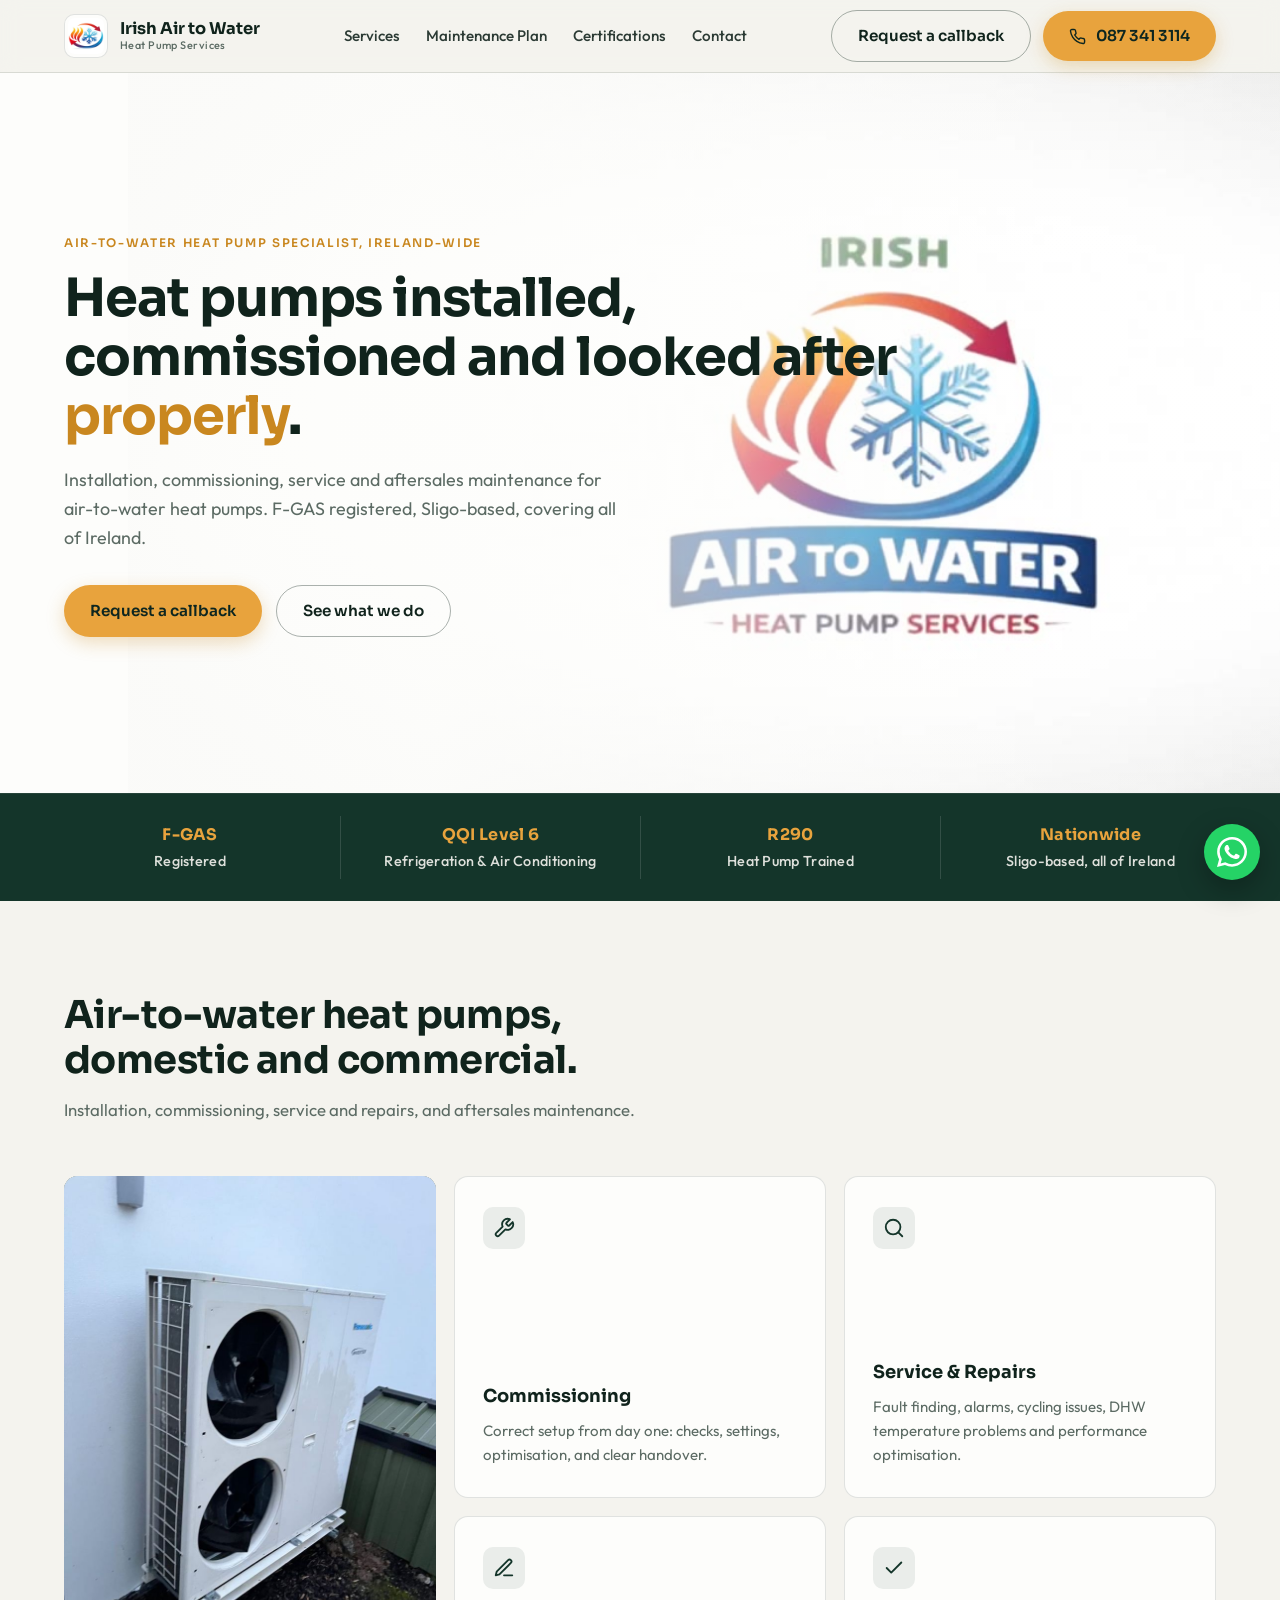
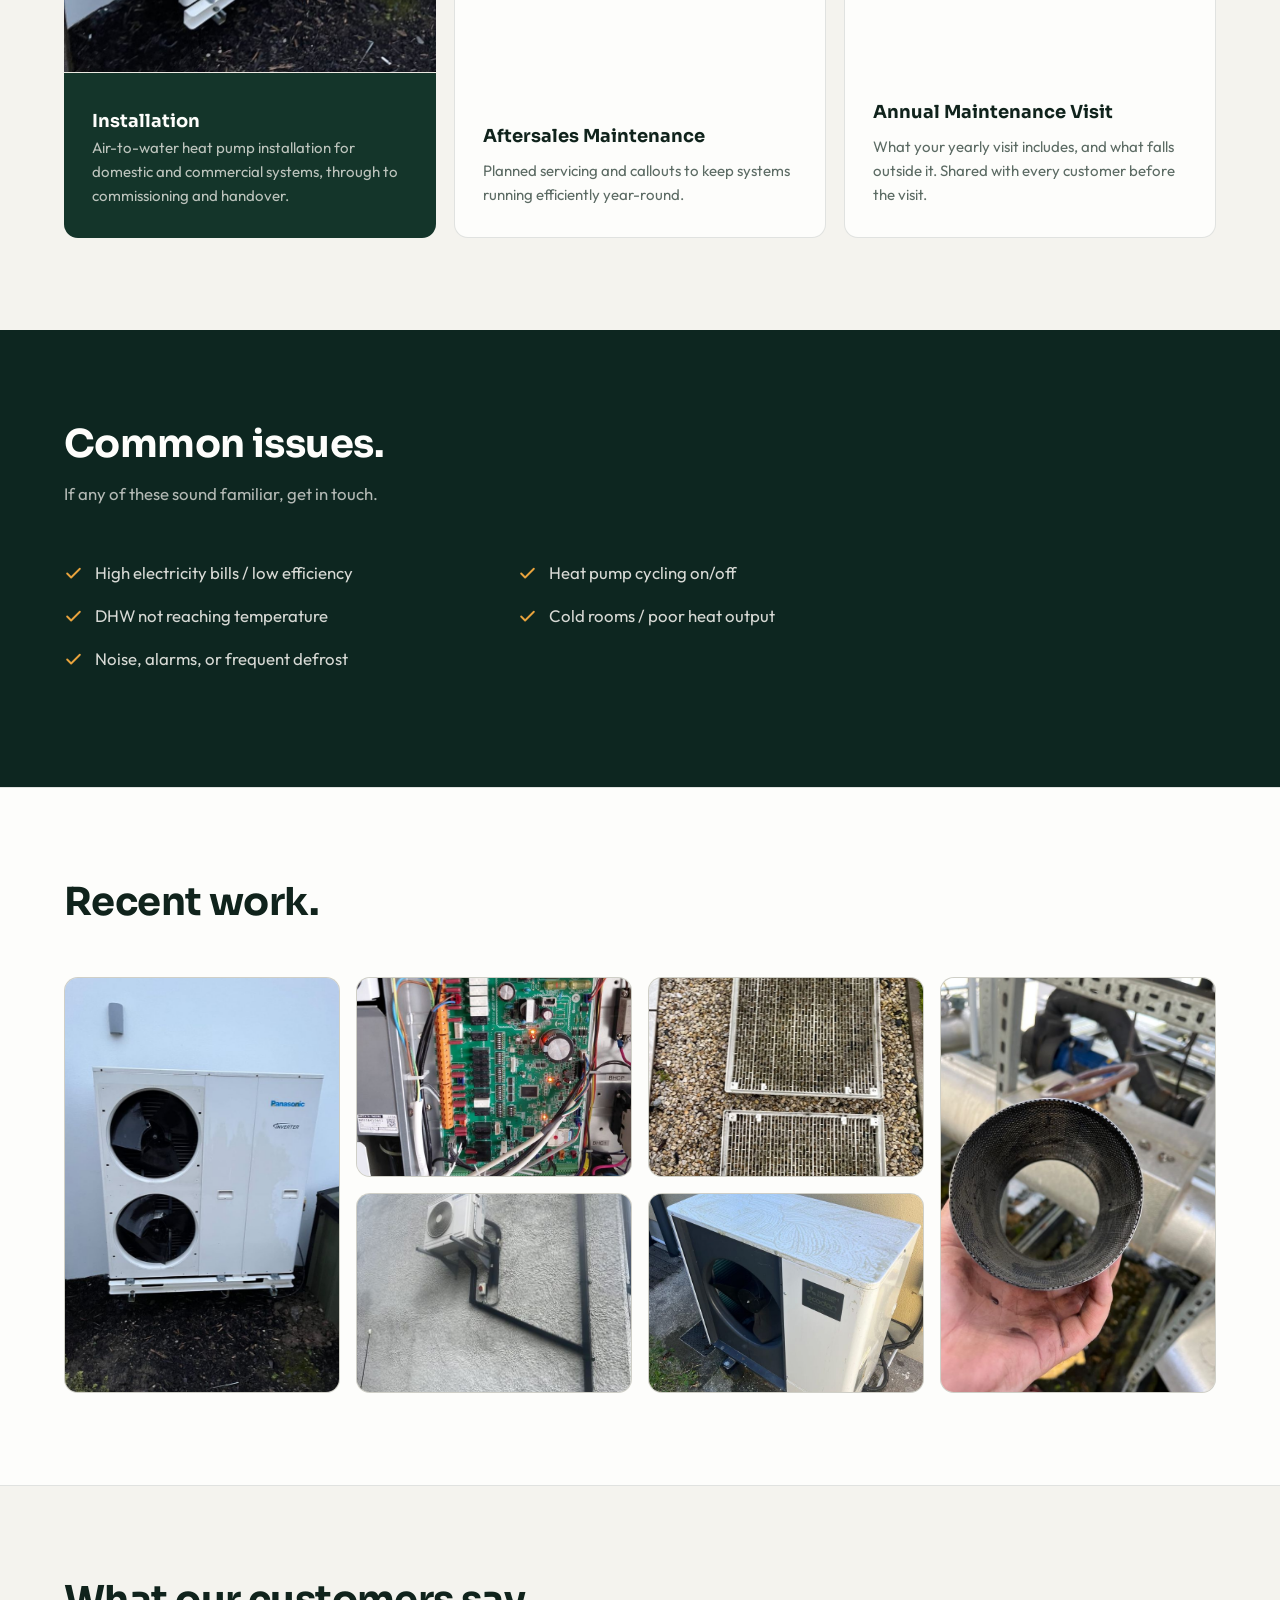
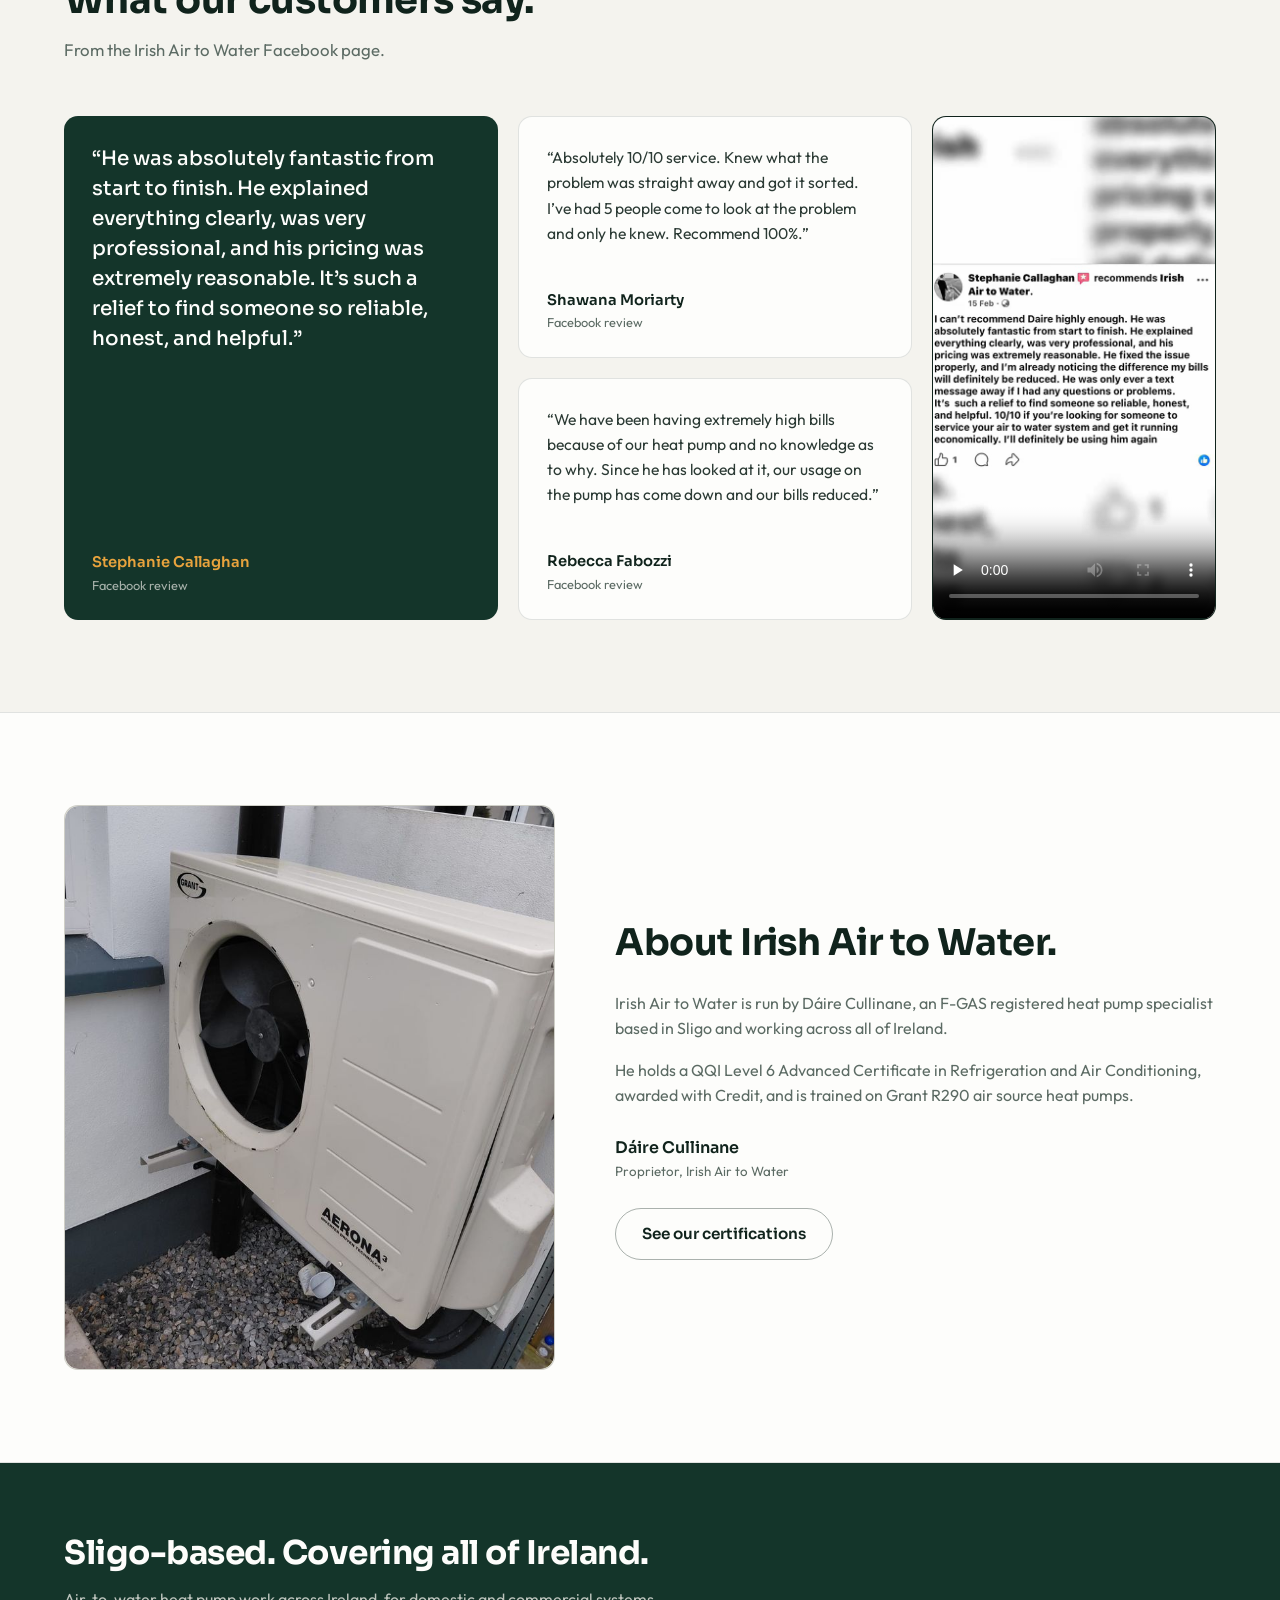
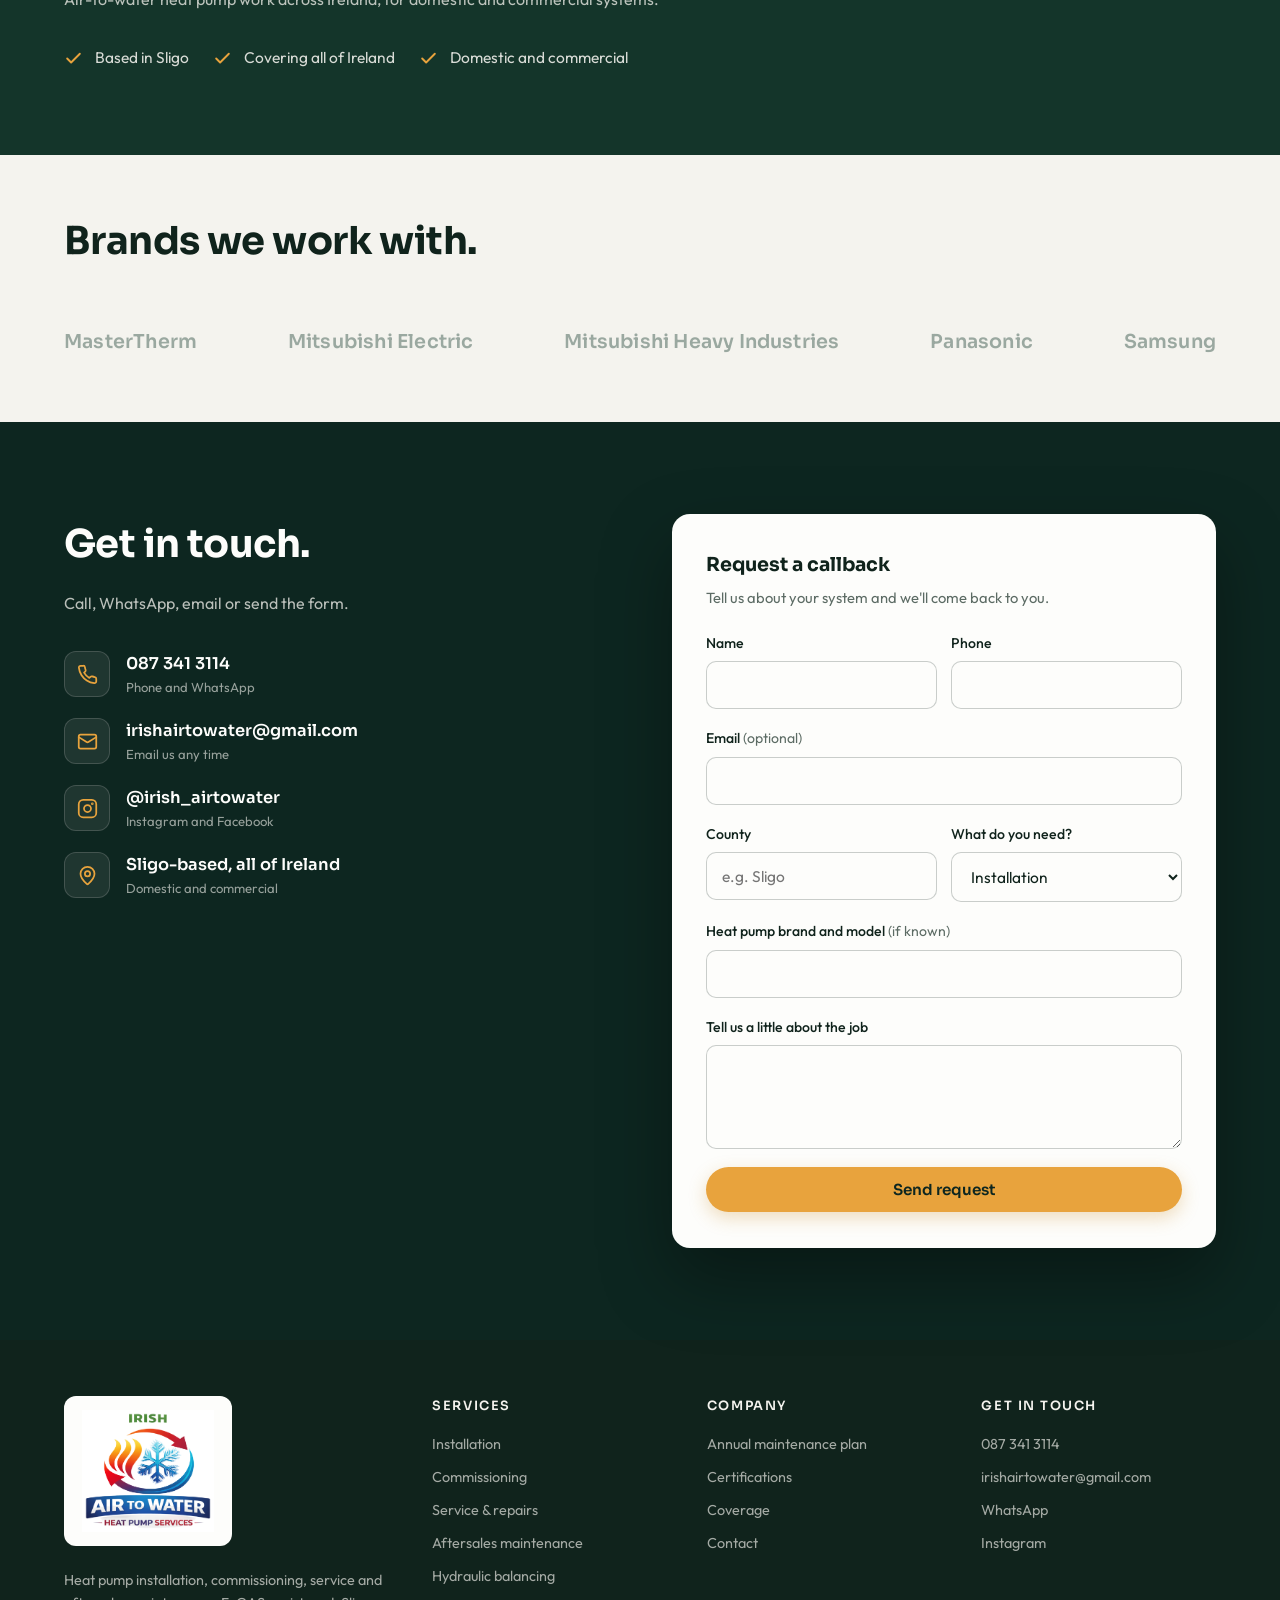
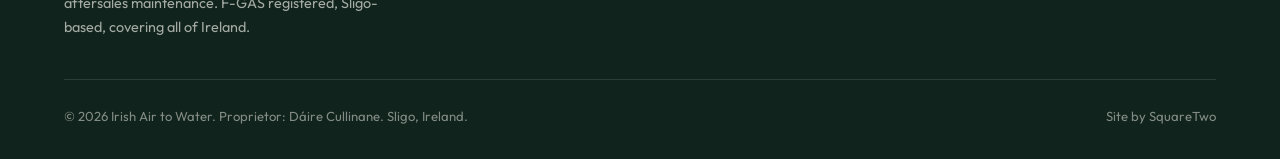
==== index.html @ cdd93d86 "Simplify: remove decorative elements, matter-of-fact copy" ====
<!DOCTYPE html>
<html lang="en-IE">
<head>
<script>document.documentElement.className+=' js';</script>
<meta charset="UTF-8">
<meta name="viewport" content="width=device-width, initial-scale=1.0">
<title>Heat Pump Installation & Service, Sligo | Irish Air to Water</title>
<meta name="description" content="Air-to-water heat pump specialist. Installation, commissioning, service and aftersales maintenance. F-GAS registered, Sligo-based, covering all of Ireland.">
<link rel="canonical" href="https://irishairtowater.com/">
<meta property="og:type" content="website">
<meta property="og:site_name" content="Irish Air to Water">
<meta property="og:title" content="Heat Pump Installation & Service, Sligo | Irish Air to Water">
<meta property="og:description" content="Air-to-water heat pump specialist. Installation, commissioning, service and aftersales maintenance. F-GAS registered, Sligo-based, covering all of Ireland.">
<meta property="og:url" content="https://irishairtowater.com/">
<meta property="og:locale" content="en_IE">
<meta property="og:image" content="https://irishairtowater.com/images/og-image.jpg">
<meta property="og:image:width" content="1200">
<meta property="og:image:height" content="630">
<meta property="og:image:alt" content="Air-to-water heat pump outdoor unit installed by Irish Air to Water">
<meta name="twitter:card" content="summary_large_image">
<meta name="theme-color" content="#0d2620">
<link rel="icon" href="images/logo-mark.png" type="image/png">
<link rel="apple-touch-icon" href="images/logo-mark.png">
<link rel="preconnect" href="https://fonts.googleapis.com">
<link rel="preconnect" href="https://fonts.gstatic.com" crossorigin>
<link href="https://fonts.googleapis.com/css2?family=Sora:wght@400;500;600;700&family=Outfit:wght@300;400;500;600&display=swap" rel="stylesheet">
<link rel="stylesheet" href="assets/styles.css?v=cfef5e4e">
<script type="application/ld+json">{"@context": "https://schema.org", "@type": "HVACBusiness", "@id": "https://irishairtowater.com/#business", "name": "Irish Air to Water", "description": "Air-to-water heat pump specialist. Installation, commissioning, service and repairs, and aftersales maintenance. F-GAS registered, Sligo-based, covering all of Ireland.", "url": "https://irishairtowater.com", "telephone": "+353 87 341 3114", "email": "irishairtowater@gmail.com", "founder": {"@type": "Person", "name": "Dáire Cullinane", "jobTitle": "Proprietor"}, "address": {"@type": "PostalAddress", "addressLocality": "Sligo", "addressRegion": "County Sligo", "addressCountry": "IE"}, "areaServed": {"@type": "Country", "name": "Ireland"}, "sameAs": ["https://www.instagram.com/irish_airtowater"], "knowsAbout": ["Air to water heat pumps", "F-Gas refrigerant handling", "Heat pump commissioning", "Hydraulic balancing", "R290 propane heat pumps"], "makesOffer": [{"@type": "Offer", "itemOffered": {"@type": "Service", "name": "Heat pump installation"}}, {"@type": "Offer", "itemOffered": {"@type": "Service", "name": "Heat pump commissioning"}}, {"@type": "Offer", "itemOffered": {"@type": "Service", "name": "Heat pump service and repairs"}}, {"@type": "Offer", "itemOffered": {"@type": "Service", "name": "Aftersales maintenance"}}, {"@type": "Offer", "itemOffered": {"@type": "Service", "name": "Annual maintenance visit"}}, {"@type": "Offer", "itemOffered": {"@type": "Service", "name": "Hydraulic balancing"}}], "hasCredential": [{"@type": "EducationalOccupationalCredential", "name": "F-Gas Registered"}, {"@type": "EducationalOccupationalCredential", "name": "QQI Level 6 Advanced Certificate, Craft - Refrigeration and Air Conditioning"}, {"@type": "EducationalOccupationalCredential", "name": "Grant Aerona R290 Air Source Heat Pump Course"}]}</script>
</head>
<body>
<a class="skip-link" href="#main">Skip to content</a>
<header>
  <div class="wrap nav">
    <a class="brand" href="index.html">
      <img class="brand-logo-img" src="images/logo-mark.png" alt="" width="44" height="44">
      <div class="brand-name">Irish Air to Water<small>Heat Pump Services</small></div>
    </a>
    <ul class="nav-links"><li><a href="services.html">Services</a></li><li><a href="maintenance.html">Maintenance Plan</a></li><li><a href="certifications.html">Certifications</a></li><li><a href="contact.html">Contact</a></li></ul>
    <div class="nav-cta">
      <a class="btn btn-ghost" href="contact.html">Request a callback</a>
      <a class="btn btn-amber nav-call" href="tel:+353873413114" aria-label="Call 087 341 3114"><svg viewBox="0 0 24 24" fill="none" stroke="currentColor" stroke-width="2" stroke-linecap="round" stroke-linejoin="round"><path d="M22 16.92v3a2 2 0 0 1-2.18 2 19.79 19.79 0 0 1-8.63-3.07 19.5 19.5 0 0 1-6-6 19.79 19.79 0 0 1-3.07-8.67A2 2 0 0 1 4.11 2h3a2 2 0 0 1 2 1.72 12.84 12.84 0 0 0 .7 2.81 2 2 0 0 1-.45 2.11L8.09 9.91a16 16 0 0 0 6 6l1.27-1.27a2 2 0 0 1 2.11-.45 12.84 12.84 0 0 0 2.81.7A2 2 0 0 1 22 16.92z"/></svg><span>087 341 3114</span></a>
      <button class="nav-toggle" type="button" aria-expanded="false" aria-controls="mobile-panel" aria-label="Menu">
        <span></span><span></span><span></span>
      </button>
    </div>
  </div>
  <div class="mobile-panel" id="mobile-panel">
    <ul><li><a href="index.html" aria-current="page">Home</a></li><li><a href="services.html">Services</a></li><li><a href="maintenance.html">Maintenance Plan</a></li><li><a href="certifications.html">Certifications</a></li><li><a href="contact.html">Contact</a></li></ul>
    <div class="mobile-actions">
      <a class="btn btn-amber" href="tel:+353873413114"><svg viewBox="0 0 24 24" fill="none" stroke="currentColor" stroke-width="2" stroke-linecap="round" stroke-linejoin="round"><path d="M22 16.92v3a2 2 0 0 1-2.18 2 19.79 19.79 0 0 1-8.63-3.07 19.5 19.5 0 0 1-6-6 19.79 19.79 0 0 1-3.07-8.67A2 2 0 0 1 4.11 2h3a2 2 0 0 1 2 1.72 12.84 12.84 0 0 0 .7 2.81 2 2 0 0 1-.45 2.11L8.09 9.91a16 16 0 0 0 6 6l1.27-1.27a2 2 0 0 1 2.11-.45 12.84 12.84 0 0 0 2.81.7A2 2 0 0 1 22 16.92z"/></svg>Call 087 341 3114</a>
      <a class="btn btn-ghost" href="contact.html">Request a callback</a>
    </div>
  </div>
</header>
<main id="main">

<section class="hero hero-bleed hero-light">
  <video class="bleed-video" autoplay muted loop playsinline preload="metadata" poster="media/brand-intro-poster.jpg" aria-hidden="true" tabindex="-1">
    <source src="media/brand-intro.mp4" type="video/mp4">
  </video>
  <div class="bleed-scrim" aria-hidden="true"></div>
  <div class="wrap bleed-content">
    <span class="eyebrow">Air-to-Water Heat Pump Specialist, Ireland-wide</span>
    <h1>Heat pumps installed, commissioned and looked after <em>properly</em>.</h1>
    <p class="lede">Installation, commissioning, service and aftersales maintenance for air-to-water heat pumps. F-GAS registered, Sligo-based, covering all of Ireland.</p>
    <div class="hero-ctas">
      <a class="btn btn-amber" href="contact.html">Request a callback</a>
      <a class="btn btn-ghost" href="services.html">See what we do</a>
    </div>
  </div>
</section>

<div class="trust">
  <div class="wrap trust-row">
    <div class="trust-item"><strong>F-GAS</strong>Registered</div>
    <div class="trust-item"><strong>QQI Level 6</strong>Refrigeration &amp; Air Conditioning</div>
    <div class="trust-item"><strong>R290</strong>Heat Pump Trained</div>
    <div class="trust-item"><strong>Nationwide</strong>Sligo-based, all of Ireland</div>
  </div>
</div>

<section id="services">
  <div class="wrap">
    <div class="sec-head reveal">
      <h2>Air-to-water heat pumps, domestic and commercial.</h2>
      <p>Installation, commissioning, service and repairs, and aftersales maintenance.</p>
    </div>
    <div class="svc-grid">
      <a class="svc svc-feature reveal" href="services.html#installation">
        <div class="media-frame"><img class="media-img" src="images/installation-outdoor-unit.jpg" alt="Twin-fan air-to-water heat pump outdoor unit mounted against a wall" width="750" height="1000" loading="lazy" decoding="async"></div>
        <div class="svc-feature-body">
          <h3>Installation</h3>
          <p>Air-to-water heat pump installation for domestic and commercial systems, through to commissioning and handover.</p>
        </div>
      </a>
      <a class="svc reveal" href="services.html#commissioning">
        <div class="svc-icon"><svg viewBox="0 0 24 24" fill="none" stroke="currentColor" stroke-width="2" stroke-linecap="round" stroke-linejoin="round"><path d="M14.7 6.3a1 1 0 0 0 0 1.4l1.6 1.6a1 1 0 0 0 1.4 0l3.77-3.77a6 6 0 0 1-7.94 7.94l-6.91 6.91a2.12 2.12 0 0 1-3-3l6.91-6.91a6 6 0 0 1 7.94-7.94l-3.76 3.76z"/></svg></div>
        <h3>Commissioning</h3>
        <p>Correct setup from day one: checks, settings, optimisation, and clear handover.</p>
      </a>
      <a class="svc reveal" href="services.html#repairs">
        <div class="svc-icon"><svg viewBox="0 0 24 24" fill="none" stroke="currentColor" stroke-width="2" stroke-linecap="round" stroke-linejoin="round"><circle cx="11" cy="11" r="8"/><path d="m21 21-4.3-4.3"/></svg></div>
        <h3>Service &amp; Repairs</h3>
        <p>Fault finding, alarms, cycling issues, DHW temperature problems and performance optimisation.</p>
      </a>
      <a class="svc reveal" href="services.html#aftersales">
        <div class="svc-icon"><svg viewBox="0 0 24 24" fill="none" stroke="currentColor" stroke-width="2" stroke-linecap="round" stroke-linejoin="round"><path d="M12 20h9"/><path d="M16.5 3.5a2.12 2.12 0 0 1 3 3L7 19l-4 1 1-4Z"/></svg></div>
        <h3>Aftersales Maintenance</h3>
        <p>Planned servicing and callouts to keep systems running efficiently year-round.</p>
      </a>
      <a class="svc reveal" href="maintenance.html">
        <div class="svc-icon"><svg viewBox="0 0 24 24" fill="none" stroke="currentColor" stroke-width="2" stroke-linecap="round" stroke-linejoin="round"><path d="M20 6 9 17l-5-5"/></svg></div>
        <h3>Annual Maintenance Visit</h3>
        <p>What your yearly visit includes, and what falls outside it. Shared with every customer before the visit.</p>
      </a>
    </div>
  </div>
</section>

<section class="bg-pine">
  <div class="wrap">
    <div class="sec-head reveal">
      <h2>Common issues.</h2>
      <p>If any of these sound familiar, get in touch.</p>
    </div>
    <ul class="tick-list issues-list reveal"><li><svg viewBox="0 0 24 24" fill="none" stroke="currentColor" stroke-width="2.4" stroke-linecap="round" stroke-linejoin="round"><path d="M20 6 9 17l-5-5"/></svg>High electricity bills / low efficiency</li><li><svg viewBox="0 0 24 24" fill="none" stroke="currentColor" stroke-width="2.4" stroke-linecap="round" stroke-linejoin="round"><path d="M20 6 9 17l-5-5"/></svg>Heat pump cycling on/off</li><li><svg viewBox="0 0 24 24" fill="none" stroke="currentColor" stroke-width="2.4" stroke-linecap="round" stroke-linejoin="round"><path d="M20 6 9 17l-5-5"/></svg>DHW not reaching temperature</li><li><svg viewBox="0 0 24 24" fill="none" stroke="currentColor" stroke-width="2.4" stroke-linecap="round" stroke-linejoin="round"><path d="M20 6 9 17l-5-5"/></svg>Cold rooms / poor heat output</li><li><svg viewBox="0 0 24 24" fill="none" stroke="currentColor" stroke-width="2.4" stroke-linecap="round" stroke-linejoin="round"><path d="M20 6 9 17l-5-5"/></svg>Noise, alarms, or frequent defrost</li></ul>
  </div>
</section>

<section class="bg-white">
  <div class="wrap">
    <div class="sec-head reveal">
      <h2>Recent work.</h2>
    </div>
    <div class="gallery-grid reveal">
      <div class="g-item g-tall"><img src="images/coverage-home-install.jpg" alt="Finished Panasonic air-to-water heat pump installation" width="750" height="1000" loading="lazy" decoding="async"></div>
      <div class="g-item"><img src="images/services-commissioning-controls.jpg" alt="Heat pump control board during commissioning" width="750" height="1000" loading="lazy" decoding="async"></div>
      <div class="g-item"><img src="images/services-aftersales-filters.jpg" alt="Air filters removed for cleaning on a service visit" width="750" height="1000" loading="lazy" decoding="async"></div>
      <div class="g-item g-tall"><img src="images/certifications-at-work.jpg" alt="Servicing pipework on a commercial heat pump installation" width="750" height="1000" loading="lazy" decoding="async"></div>
      <div class="g-item"><img src="images/services-installation.jpg" alt="Wall-mounted heat pump unit with pipework" width="562" height="1000" loading="lazy" decoding="async"></div>
      <div class="g-item"><img src="images/maintenance-clear-access.jpg" alt="Outdoor heat pump unit sited with clear space around it" width="750" height="1000" loading="lazy" decoding="async"></div>
    </div>
  </div>
</section>



<section>
  <div class="wrap">
    <div class="sec-head reveal">
      <h2>What our customers say.</h2>
      <p>From the Irish Air to Water Facebook page.</p>
    </div>
    <div class="reviews-grid">
      <div class="review review-lead reveal">
        <blockquote>&ldquo;He was absolutely fantastic from start to finish. He explained everything clearly, was very professional, and his pricing was extremely reasonable. It&rsquo;s such a relief to find someone so reliable, honest, and helpful.&rdquo;</blockquote>
        <div class="review-who">Stephanie Callaghan<small>Facebook review</small></div>
      </div>
      <div class="review reveal">
        <blockquote>&ldquo;Absolutely 10/10 service. Knew what the problem was straight away and got it sorted. I&rsquo;ve had 5 people come to look at the problem and only he knew. Recommend 100%.&rdquo;</blockquote>
        <div class="review-who">Shawana Moriarty<small>Facebook review</small></div>
      </div>
      <div class="review reveal">
        <blockquote>&ldquo;We have been having extremely high bills because of our heat pump and no knowledge as to why. Since he has looked at it, our usage on the pump has come down and our bills reduced.&rdquo;</blockquote>
        <div class="review-who">Rebecca Fabozzi<small>Facebook review</small></div>
      </div>
      <div class="review-video reveal">
        <video controls playsinline preload="none" poster="media/customer-reviews-poster.jpg" aria-label="More customer reviews from the Irish Air to Water Facebook page">
          <source src="media/customer-reviews.mp4" type="video/mp4">
        </video>
      </div>
    </div>
  </div>
</section>

<section id="about" class="about bg-white">
  <div class="wrap about-grid">
    <div class="about-media reveal">
      <div class="media-frame"><img class="media-img" src="images/about-installed-unit.jpg" alt="A Grant Aerona air-to-water heat pump installed at a home" width="750" height="1000" loading="lazy" decoding="async"></div>
    </div>
    <div class="reveal">
      <h2>About Irish Air to Water.</h2>
      <p>Irish Air to Water is run by D&aacute;ire Cullinane, an F-GAS registered heat pump specialist based in Sligo and working across all of Ireland.</p>
      <p>He holds a QQI Level 6 Advanced Certificate in Refrigeration and Air Conditioning, awarded with Credit, and is trained on Grant R290 air source heat pumps.</p>
      <div class="sig">D&aacute;ire Cullinane<small>Proprietor, Irish Air to Water</small></div>
      <div style="margin-top:26px"><a class="btn btn-ghost" href="certifications.html">See our certifications</a></div>
    </div>
  </div>
</section>

<section id="coverage" class="coverage-band" style="padding:64px 0">
  <div class="wrap coverage-band-inner">
    <div class="reveal">
      <h2>Sligo-based. Covering all of Ireland.</h2>
      <p>Air-to-water heat pump work across Ireland, for domestic and commercial systems.</p>
    </div>
    <ul class="tick-list reveal">
      <li><svg viewBox="0 0 24 24" fill="none" stroke="currentColor" stroke-width="2.4" stroke-linecap="round" stroke-linejoin="round"><path d="M20 6 9 17l-5-5"/></svg>Based in Sligo</li>
      <li><svg viewBox="0 0 24 24" fill="none" stroke="currentColor" stroke-width="2.4" stroke-linecap="round" stroke-linejoin="round"><path d="M20 6 9 17l-5-5"/></svg>Covering all of Ireland</li>
      <li><svg viewBox="0 0 24 24" fill="none" stroke="currentColor" stroke-width="2.4" stroke-linecap="round" stroke-linejoin="round"><path d="M20 6 9 17l-5-5"/></svg>Domestic and commercial</li>
    </ul>
  </div>
</section>

<section class="sec-tight" id="brands">
  <div class="wrap">
    <div class="sec-head reveal">
      <h2>Brands we work with.</h2>
    </div>
    <div class="brands-row reveal"><span class="brand-mark">MasterTherm</span><span class="brand-mark">Mitsubishi Electric</span><span class="brand-mark">Mitsubishi Heavy Industries</span><span class="brand-mark">Panasonic</span><span class="brand-mark">Samsung</span></div>
  </div>
</section>

<section id="contact" class="contact">
  <div class="wrap contact-grid">
    <div class="reveal">
      <h2>Get in touch.</h2>
      <p class="contact-lede">Call, WhatsApp, email or send the form.</p>
      <ul class="contact-list">
  <li>
    <div class="c-icon"><svg viewBox="0 0 24 24" fill="none" stroke="currentColor" stroke-width="2" stroke-linecap="round" stroke-linejoin="round"><path d="M22 16.92v3a2 2 0 0 1-2.18 2 19.79 19.79 0 0 1-8.63-3.07 19.5 19.5 0 0 1-6-6 19.79 19.79 0 0 1-3.07-8.67A2 2 0 0 1 4.11 2h3a2 2 0 0 1 2 1.72 12.84 12.84 0 0 0 .7 2.81 2 2 0 0 1-.45 2.11L8.09 9.91a16 16 0 0 0 6 6l1.27-1.27a2 2 0 0 1 2.11-.45 12.84 12.84 0 0 0 2.81.7A2 2 0 0 1 22 16.92z"/></svg></div>
    <div><a href="tel:+353873413114">087 341 3114</a><small>Phone and WhatsApp</small></div>
  </li>
  <li>
    <div class="c-icon"><svg viewBox="0 0 24 24" fill="none" stroke="currentColor" stroke-width="2" stroke-linecap="round" stroke-linejoin="round"><rect width="20" height="16" x="2" y="4" rx="2"/><path d="m22 7-8.97 5.7a1.94 1.94 0 0 1-2.06 0L2 7"/></svg></div>
    <div><a href="mailto:irishairtowater@gmail.com">irishairtowater@gmail.com</a><small>Email us any time</small></div>
  </li>
  <li>
    <div class="c-icon"><svg viewBox="0 0 24 24" fill="none" stroke="currentColor" stroke-width="2" stroke-linecap="round" stroke-linejoin="round"><rect width="20" height="20" x="2" y="2" rx="5"/><circle cx="12" cy="12" r="4"/><circle cx="17.5" cy="6.5" r="0.5" fill="currentColor"/></svg></div>
    <div><a href="https://www.instagram.com/irish_airtowater" target="_blank" rel="noopener">@irish_airtowater</a><small>Instagram and Facebook</small></div>
  </li>
  <li>
    <div class="c-icon"><svg viewBox="0 0 24 24" fill="none" stroke="currentColor" stroke-width="2" stroke-linecap="round" stroke-linejoin="round"><path d="M20 10c0 4.993-5.539 10.193-7.399 11.799a1 1 0 0 1-1.202 0C9.539 20.193 4 14.993 4 10a8 8 0 0 1 16 0"/><circle cx="12" cy="10" r="3"/></svg></div>
    <div><a href="index.html#coverage">Sligo-based, all of Ireland</a><small>Domestic and commercial</small></div>
  </li>
</ul>
    </div>
    <div class="form-card reveal">
  <h3>Request a callback</h3>
  <p class="form-sub">Tell us about your system and we'll come back to you.</p>
  <form data-iatw-form>
    <div class="field-row">
      <div class="field">
        <label for="f-name">Name</label>
        <input id="f-name" type="text" name="name" autocomplete="name" required>
      </div>
      <div class="field">
        <label for="f-phone">Phone</label>
        <input id="f-phone" type="tel" name="phone" autocomplete="tel" required>
      </div>
    </div>
    <div class="field">
      <label for="f-email">Email <span style="font-weight:400;color:#5c6b64">(optional)</span></label>
      <input id="f-email" type="email" name="email" autocomplete="email">
    </div>
    <div class="field-row">
      <div class="field">
        <label for="f-county">County</label>
        <input id="f-county" type="text" name="county" placeholder="e.g. Sligo">
      </div>
      <div class="field">
        <label for="f-type">What do you need?</label>
        <select id="f-type" name="type">
          <option>Installation</option>
          <option>Commissioning</option>
          <option>Service or repair</option>
          <option>Aftersales maintenance</option>
          <option>Something else</option>
        </select>
      </div>
    </div>
    <div class="field">
      <label for="f-brand">Heat pump brand and model <span style="font-weight:400;color:#5c6b64">(if known)</span></label>
      <input id="f-brand" type="text" name="brand">
    </div>
    <div class="field">
      <label for="f-msg">Tell us a little about the job</label>
      <textarea id="f-msg" name="message"></textarea>
    </div>
    <button class="btn btn-amber" type="submit" style="width:100%; justify-content:center;">Send request</button>
  </form>
</div>
  </div>
</section>

</main>
<footer>
  <div class="wrap">
    <div class="foot-grid">
      <div>
        <div class="foot-logo"><img src="images/logo.png" alt="Irish Air to Water, Heat Pump Services" width="729" height="674" loading="lazy" decoding="async"></div>
        <p>Heat pump installation, commissioning, service and aftersales maintenance. F-GAS registered, Sligo-based, covering all of Ireland.</p>
      </div>
      <div>
        <h4>Services</h4>
        <ul>
          <li><a href="services.html#installation">Installation</a></li>
          <li><a href="services.html#commissioning">Commissioning</a></li>
          <li><a href="services.html#repairs">Service &amp; repairs</a></li>
          <li><a href="services.html#aftersales">Aftersales maintenance</a></li>
          <li><a href="services.html#balancing">Hydraulic balancing</a></li>
        </ul>
      </div>
      <div>
        <h4>Company</h4>
        <ul>
          <li><a href="maintenance.html">Annual maintenance plan</a></li>
          <li><a href="certifications.html">Certifications</a></li>
          <li><a href="index.html#coverage">Coverage</a></li>
          <li><a href="contact.html">Contact</a></li>
        </ul>
      </div>
      <div>
        <h4>Get in touch</h4>
        <ul>
          <li><a href="tel:+353873413114">087 341 3114</a></li>
          <li><a href="mailto:irishairtowater@gmail.com">irishairtowater@gmail.com</a></li>
          <li><a href="https://wa.me/353873413114" target="_blank" rel="noopener">WhatsApp</a></li>
          <li><a href="https://www.instagram.com/irish_airtowater" target="_blank" rel="noopener">Instagram</a></li>
        </ul>
      </div>
    </div>
    <div class="foot-bottom">
      <div>&copy; 2026 Irish Air to Water. Proprietor: D&aacute;ire Cullinane. Sligo, Ireland.</div>
      <div>Site by <a href="https://squaretwo.ie" target="_blank" rel="noopener" style="text-decoration:none">SquareTwo</a></div>
    </div>
  </div>
</footer>
<a class="wa-float" href="https://wa.me/353873413114" target="_blank" rel="noopener" aria-label="Message us on WhatsApp"><svg viewBox="0 0 24 24" fill="currentColor"><path d="M17.472 14.382c-.297-.149-1.758-.867-2.03-.967-.273-.099-.471-.148-.67.15-.197.297-.767.966-.94 1.164-.173.199-.347.223-.644.075-.297-.15-1.255-.463-2.39-1.475-.883-.788-1.48-1.761-1.653-2.059-.173-.297-.018-.458.13-.606.134-.133.298-.347.446-.52.149-.174.198-.298.298-.497.099-.198.05-.371-.025-.52-.075-.149-.669-1.612-.916-2.207-.242-.579-.487-.5-.669-.51a12.8 12.8 0 0 0-.57-.01c-.198 0-.52.074-.792.372-.272.297-1.04 1.016-1.04 2.479 0 1.462 1.065 2.875 1.213 3.074.149.198 2.096 3.2 5.077 4.487.709.306 1.262.489 1.694.625.712.227 1.36.195 1.871.118.571-.085 1.758-.719 2.006-1.413.248-.694.248-1.289.173-1.413-.074-.124-.272-.198-.57-.347m-5.421 7.403h-.004a9.87 9.87 0 0 1-5.031-1.378l-.361-.214-3.741.982.998-3.648-.235-.374a9.86 9.86 0 0 1-1.51-5.26c.001-5.45 4.436-9.884 9.888-9.884a9.82 9.82 0 0 1 6.988 2.896 9.82 9.82 0 0 1 2.893 6.994c-.003 5.45-4.437 9.885-9.885 9.885M20.52 3.449C18.24 1.245 15.24 0 12.045 0 5.463 0 .104 5.334.101 11.893c0 2.096.549 4.142 1.595 5.945L0 24l6.335-1.652a12 12 0 0 0 5.71 1.447h.006c6.585 0 11.946-5.335 11.949-11.896 0-3.176-1.24-6.165-3.495-8.411"/></svg></a>
<script src="assets/main.js?v=c92e8bf0"></script>
</body>
</html>
---- assets/styles.css ----
/* ==========================================================================
   Irish Air to Water — shared stylesheet
   SquareTwo build
   ========================================================================== */

:root {
  --ink: #10231c;
  --pine: #14352a;
  --pine-deep: #0d2620;
  --bone: #f4f3ee;
  --bone-dim: #e9e7df;
  --white: #fdfdfb;
  --amber: #e8a33d;
  --amber-deep: #c9871f;
  --text: #2b3a34;
  --text-soft: #5c6b64;
  --line: rgba(16, 35, 28, 0.12);
  --line-light: rgba(244, 243, 238, 0.14);
  --radius: 14px;
  --maxw: 1200px;
}

* { margin: 0; padding: 0; box-sizing: border-box; }
html { scroll-behavior: smooth; }
body {
  font-family: 'Outfit', sans-serif;
  color: var(--text);
  background: var(--bone);
  line-height: 1.6;
  -webkit-font-smoothing: antialiased;
}
h1, h2, h3, h4 { font-family: 'Sora', sans-serif; color: var(--ink); }
img { max-width: 100%; display: block; }
a { color: inherit; }
.wrap { max-width: var(--maxw); margin: 0 auto; padding: 0 24px; }
.wrap-narrow { max-width: 860px; margin: 0 auto; padding: 0 24px; }

.skip-link {
  position: absolute;
  left: -9999px;
  top: 0;
  background: var(--amber);
  color: var(--pine-deep);
  padding: 12px 20px;
  z-index: 200;
  font-weight: 600;
  border-radius: 0 0 10px 0;
}
.skip-link:focus { left: 0; }

:focus-visible {
  outline: 3px solid var(--amber);
  outline-offset: 2px;
}

/* ---------- Image placeholders (swap src later) ---------- */
.ph {
  background:
    repeating-linear-gradient(45deg, rgba(20,53,42,0.06) 0 12px, transparent 12px 24px),
    linear-gradient(160deg, #dfe4dd, #cfd7cf);
  border: 1.5px dashed rgba(20, 53, 42, 0.35);
  border-radius: var(--radius);
  display: flex;
  align-items: center;
  justify-content: center;
  text-align: center;
  color: #4a5c53;
  font-size: 0.85rem;
  font-weight: 500;
  letter-spacing: 0.02em;
  padding: 16px;
}
.ph span { max-width: 26ch; }

/* ---------- Photos ----------
   Every supplied photo is 3:4 portrait, so slots are portrait-friendly and
   images cover rather than letterbox. */
.media-img {
  width: 100%;
  height: 100%;
  object-fit: cover;
  border-radius: var(--radius);
  display: block;
}
.media-frame {
  overflow: hidden;
  border-radius: var(--radius);
  background: var(--bone-dim);
  border: 1px solid var(--line);
}
.bg-pine .media-frame, .hero .media-frame { border-color: rgba(244, 243, 238, 0.14); }
.svc-feature .media-frame { border: none; border-bottom: 1px solid rgba(244, 243, 238, 0.14); }
.ph-dark {
  background:
    repeating-linear-gradient(45deg, rgba(244,243,238,0.06) 0 12px, transparent 12px 24px),
    linear-gradient(160deg, #1d4636, #14352a);
  border-color: rgba(244, 243, 238, 0.35);
  color: rgba(244, 243, 238, 0.75);
}

/* ---------- Buttons ---------- */
.btn {
  display: inline-flex;
  align-items: center;
  gap: 10px;
  font-family: 'Sora', sans-serif;
  font-weight: 600;
  font-size: 0.95rem;
  text-decoration: none;
  border-radius: 999px;
  padding: 13px 26px;
  transition: transform 0.15s, background 0.2s, box-shadow 0.2s, border-color 0.2s;
  white-space: nowrap;
  cursor: pointer;
  border: none;
}
.btn:active { transform: translateY(1px) scale(0.98); }
.btn svg { width: 17px; height: 17px; flex-shrink: 0; }
.btn-amber {
  background: var(--amber);
  color: var(--pine-deep);
  box-shadow: 0 6px 18px rgba(201, 135, 31, 0.28);
}
.btn-amber:hover { background: var(--amber-deep); color: var(--white); }
.btn-ghost {
  background: transparent;
  color: var(--ink);
  border: 1.5px solid rgba(16, 35, 28, 0.35);
}
.btn-ghost:hover { border-color: var(--pine); background: rgba(20, 53, 42, 0.05); }
.btn-ghost-light {
  background: transparent;
  color: var(--bone);
  border: 1.5px solid rgba(244, 243, 238, 0.45);
}
.btn-ghost-light:hover { background: rgba(244, 243, 238, 0.1); }
.btn-pine { background: var(--pine); color: var(--bone); }
.btn-pine:hover { background: var(--pine-deep); }
.btn-sm { padding: 10px 20px; font-size: 0.88rem; }

/* ---------- Nav ---------- */
header {
  position: sticky;
  top: 0;
  z-index: 50;
  background: rgba(244, 243, 238, 0.92);
  backdrop-filter: blur(10px);
  border-bottom: 1px solid var(--line);
}
.nav {
  height: 72px;
  display: flex;
  align-items: center;
  justify-content: space-between;
  gap: 24px;
}
.brand { display: flex; align-items: center; gap: 12px; text-decoration: none; }
.brand-logo-img {
  width: 44px;
  height: 44px;
  border-radius: 10px;
  background: var(--white);
  border: 1px solid var(--line);
  object-fit: contain;
  padding: 3px;
  flex-shrink: 0;
}
.brand-name {
  font-family: 'Sora', sans-serif;
  font-weight: 700;
  font-size: 1.02rem;
  color: var(--ink);
  line-height: 1.15;
}
.brand-name small {
  display: block;
  font-family: 'Outfit', sans-serif;
  font-weight: 500;
  font-size: 0.68rem;
  color: var(--text-soft);
  letter-spacing: 0.04em;
}
.nav-links { display: flex; gap: 26px; list-style: none; }
.nav-links a {
  text-decoration: none;
  font-weight: 500;
  font-size: 0.95rem;
  color: var(--text);
  transition: color 0.2s;
  position: relative;
  padding: 4px 0;
}
.nav-links a:hover { color: var(--pine); }
.nav-links a[aria-current="page"] { color: var(--pine); font-weight: 600; }
.nav-links a[aria-current="page"]::after {
  content: "";
  position: absolute;
  left: 0; right: 0; bottom: -2px;
  height: 2px;
  background: var(--amber);
  border-radius: 2px;
}
.nav-cta { display: flex; align-items: center; gap: 12px; }

/* Mobile nav */
.nav-toggle {
  display: none;
  width: 46px;
  height: 46px;
  border-radius: 12px;
  border: 1.5px solid rgba(16, 35, 28, 0.28);
  background: transparent;
  cursor: pointer;
  align-items: center;
  justify-content: center;
  flex-direction: column;
  gap: 5px;
  flex-shrink: 0;
}
.nav-toggle span {
  display: block;
  width: 20px;
  height: 2px;
  background: var(--ink);
  border-radius: 2px;
  transition: transform 0.25s, opacity 0.2s;
}
.nav-toggle[aria-expanded="true"] span:nth-child(1) { transform: translateY(7px) rotate(45deg); }
.nav-toggle[aria-expanded="true"] span:nth-child(2) { opacity: 0; }
.nav-toggle[aria-expanded="true"] span:nth-child(3) { transform: translateY(-7px) rotate(-45deg); }

.mobile-panel {
  display: none;
  border-top: 1px solid var(--line);
  background: var(--bone);
  padding: 18px 24px 26px;
}
.mobile-panel.open { display: block; }
.mobile-panel ul { list-style: none; display: grid; gap: 2px; margin-bottom: 18px; }
.mobile-panel a {
  display: block;
  text-decoration: none;
  font-family: 'Sora', sans-serif;
  font-weight: 600;
  font-size: 1.05rem;
  color: var(--ink);
  padding: 12px 0;
  border-bottom: 1px solid var(--line);
}
.mobile-panel a[aria-current="page"] { color: var(--amber-deep); }
.mobile-actions { display: grid; gap: 10px; }
.mobile-actions .btn { justify-content: center; }

/* ---------- Hero ---------- */
.hero { background: var(--pine-deep); color: var(--bone); overflow: hidden; }
.hero-grid {
  display: grid;
  grid-template-columns: 1.05fr 0.95fr;
  gap: 56px;
  align-items: center;
  padding: 72px 24px 88px;
}
.hero h1 {
  color: var(--white);
  font-size: clamp(2rem, 4.3vw, 3.3rem);
  line-height: 1.12;
  letter-spacing: -0.02em;
  font-weight: 700;
  margin-bottom: 20px;
}
.hero h1 em { font-style: normal; color: var(--amber); }
.hero p.lede {
  font-size: 1.12rem;
  color: rgba(244, 243, 238, 0.82);
  max-width: 46ch;
  margin-bottom: 32px;
  font-weight: 300;
}
.hero-ctas { display: flex; gap: 14px; flex-wrap: wrap; }
.hero-media { position: relative; }
.hero-media .ph { aspect-ratio: 4 / 4.2; }
.hero-stack { position: relative; }
.hero-stack .stack-main { aspect-ratio: 4 / 3.9; }
.hero-stack .stack-small {
  position: absolute;
  left: -36px;
  bottom: -44px;
  width: 45%;
  aspect-ratio: 1 / 1;
  border-radius: var(--radius);
  overflow: hidden;
  border: 5px solid var(--pine-deep);
  box-shadow: 0 26px 60px rgba(0, 0, 0, 0.4);
  background: var(--bone-dim);
}
.hero-stack .stack-small img { width: 100%; height: 100%; object-fit: cover; display: block; }
.hero-badge {
  position: absolute;
  left: -18px;
  bottom: 28px;
  background: var(--white);
  color: var(--ink);
  border-radius: 12px;
  padding: 14px 20px;
  box-shadow: 0 16px 40px rgba(0, 0, 0, 0.25);
  display: flex;
  align-items: center;
  gap: 12px;
}
.hero-badge .dot-cert {
  width: 40px;
  height: 40px;
  border-radius: 10px;
  background: var(--pine);
  color: var(--amber);
  display: flex;
  align-items: center;
  justify-content: center;
  font-family: 'Sora', sans-serif;
  font-weight: 700;
  font-size: 0.72rem;
  flex-shrink: 0;
}
.hero-badge strong { font-family: 'Sora', sans-serif; font-size: 0.9rem; display: block; }
.hero-badge small { color: var(--text-soft); font-size: 0.78rem; }

/* Inner page hero */
.page-hero {
  background: var(--pine-deep);
  color: var(--bone);
  padding: 64px 0 68px;
}
.page-hero h1 {
  color: var(--white);
  font-size: clamp(1.9rem, 3.8vw, 2.9rem);
  line-height: 1.14;
  letter-spacing: -0.02em;
  margin-bottom: 16px;
  max-width: 22ch;
}
.page-hero p {
  color: rgba(244, 243, 238, 0.78);
  font-size: 1.08rem;
  max-width: 54ch;
  font-weight: 300;
}
.eyebrow {
  display: inline-block;
  font-family: 'Sora', sans-serif;
  font-weight: 600;
  font-size: 0.74rem;
  letter-spacing: 0.14em;
  text-transform: uppercase;
  color: var(--amber);
  margin-bottom: 16px;
}
.eyebrow-dark { color: var(--amber-deep); }
.crumbs {
  list-style: none;
  display: flex;
  flex-wrap: wrap;
  gap: 8px;
  font-size: 0.82rem;
  color: rgba(244, 243, 238, 0.55);
  margin-top: 26px;
}
.crumbs a { text-decoration: none; }
.crumbs a:hover { color: var(--amber); }
.crumbs li + li::before { content: "/"; margin-right: 8px; opacity: 0.5; }

/* ---------- Trust strip ---------- */
.trust {
  background: var(--pine);
  color: rgba(244, 243, 238, 0.9);
  border-top: 1px solid rgba(244, 243, 238, 0.08);
}
.trust-row { display: grid; grid-template-columns: repeat(4, 1fr); padding: 22px 0; }
.trust-item {
  text-align: center;
  padding: 6px 16px;
  font-size: 0.9rem;
  font-weight: 500;
  letter-spacing: 0.02em;
}
.trust-item + .trust-item { border-left: 1px solid var(--line-light); }
.trust-item strong {
  display: block;
  font-family: 'Sora', sans-serif;
  color: var(--amber);
  font-size: 1rem;
  margin-bottom: 2px;
}

/* ---------- Sections ---------- */
section { padding: 92px 0; }
.sec-tight { padding: 64px 0; }
.sec-head { max-width: 640px; margin-bottom: 52px; }
.sec-head-center { max-width: 660px; margin-left: auto; margin-right: auto; text-align: center; }
.sec-head h2 {
  font-size: clamp(1.7rem, 3vw, 2.4rem);
  letter-spacing: -0.015em;
  line-height: 1.18;
  margin-bottom: 14px;
}
.sec-head p { color: var(--text-soft); font-size: 1.05rem; }
.bg-white { background: var(--white); border-top: 1px solid var(--line); border-bottom: 1px solid var(--line); }
.bg-pine { background: var(--pine-deep); color: var(--bone); }
.bg-pine h2, .bg-pine h3 { color: var(--white); }
.bg-pine .sec-head p { color: rgba(244, 243, 238, 0.72); }

/* Services bento */
.svc-grid {
  display: grid;
  grid-template-columns: repeat(3, 1fr);
  grid-auto-rows: minmax(190px, auto);
  gap: 18px;
}
.svc {
  border-radius: var(--radius);
  padding: 30px 28px;
  background: var(--white);
  border: 1px solid var(--line);
  display: flex;
  flex-direction: column;
  justify-content: flex-end;
  gap: 8px;
  transition: transform 0.25s, box-shadow 0.25s;
  text-decoration: none;
  color: inherit;
}
.svc:hover { transform: translateY(-4px); box-shadow: 0 18px 40px rgba(16, 35, 28, 0.1); }
.svc h3 { font-size: 1.12rem; }
.svc p { color: var(--text-soft); font-size: 0.94rem; }
.svc-more {
  font-family: 'Sora', sans-serif;
  font-weight: 600;
  font-size: 0.85rem;
  color: var(--amber-deep);
  margin-top: 6px;
}
.svc-feature {
  grid-row: span 2;
  background: var(--pine);
  border: none;
  justify-content: space-between;
  padding: 0;
  overflow: hidden;
}
.svc-feature .ph {
  border-radius: 0;
  border: none;
  border-bottom: 1.5px dashed rgba(244, 243, 238, 0.4);
  background:
    repeating-linear-gradient(45deg, rgba(244,243,238,0.06) 0 12px, transparent 12px 24px),
    linear-gradient(160deg, #1d4636, #14352a);
  color: rgba(244, 243, 238, 0.75);
  flex: 1;
  min-height: 180px;
}
.svc-feature .media-frame {
  border-radius: 0;
  flex: 1;
  min-height: 200px;
}
.svc-feature .media-frame .media-img { border-radius: 0; }
.svc-feature .svc-feature-body { padding: 26px 28px 30px; }
.svc-feature h3 { color: var(--white); }
.svc-feature p { color: rgba(244, 243, 238, 0.75); }
.svc-icon {
  width: 42px;
  height: 42px;
  border-radius: 10px;
  background: rgba(20, 53, 42, 0.08);
  color: var(--pine);
  display: flex;
  align-items: center;
  justify-content: center;
  margin-bottom: auto;
  flex-shrink: 0;
}
.svc-icon svg { width: 22px; height: 22px; }

/* ---------- Detailed service blocks ---------- */
.svc-detail {
  display: grid;
  grid-template-columns: 0.95fr 1.05fr;
  gap: 56px;
  align-items: center;
  padding: 56px 0;
  border-top: 1px solid var(--line);
}
.svc-detail:first-of-type { border-top: none; padding-top: 12px; }
.svc-detail.flip .svc-detail-media { order: 2; }
.svc-detail-media .ph, .svc-detail-media .media-frame { aspect-ratio: 4 / 4.1; }
.svc-detail-media .frame-landscape { aspect-ratio: 1.9 / 1; }
.svc-detail h2 { font-size: clamp(1.5rem, 2.5vw, 2rem); margin-bottom: 14px; letter-spacing: -0.015em; }
.svc-detail > div > p { color: var(--text-soft); margin-bottom: 18px; max-width: 56ch; }
.tick-list { list-style: none; display: grid; gap: 11px; margin-bottom: 22px; }
.tick-list li { display: flex; gap: 12px; align-items: flex-start; font-size: 0.97rem; }
.tick-list svg { width: 19px; height: 19px; color: var(--amber-deep); flex-shrink: 0; margin-top: 4px; }
.bg-pine .tick-list li { color: rgba(244, 243, 238, 0.85); }
.bg-pine .tick-list svg { color: var(--amber); }

/* ---------- Problems band ---------- */
.prob-cols { display: grid; grid-template-columns: repeat(2, 1fr); gap: 0 56px; }
.prob {
  padding: 26px 0;
  border-top: 1px solid var(--line-light);
  display: flex;
  gap: 18px;
  align-items: baseline;
}
.prob-num {
  font-family: 'Sora', sans-serif;
  font-weight: 700;
  color: var(--amber);
  font-size: 1.05rem;
  min-width: 34px;
}
.prob h3 { color: var(--white); font-size: 1.08rem; margin-bottom: 6px; }
.prob p { color: rgba(244, 243, 238, 0.72); font-size: 0.95rem; }

.issues-list {
  display: grid;
  grid-template-columns: 1fr 1fr;
  gap: 16px 48px;
  max-width: 860px;
}
.bg-pine .issues-list li { color: rgba(244, 243, 238, 0.88); font-size: 1.05rem; }
@media (max-width: 600px) { .issues-list { grid-template-columns: 1fr; } }

/* ---------- Brands ---------- */
.brands-row {
  display: flex;
  flex-wrap: wrap;
  justify-content: space-between;
  align-items: center;
  gap: 28px 44px;
  padding: 10px 0 0;
}
.brand-mark {
  font-family: 'Sora', sans-serif;
  font-weight: 600;
  font-size: 1.2rem;
  color: #9aa8a0;
  letter-spacing: 0.01em;
  transition: color 0.2s;
  white-space: nowrap;
}
.brand-mark:hover { color: var(--pine); }

/* ---------- About ---------- */
.about-grid { display: grid; grid-template-columns: 0.9fr 1.1fr; gap: 60px; align-items: center; }
.about-media { position: relative; }
.about-media .ph, .about-media .media-frame { aspect-ratio: 4 / 4.6; }
.about h2 { font-size: clamp(1.7rem, 3vw, 2.3rem); margin-bottom: 18px; letter-spacing: -0.015em; }
.about p { color: var(--text-soft); margin-bottom: 16px; max-width: 56ch; }
.about .sig { margin-top: 26px; font-family: 'Sora', sans-serif; font-weight: 600; color: var(--ink); }
.about .sig small { display: block; font-family: 'Outfit', sans-serif; font-weight: 400; color: var(--text-soft); }

/* ---------- Process / steps ---------- */
.steps { display: grid; grid-template-columns: repeat(4, 1fr); gap: 20px; counter-reset: step; }
.step {
  border-top: 2px solid var(--amber);
  padding-top: 20px;
}
.step-num {
  font-family: 'Sora', sans-serif;
  font-weight: 700;
  font-size: 0.78rem;
  letter-spacing: 0.1em;
  color: var(--amber-deep);
  margin-bottom: 8px;
}
.bg-pine .step-num { color: var(--amber); }
.step h3 { font-size: 1.05rem; margin-bottom: 8px; }
.step p { font-size: 0.93rem; color: var(--text-soft); }
.bg-pine .step p { color: rgba(244, 243, 238, 0.72); }

/* ---------- Certifications ---------- */
.cert-grid { display: grid; grid-template-columns: repeat(3, 1fr); gap: 20px; }
.cert {
  border: 1px solid var(--line);
  border-radius: var(--radius);
  padding: 24px 22px 26px;
  background: var(--white);
  display: flex;
  flex-direction: column;
  gap: 14px;
}
.cert .ph { width: 100%; aspect-ratio: 1 / 1.3; font-size: 0.74rem; }
.cert h3 { font-size: 1.02rem; line-height: 1.35; }
.cert p { color: var(--text-soft); font-size: 0.9rem; }
.cert-meta {
  list-style: none;
  margin-top: auto;
  padding-top: 14px;
  border-top: 1px solid var(--line);
  display: grid;
  gap: 6px;
  font-size: 0.82rem;
  color: var(--text-soft);
}
.cert-meta strong { color: var(--ink); font-family: 'Sora', sans-serif; font-weight: 600; }

/* ---------- Coverage ---------- */
.coverage-grid { display: grid; grid-template-columns: 1.1fr 0.9fr; gap: 60px; align-items: center; }
.coverage-media .ph, .coverage-media .media-frame { aspect-ratio: 4 / 3.6; }
.coverage h2 { font-size: clamp(1.7rem, 3vw, 2.3rem); margin-bottom: 16px; letter-spacing: -0.015em; }
.coverage p { color: var(--text-soft); max-width: 52ch; margin-bottom: 22px; }
.county-list {
  list-style: none;
  display: flex;
  flex-wrap: wrap;
  gap: 8px;
  margin-top: 22px;
}
.county-list li {
  font-size: 0.84rem;
  padding: 6px 14px;
  border-radius: 999px;
  background: var(--white);
  border: 1px solid var(--line);
  color: var(--text-soft);
}

/* ---------- Info tables (maintenance page) ---------- */
.split-cols { display: grid; grid-template-columns: 1fr 1fr; gap: 32px; }
.panel {
  border-radius: var(--radius);
  border: 1px solid var(--line);
  background: var(--white);
  padding: 32px 30px 34px;
}
.panel-included { border-top: 4px solid #3f8f6b; }
.panel-chargeable { border-top: 4px solid var(--amber); }
.panel h3 { font-size: 1.2rem; margin-bottom: 6px; }
.panel > p.panel-sub { color: var(--text-soft); font-size: 0.92rem; margin-bottom: 20px; }
.panel ul { list-style: none; display: grid; gap: 12px; }
.panel ul li { display: flex; gap: 12px; align-items: flex-start; font-size: 0.95rem; }
.panel ul li svg { width: 18px; height: 18px; flex-shrink: 0; margin-top: 4px; }
.panel-included li svg { color: #3f8f6b; }
.panel-chargeable li svg { color: var(--amber-deep); }

.callout {
  border-radius: var(--radius);
  background: var(--white);
  border: 1px solid var(--line);
  border-left: 4px solid var(--amber);
  padding: 26px 28px;
  margin: 32px 0;
}
.callout h3 { font-size: 1.05rem; margin-bottom: 8px; }
.callout p { color: var(--text-soft); font-size: 0.97rem; }
.bg-pine .callout {
  background: rgba(244, 243, 238, 0.06);
  border-color: var(--line-light);
  border-left-color: var(--amber);
}
.bg-pine .callout p { color: rgba(244, 243, 238, 0.78); }

.stat-row { display: grid; grid-template-columns: repeat(3, 1fr); gap: 20px; margin-top: 8px; }
.stat {
  background: var(--white);
  border: 1px solid var(--line);
  border-radius: var(--radius);
  padding: 26px 24px;
}
.stat strong {
  display: block;
  font-family: 'Sora', sans-serif;
  font-size: 1.7rem;
  color: var(--ink);
  line-height: 1.1;
  margin-bottom: 6px;
}
.stat span { font-size: 0.92rem; color: var(--text-soft); }

/* ---------- Bleed hero ---------- */
.hero-bleed {
  position: relative;
  overflow: hidden;
  display: flex;
  align-items: center;
  min-height: min(86dvh, 720px);
  padding: 88px 0;
}
.bleed-video {
  position: absolute;
  inset: 0;
  width: 100%;
  height: 100%;
  object-fit: cover;
}
.bleed-scrim {
  position: absolute;
  inset: 0;
  background:
    linear-gradient(100deg, rgba(13, 38, 32, 0.93) 0%, rgba(13, 38, 32, 0.78) 42%, rgba(13, 38, 32, 0.42) 75%, rgba(13, 38, 32, 0.30) 100%),
    linear-gradient(to bottom, rgba(13, 38, 32, 0.25), rgba(13, 38, 32, 0) 30%, rgba(13, 38, 32, 0) 70%, rgba(13, 38, 32, 0.55));
}
.bleed-content { position: relative; z-index: 1; width: 100%; }
.hero-bleed h1 { max-width: 23ch; }

/* Light variant: his brand animation plays behind ink text */
.hero-light { background: var(--white); color: var(--text); }
.hero-light .bleed-video {
  left: 10%;
  right: auto;
  width: 118%;
}
.hero-light .bleed-scrim {
  background:
    linear-gradient(90deg, rgba(253, 253, 251, 0.97) 0%, rgba(253, 253, 251, 0.92) 34%, rgba(253, 253, 251, 0.55) 58%, rgba(253, 253, 251, 0.05) 82%),
    linear-gradient(to bottom, rgba(253, 253, 251, 0.35), rgba(253, 253, 251, 0) 26%, rgba(253, 253, 251, 0) 78%, rgba(253, 253, 251, 0.30));
}
.hero-light .eyebrow { color: var(--amber-deep); }
.hero-light h1 { color: var(--ink); }
.hero-light h1 em { color: var(--amber-deep); }
.hero-light p.lede { color: var(--text-soft); font-weight: 400; }

/* ---------- Video ---------- */
.hero-video {
  aspect-ratio: 4 / 3.3;
  border-radius: var(--radius);
  overflow: hidden;
  border: 1px solid rgba(244, 243, 238, 0.16);
  background: var(--white);
}
.hero-video video { width: 100%; height: 100%; object-fit: cover; display: block; }
.review-video {
  grid-column: 3;
  grid-row: 1 / span 2;
  border-radius: var(--radius);
  overflow: hidden;
  border: 1px solid var(--line);
  background: var(--ink);
}
.review-video video { width: 100%; height: 100%; object-fit: cover; display: block; }

/* ---------- Document thumbnails ---------- */
.doc-frame {
  width: 100%;
  aspect-ratio: 1 / 1.08;
  background: var(--white);
  border: 1px solid var(--line);
  border-radius: 10px;
  display: flex;
  align-items: center;
  justify-content: center;
  padding: 12px;
  overflow: hidden;
}
.doc-frame img { max-width: 100%; max-height: 100%; object-fit: contain; display: block; }
.doc-tile {
  width: 100%;
  aspect-ratio: 1 / 1.08;
  background: var(--pine);
  border-radius: 10px;
  display: flex;
  align-items: center;
  justify-content: center;
}
.doc-tile svg { width: 54px; height: 54px; color: var(--amber); }

/* ---------- Work gallery ---------- */
.gallery-grid {
  display: grid;
  grid-template-columns: repeat(4, 1fr);
  grid-auto-rows: 200px;
  gap: 16px;
}
.g-item {
  border-radius: var(--radius);
  overflow: hidden;
  border: 1px solid var(--line);
  background: var(--bone-dim);
}
.g-item img { width: 100%; height: 100%; object-fit: cover; display: block; }
.g-tall { grid-row: span 2; }

/* ---------- Coverage band ---------- */
.coverage-band { background: var(--pine); color: var(--bone); padding: 64px 0; }
.coverage-band-inner {
  display: flex;
  align-items: center;
  justify-content: space-between;
  gap: 32px;
  flex-wrap: wrap;
}
.coverage-band h2 { color: var(--white); font-size: clamp(1.5rem, 2.6vw, 2.05rem); margin-bottom: 8px; letter-spacing: -0.015em; }
.coverage-band p { color: rgba(244, 243, 238, 0.75); }
.coverage-band .tick-list { display: flex; gap: 24px; flex-wrap: wrap; }
.coverage-band .tick-list li { color: rgba(244, 243, 238, 0.88); white-space: nowrap; }
.coverage-band .tick-list svg { color: var(--amber); }

/* ---------- Reviews ---------- */
.reviews-grid {
  display: grid;
  grid-template-columns: 1.1fr 1fr 0.72fr;
  gap: 20px;
}
.review {
  background: var(--white);
  border: 1px solid var(--line);
  border-radius: var(--radius);
  padding: 28px 28px 24px;
  display: flex;
  flex-direction: column;
}
.review blockquote {
  font-size: 0.98rem;
  color: var(--text);
  border: none;
  margin: 0 0 18px;
}
.review-lead { grid-column: 1; grid-row: 1 / span 2; justify-content: center; background: var(--pine); border: none; }
.review-lead blockquote {
  font-family: 'Sora', sans-serif;
  font-size: 1.25rem;
  line-height: 1.5;
  color: var(--white);
  font-weight: 500;
}
.review-who {
  margin-top: auto;
  font-family: 'Sora', sans-serif;
  font-weight: 600;
  font-size: 0.92rem;
  color: var(--ink);
}
.review-lead .review-who { color: var(--amber); }
.review-who small {
  display: block;
  font-family: 'Outfit', sans-serif;
  font-weight: 400;
  color: var(--text-soft);
  font-size: 0.8rem;
}
.review-lead .review-who small { color: rgba(244, 243, 238, 0.65); }
@media (max-width: 900px) {
  .reviews-grid { grid-template-columns: 1fr; }
  .review-lead, .review-video { grid-column: auto; grid-row: auto; }
  .review-video { aspect-ratio: 9 / 16; max-width: 420px; margin: 0 auto; }
}

/* ---------- FAQ accordion ---------- */
.faq { display: grid; gap: 0; border-top: 1px solid var(--line); }
.faq-item { border-bottom: 1px solid var(--line); }
.faq-q {
  width: 100%;
  background: none;
  border: none;
  text-align: left;
  font-family: 'Sora', sans-serif;
  font-weight: 600;
  font-size: 1.02rem;
  color: var(--ink);
  padding: 22px 44px 22px 0;
  cursor: pointer;
  position: relative;
  line-height: 1.4;
}
.faq-q::after {
  content: "";
  position: absolute;
  right: 8px;
  top: 50%;
  width: 12px;
  height: 12px;
  border-right: 2px solid var(--amber-deep);
  border-bottom: 2px solid var(--amber-deep);
  transform: translateY(-70%) rotate(45deg);
  transition: transform 0.25s;
}
.faq-q[aria-expanded="true"]::after { transform: translateY(-20%) rotate(-135deg); }
.faq-a { display: none; padding: 0 44px 24px 0; color: var(--text-soft); font-size: 0.97rem; }
.faq-a.open { display: block; }
.faq-a p + p { margin-top: 12px; }

/* ---------- Contact ---------- */
.contact { background: var(--pine-deep); color: var(--bone); }
.contact-grid { display: grid; grid-template-columns: 1fr 1fr; gap: 64px; align-items: start; }
.contact h2 { color: var(--white); font-size: clamp(1.7rem, 3vw, 2.4rem); margin-bottom: 16px; letter-spacing: -0.015em; }
.contact .contact-lede { color: rgba(244, 243, 238, 0.75); margin-bottom: 34px; max-width: 44ch; }
.contact-list { list-style: none; display: grid; gap: 20px; }
.contact-list li { display: flex; gap: 16px; align-items: center; }
.contact-list .c-icon {
  width: 46px;
  height: 46px;
  border-radius: 12px;
  background: rgba(244, 243, 238, 0.08);
  border: 1px solid rgba(244, 243, 238, 0.16);
  display: flex;
  align-items: center;
  justify-content: center;
  color: var(--amber);
  flex-shrink: 0;
}
.contact-list .c-icon svg { width: 21px; height: 21px; }
.contact-list a { color: var(--white); text-decoration: none; font-family: 'Sora', sans-serif; font-weight: 600; font-size: 1.02rem; }
.contact-list a:hover { color: var(--amber); }
.contact-list small { display: block; color: rgba(244, 243, 238, 0.6); font-size: 0.82rem; }
.form-card {
  background: var(--white);
  border-radius: 18px;
  padding: 36px 34px;
  color: var(--text);
  box-shadow: 0 30px 70px rgba(0, 0, 0, 0.35);
}
.form-card h3 { font-size: 1.2rem; margin-bottom: 6px; }
.form-card .form-sub { color: var(--text-soft); font-size: 0.92rem; margin-bottom: 22px; }
.field { display: flex; flex-direction: column; gap: 7px; margin-bottom: 18px; }
.field label { font-weight: 500; font-size: 0.88rem; color: var(--ink); }
.field input, .field select, .field textarea {
  font-family: 'Outfit', sans-serif;
  font-size: 0.97rem;
  color: var(--ink);
  padding: 13px 15px;
  border: 1.5px solid rgba(16, 35, 28, 0.22);
  border-radius: 10px;
  background: var(--white);
  outline: none;
  transition: border-color 0.2s, box-shadow 0.2s;
  width: 100%;
}
.field input:focus, .field select:focus, .field textarea:focus {
  border-color: var(--pine);
  box-shadow: 0 0 0 3px rgba(20, 53, 42, 0.14);
}
.field textarea { resize: vertical; min-height: 104px; }
.field-row { display: grid; grid-template-columns: 1fr 1fr; gap: 14px; }
.form-note { font-size: 0.8rem; color: var(--text-soft); margin-top: 14px; }

/* ---------- CTA band ---------- */
.cta-band { background: var(--pine); color: var(--bone); padding: 68px 0; }
.cta-inner {
  display: flex;
  align-items: center;
  justify-content: space-between;
  gap: 32px;
  flex-wrap: wrap;
}
.cta-inner h2 { color: var(--white); font-size: clamp(1.5rem, 2.6vw, 2.05rem); margin-bottom: 8px; letter-spacing: -0.015em; }
.cta-inner p { color: rgba(244, 243, 238, 0.75); max-width: 46ch; }
.cta-actions { display: flex; gap: 14px; flex-wrap: wrap; }

/* ---------- Footer ---------- */
footer { background: var(--ink); color: rgba(244, 243, 238, 0.65); padding: 56px 0 32px; font-size: 0.9rem; }
.foot-grid {
  display: grid;
  grid-template-columns: 1.4fr 1fr 1fr 1fr;
  gap: 40px;
  padding-bottom: 40px;
  border-bottom: 1px solid rgba(244, 243, 238, 0.12);
}
.foot-brand { font-family: 'Sora', sans-serif; font-weight: 700; color: var(--bone); font-size: 1.05rem; margin-bottom: 12px; }
.foot-logo {
  display: inline-block;
  background: var(--white);
  border-radius: 12px;
  padding: 14px 18px;
  margin-bottom: 16px;
}
.foot-logo img { width: 132px; height: auto; display: block; }
.foot-grid h4 {
  color: var(--bone);
  font-size: 0.8rem;
  letter-spacing: 0.12em;
  text-transform: uppercase;
  margin-bottom: 16px;
  font-weight: 600;
}
.foot-grid ul { list-style: none; display: grid; gap: 10px; }
.foot-grid a { text-decoration: none; transition: color 0.2s; }
.foot-grid a:hover { color: var(--amber); }
.foot-bottom {
  padding-top: 26px;
  display: flex;
  justify-content: space-between;
  gap: 16px;
  flex-wrap: wrap;
  font-size: 0.82rem;
  color: rgba(244, 243, 238, 0.5);
}

/* ---------- WhatsApp float ---------- */
.wa-float {
  position: fixed;
  right: 20px;
  bottom: 20px;
  width: 56px;
  height: 56px;
  border-radius: 50%;
  background: #25d366;
  color: #fff;
  display: flex;
  align-items: center;
  justify-content: center;
  box-shadow: 0 10px 28px rgba(0, 0, 0, 0.28);
  z-index: 60;
  transition: transform 0.2s;
}
.wa-float:hover { transform: scale(1.06); }
.wa-float svg { width: 30px; height: 30px; }

/* ---------- Reveal animation ----------
   Progressive enhancement: content is only hidden when JS is running,
   so a JS failure or a blocked script never hides the page content. */
.js .reveal { opacity: 0; transform: translateY(22px); transition: opacity 0.6s cubic-bezier(0.16, 1, 0.3, 1), transform 0.6s cubic-bezier(0.16, 1, 0.3, 1); }
.js .reveal.in { opacity: 1; transform: none; }
@media (prefers-reduced-motion: reduce) {
  html { scroll-behavior: auto; }
  .reveal { opacity: 1; transform: none; transition: none; }
  .svc, .btn, .wa-float { transition: none; }
}

/* ---------- Responsive ---------- */
@media (max-width: 1024px) {
  .svc-grid { grid-template-columns: repeat(2, 1fr); }
  .cert-grid { grid-template-columns: repeat(2, 1fr); }
  .trust-row { grid-template-columns: repeat(2, 1fr); gap: 8px 0; }
  .trust-item:nth-child(3) { border-left: none; }
  .steps { grid-template-columns: repeat(2, 1fr); }
  .foot-grid { grid-template-columns: 1fr 1fr; gap: 32px; }
}
@media (max-width: 900px) {
  .nav-links { display: none; }
  .nav-cta .btn-ghost { display: none; }
  .nav-toggle { display: flex; }
  .hero-grid, .about-grid, .coverage-grid, .contact-grid, .split-cols { grid-template-columns: 1fr; gap: 40px; }
  .svc-detail { grid-template-columns: 1fr; gap: 32px; padding: 44px 0; }
  .svc-detail.flip .svc-detail-media { order: 0; }
  .hero-grid { padding: 48px 24px 64px; }
  .hero-badge { left: 12px; bottom: 16px; }
  .hero-stack .stack-small { display: none; }
  .hero-stack .stack-main { aspect-ratio: 4 / 3.2; }
  .hero-bleed { min-height: min(78dvh, 640px); padding: 72px 0; }
  .bleed-scrim::after {
    content: "";
    position: absolute;
    inset: 0;
    background: rgba(13, 38, 32, 0.30);
  }
  .hero-light .bleed-video { left: 0; right: auto; width: 100%; }
  .hero-light .bleed-scrim::after { background: rgba(253, 253, 251, 0.62); }
  .gallery-grid { grid-template-columns: repeat(2, 1fr); grid-auto-rows: 160px; }
  .coverage-band .tick-list { gap: 10px 24px; }
  .prob-cols { grid-template-columns: 1fr; }
  .about-grid .about-media { order: -1; }
  section { padding: 64px 0; }
  .stat-row { grid-template-columns: 1fr; }
}
@media (max-width: 600px) {
  .svc-grid { grid-template-columns: 1fr; }
  .svc-feature { grid-row: auto; }
  .cert-grid { grid-template-columns: 1fr; }
  .trust-row { grid-template-columns: 1fr 1fr; }
  .brands-row { justify-content: flex-start; gap: 20px 28px; }
  .brand-mark { font-size: 1.02rem; }
  .steps { grid-template-columns: 1fr; }
  .foot-grid { grid-template-columns: 1fr; }
  .field-row { grid-template-columns: 1fr; }
  .form-card { padding: 28px 22px; }
  .panel { padding: 26px 22px 28px; }
  .brand-name small { display: none; }
  .brand-name { font-size: 0.95rem; }
  /* Icon-only call button so the brand name is not squeezed */
  .nav-call span { display: none; }
  .nav-call { padding: 13px 16px; }
  .nav-call svg { width: 19px; height: 19px; }
}
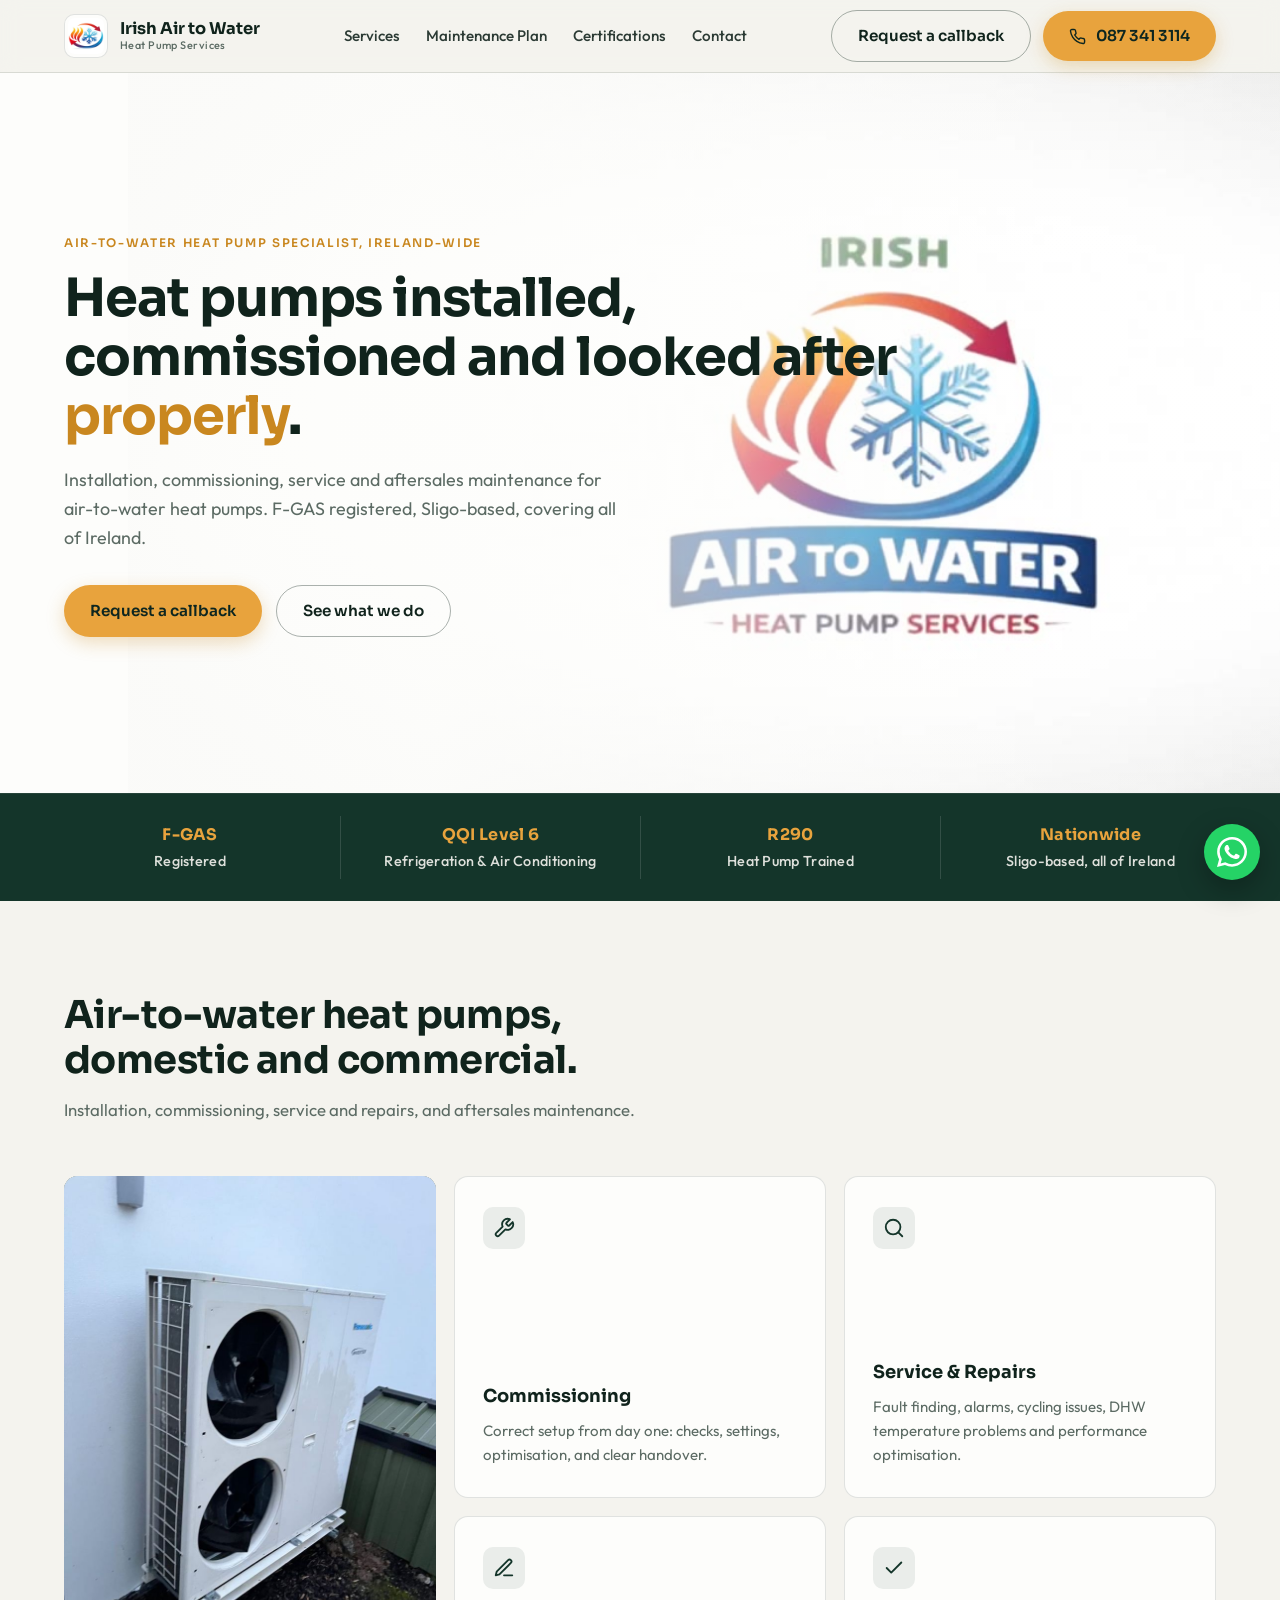
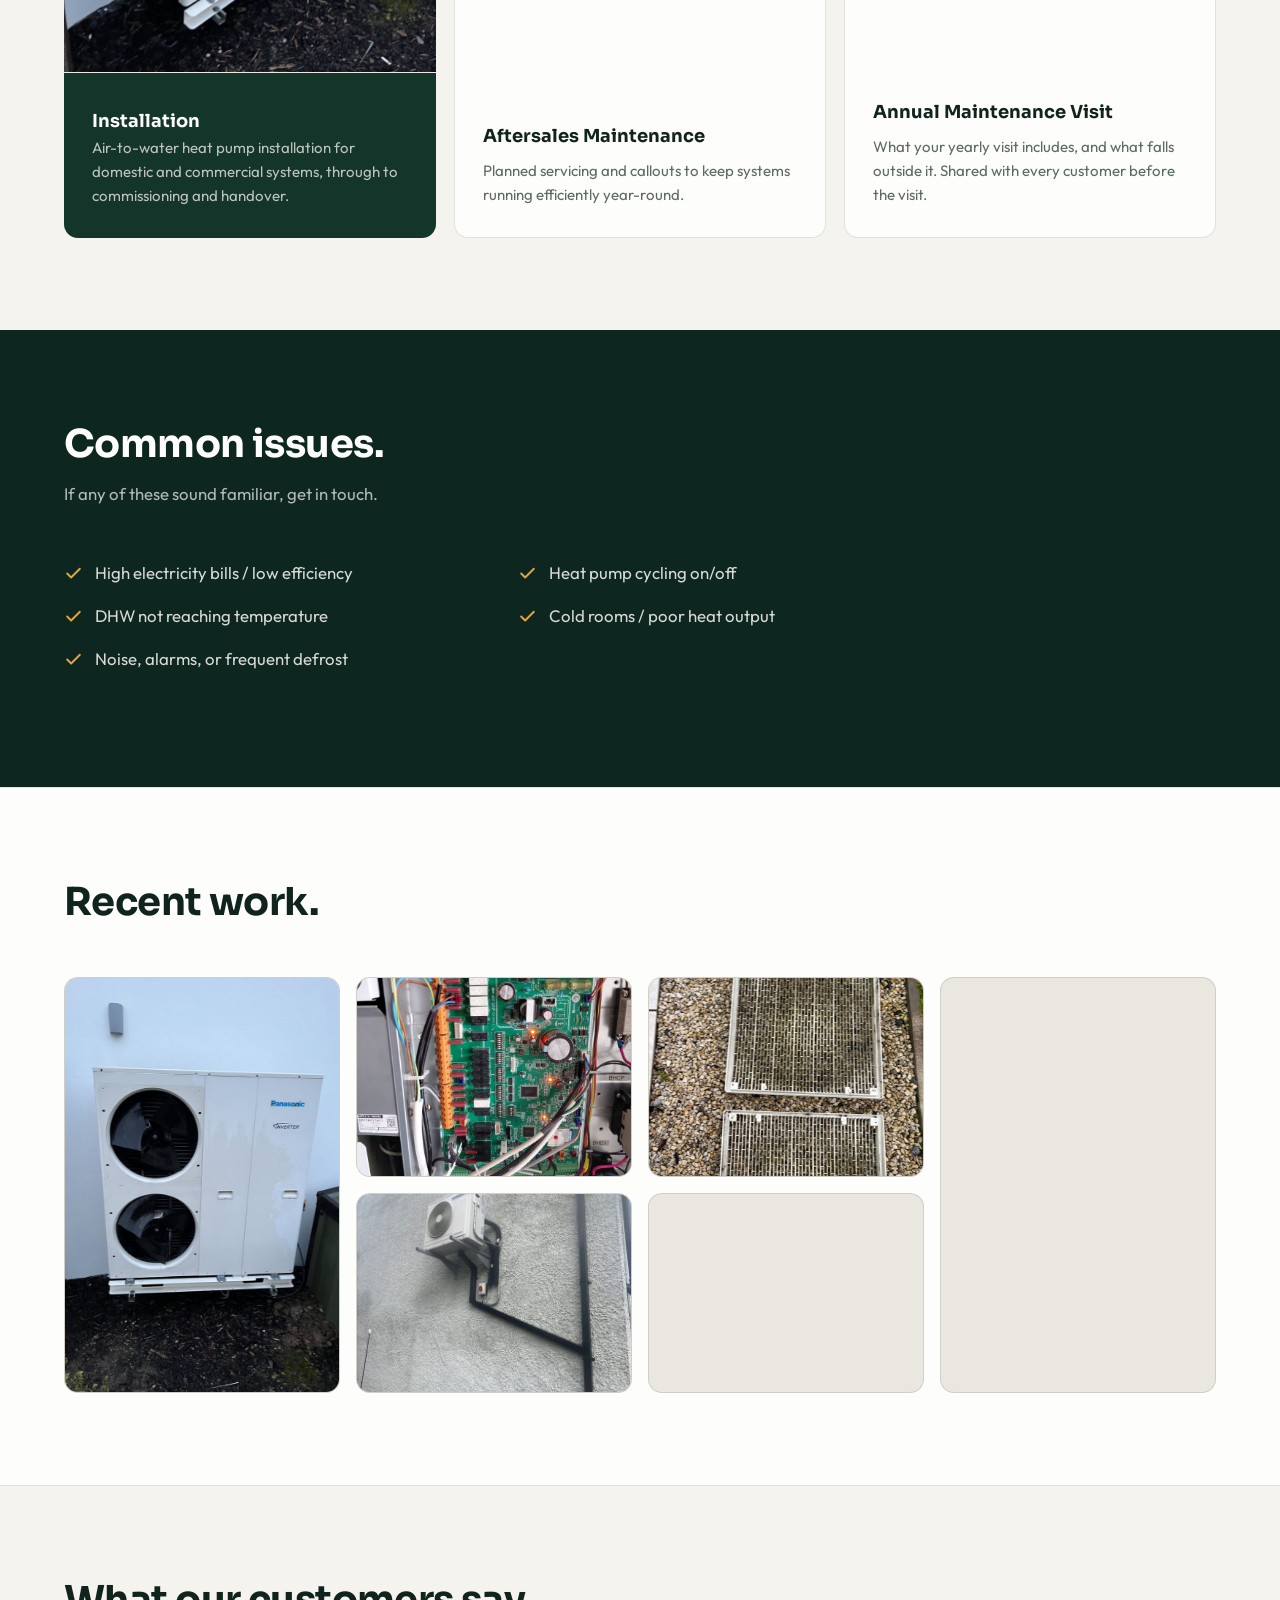
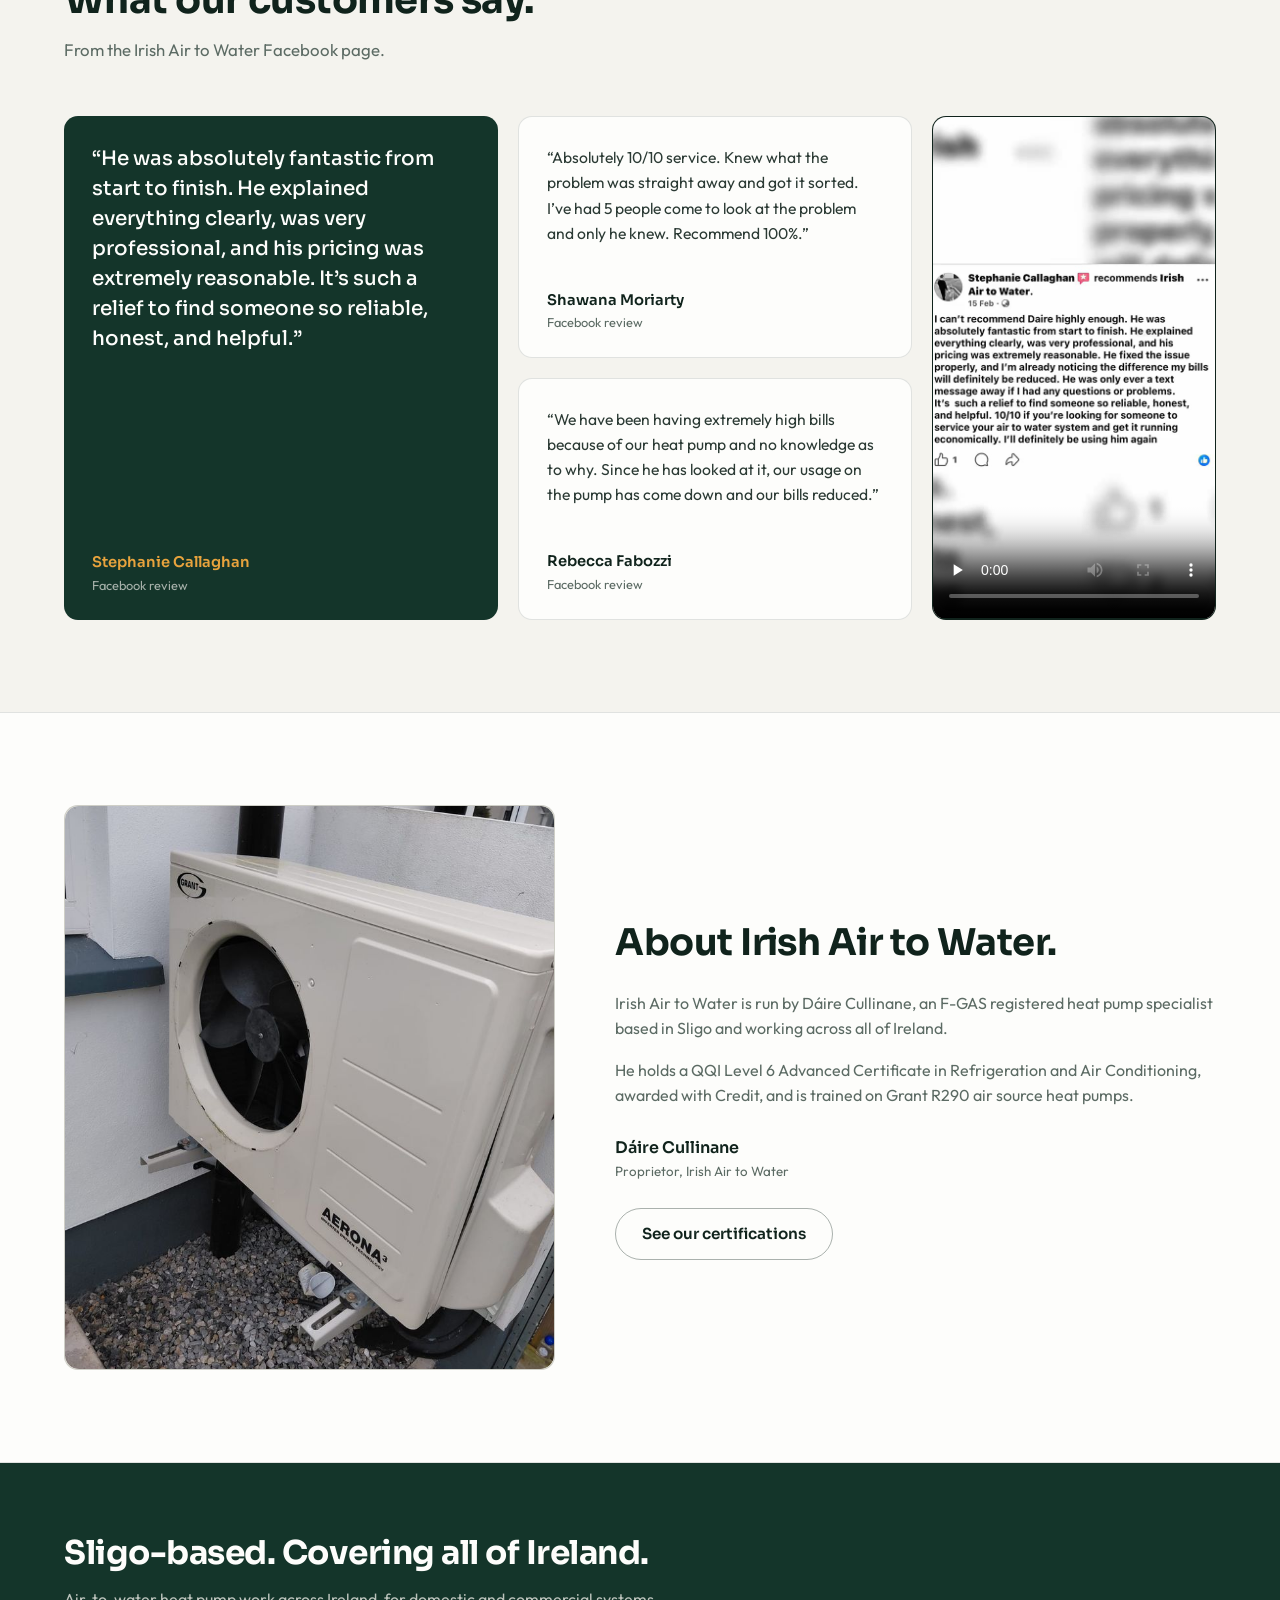
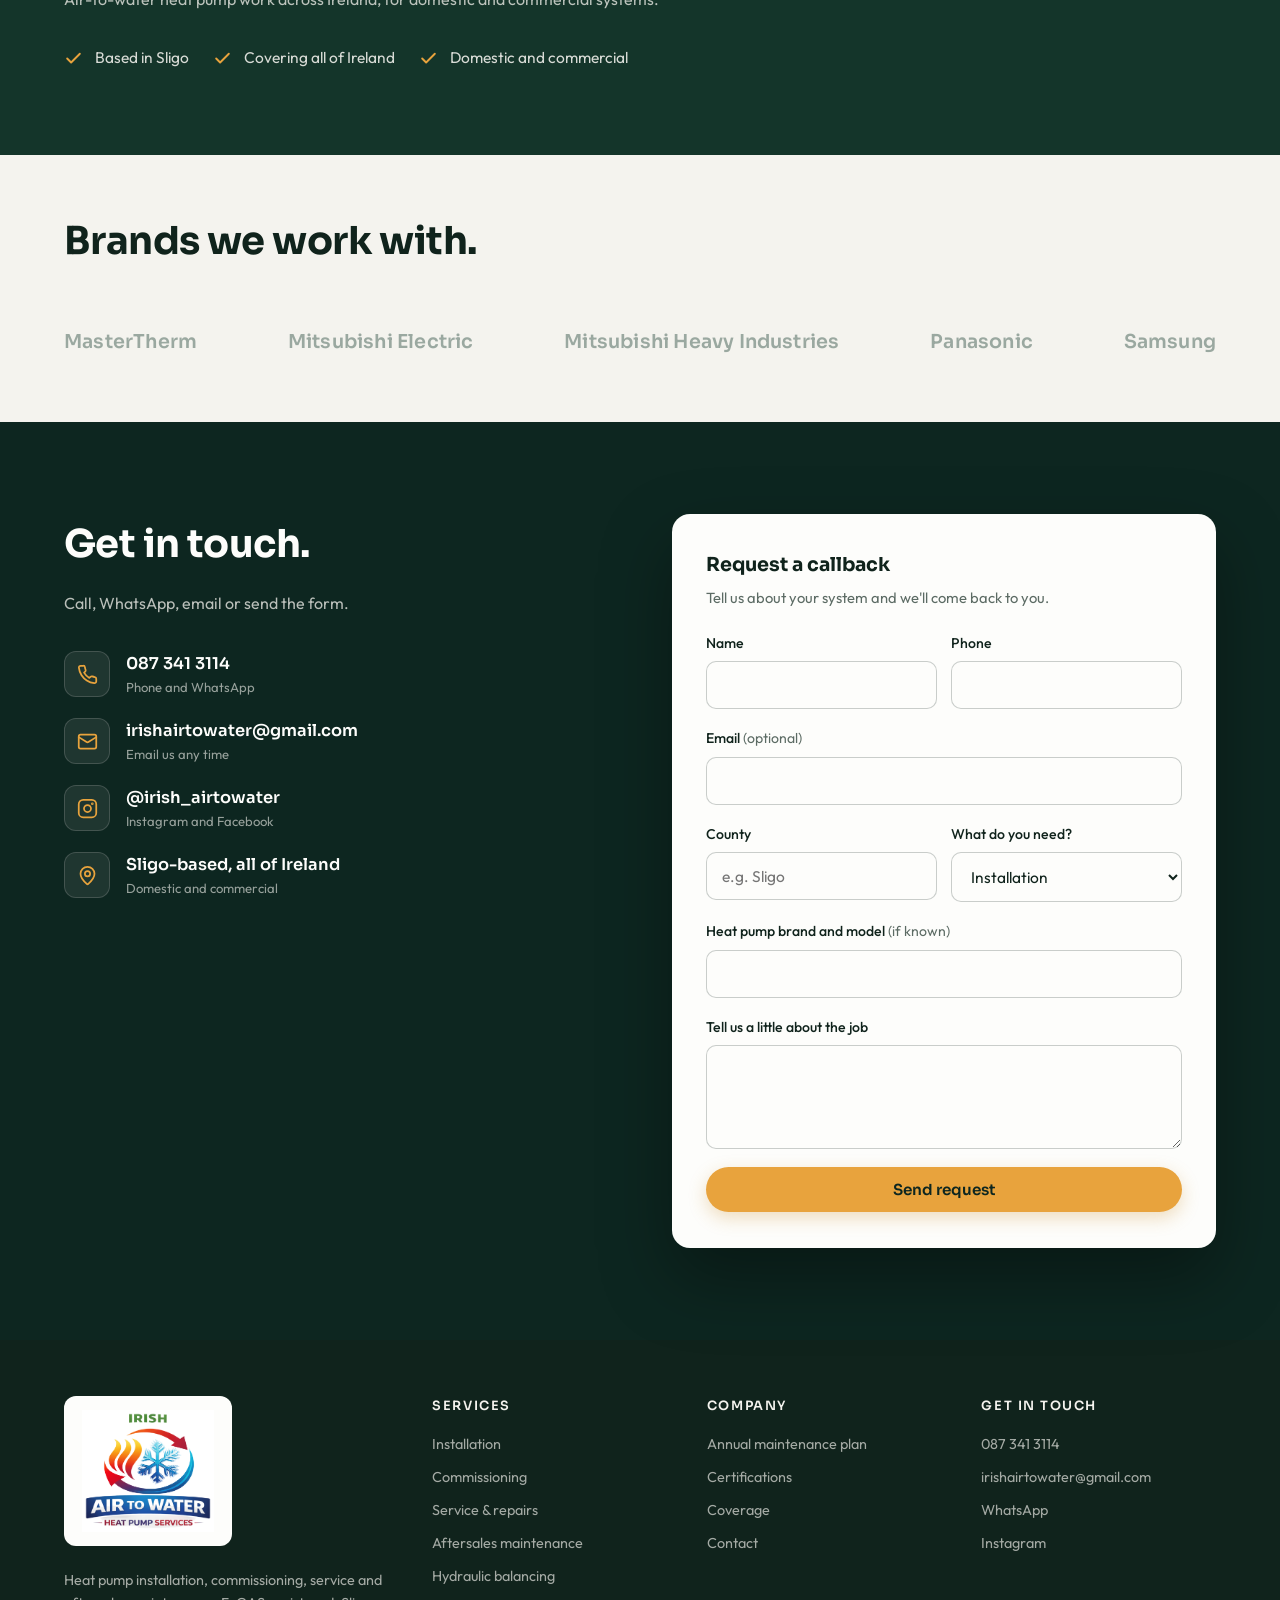
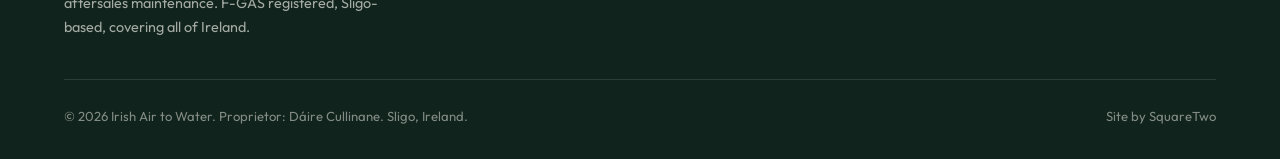
==== commit 5fe0c5aa: "Mobile fixes: svh hero, menu scroll lock, panel overflow, anchor offsets" ====
--- a/index.html
+++ b/index.html
@@ -24,7 +24,7 @@
 <link rel="preconnect" href="https://fonts.googleapis.com">
 <link rel="preconnect" href="https://fonts.gstatic.com" crossorigin>
 <link href="https://fonts.googleapis.com/css2?family=Sora:wght@400;500;600;700&family=Outfit:wght@300;400;500;600&display=swap" rel="stylesheet">
-<link rel="stylesheet" href="assets/styles.css?v=cfef5e4e">
+<link rel="stylesheet" href="assets/styles.css?v=5e047cac">
 <script type="application/ld+json">{"@context": "https://schema.org", "@type": "HVACBusiness", "@id": "https://irishairtowater.com/#business", "name": "Irish Air to Water", "description": "Air-to-water heat pump specialist. Installation, commissioning, service and repairs, and aftersales maintenance. F-GAS registered, Sligo-based, covering all of Ireland.", "url": "https://irishairtowater.com", "telephone": "+353 87 341 3114", "email": "irishairtowater@gmail.com", "founder": {"@type": "Person", "name": "Dáire Cullinane", "jobTitle": "Proprietor"}, "address": {"@type": "PostalAddress", "addressLocality": "Sligo", "addressRegion": "County Sligo", "addressCountry": "IE"}, "areaServed": {"@type": "Country", "name": "Ireland"}, "sameAs": ["https://www.instagram.com/irish_airtowater"], "knowsAbout": ["Air to water heat pumps", "F-Gas refrigerant handling", "Heat pump commissioning", "Hydraulic balancing", "R290 propane heat pumps"], "makesOffer": [{"@type": "Offer", "itemOffered": {"@type": "Service", "name": "Heat pump installation"}}, {"@type": "Offer", "itemOffered": {"@type": "Service", "name": "Heat pump commissioning"}}, {"@type": "Offer", "itemOffered": {"@type": "Service", "name": "Heat pump service and repairs"}}, {"@type": "Offer", "itemOffered": {"@type": "Service", "name": "Aftersales maintenance"}}, {"@type": "Offer", "itemOffered": {"@type": "Service", "name": "Annual maintenance visit"}}, {"@type": "Offer", "itemOffered": {"@type": "Service", "name": "Hydraulic balancing"}}], "hasCredential": [{"@type": "EducationalOccupationalCredential", "name": "F-Gas Registered"}, {"@type": "EducationalOccupationalCredential", "name": "QQI Level 6 Advanced Certificate, Craft - Refrigeration and Air Conditioning"}, {"@type": "EducationalOccupationalCredential", "name": "Grant Aerona R290 Air Source Heat Pump Course"}]}</script>
 </head>
 <body>
@@ -327,6 +327,6 @@
   </div>
 </footer>
 <a class="wa-float" href="https://wa.me/353873413114" target="_blank" rel="noopener" aria-label="Message us on WhatsApp"><svg viewBox="0 0 24 24" fill="currentColor"><path d="M17.472 14.382c-.297-.149-1.758-.867-2.03-.967-.273-.099-.471-.148-.67.15-.197.297-.767.966-.94 1.164-.173.199-.347.223-.644.075-.297-.15-1.255-.463-2.39-1.475-.883-.788-1.48-1.761-1.653-2.059-.173-.297-.018-.458.13-.606.134-.133.298-.347.446-.52.149-.174.198-.298.298-.497.099-.198.05-.371-.025-.52-.075-.149-.669-1.612-.916-2.207-.242-.579-.487-.5-.669-.51a12.8 12.8 0 0 0-.57-.01c-.198 0-.52.074-.792.372-.272.297-1.04 1.016-1.04 2.479 0 1.462 1.065 2.875 1.213 3.074.149.198 2.096 3.2 5.077 4.487.709.306 1.262.489 1.694.625.712.227 1.36.195 1.871.118.571-.085 1.758-.719 2.006-1.413.248-.694.248-1.289.173-1.413-.074-.124-.272-.198-.57-.347m-5.421 7.403h-.004a9.87 9.87 0 0 1-5.031-1.378l-.361-.214-3.741.982.998-3.648-.235-.374a9.86 9.86 0 0 1-1.51-5.26c.001-5.45 4.436-9.884 9.888-9.884a9.82 9.82 0 0 1 6.988 2.896 9.82 9.82 0 0 1 2.893 6.994c-.003 5.45-4.437 9.885-9.885 9.885M20.52 3.449C18.24 1.245 15.24 0 12.045 0 5.463 0 .104 5.334.101 11.893c0 2.096.549 4.142 1.595 5.945L0 24l6.335-1.652a12 12 0 0 0 5.71 1.447h.006c6.585 0 11.946-5.335 11.949-11.896 0-3.176-1.24-6.165-3.495-8.411"/></svg></a>
-<script src="assets/main.js?v=c92e8bf0"></script>
+<script src="assets/main.js?v=59218263"></script>
 </body>
 </html>
--- a/assets/styles.css
+++ b/assets/styles.css
@@ -21,7 +21,9 @@
 }
 
 * { margin: 0; padding: 0; box-sizing: border-box; }
+html { overflow-x: clip; }
 html { scroll-behavior: smooth; }
+body.nav-open { overflow: hidden; }
 body {
   font-family: 'Outfit', sans-serif;
   color: var(--text);
@@ -234,6 +236,9 @@
   border-top: 1px solid var(--line);
   background: var(--bone);
   padding: 18px 24px 26px;
+  max-height: calc(100svh - 72px);
+  overflow-y: auto;
+  overscroll-behavior: contain;
 }
 .mobile-panel.open { display: block; }
 .mobile-panel ul { list-style: none; display: grid; gap: 2px; margin-bottom: 18px; }
@@ -393,6 +398,7 @@
 
 /* ---------- Sections ---------- */
 section { padding: 92px 0; }
+[id] { scroll-margin-top: 84px; }
 .sec-tight { padding: 64px 0; }
 .sec-head { max-width: 640px; margin-bottom: 52px; }
 .sec-head-center { max-width: 660px; margin-left: auto; margin-right: auto; text-align: center; }
@@ -682,7 +688,7 @@
   overflow: hidden;
   display: flex;
   align-items: center;
-  min-height: min(86dvh, 720px);
+  min-height: min(86svh, 720px);
   padding: 88px 0;
 }
 .bleed-video {
@@ -1035,7 +1041,7 @@
   .hero-badge { left: 12px; bottom: 16px; }
   .hero-stack .stack-small { display: none; }
   .hero-stack .stack-main { aspect-ratio: 4 / 3.2; }
-  .hero-bleed { min-height: min(78dvh, 640px); padding: 72px 0; }
+  .hero-bleed { min-height: min(78svh, 640px); padding: 72px 0; }
   .bleed-scrim::after {
     content: "";
     position: absolute;
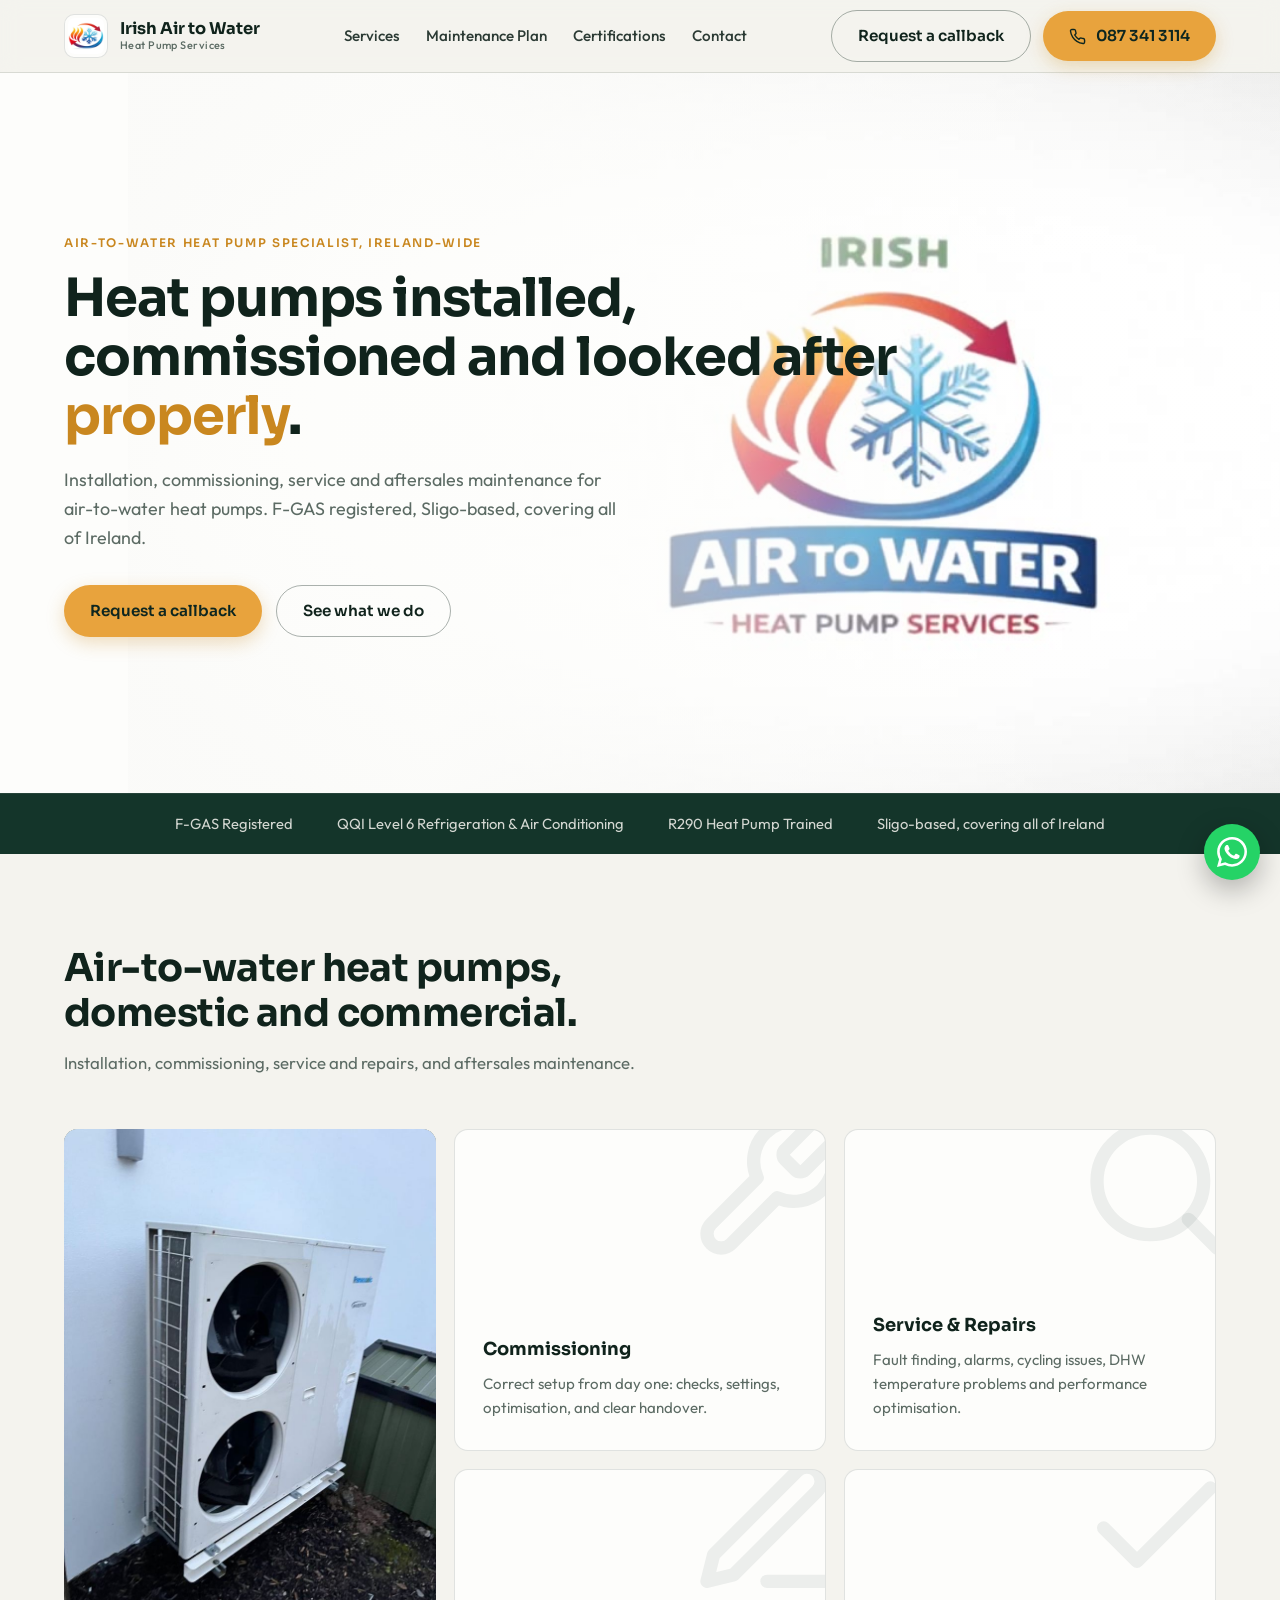
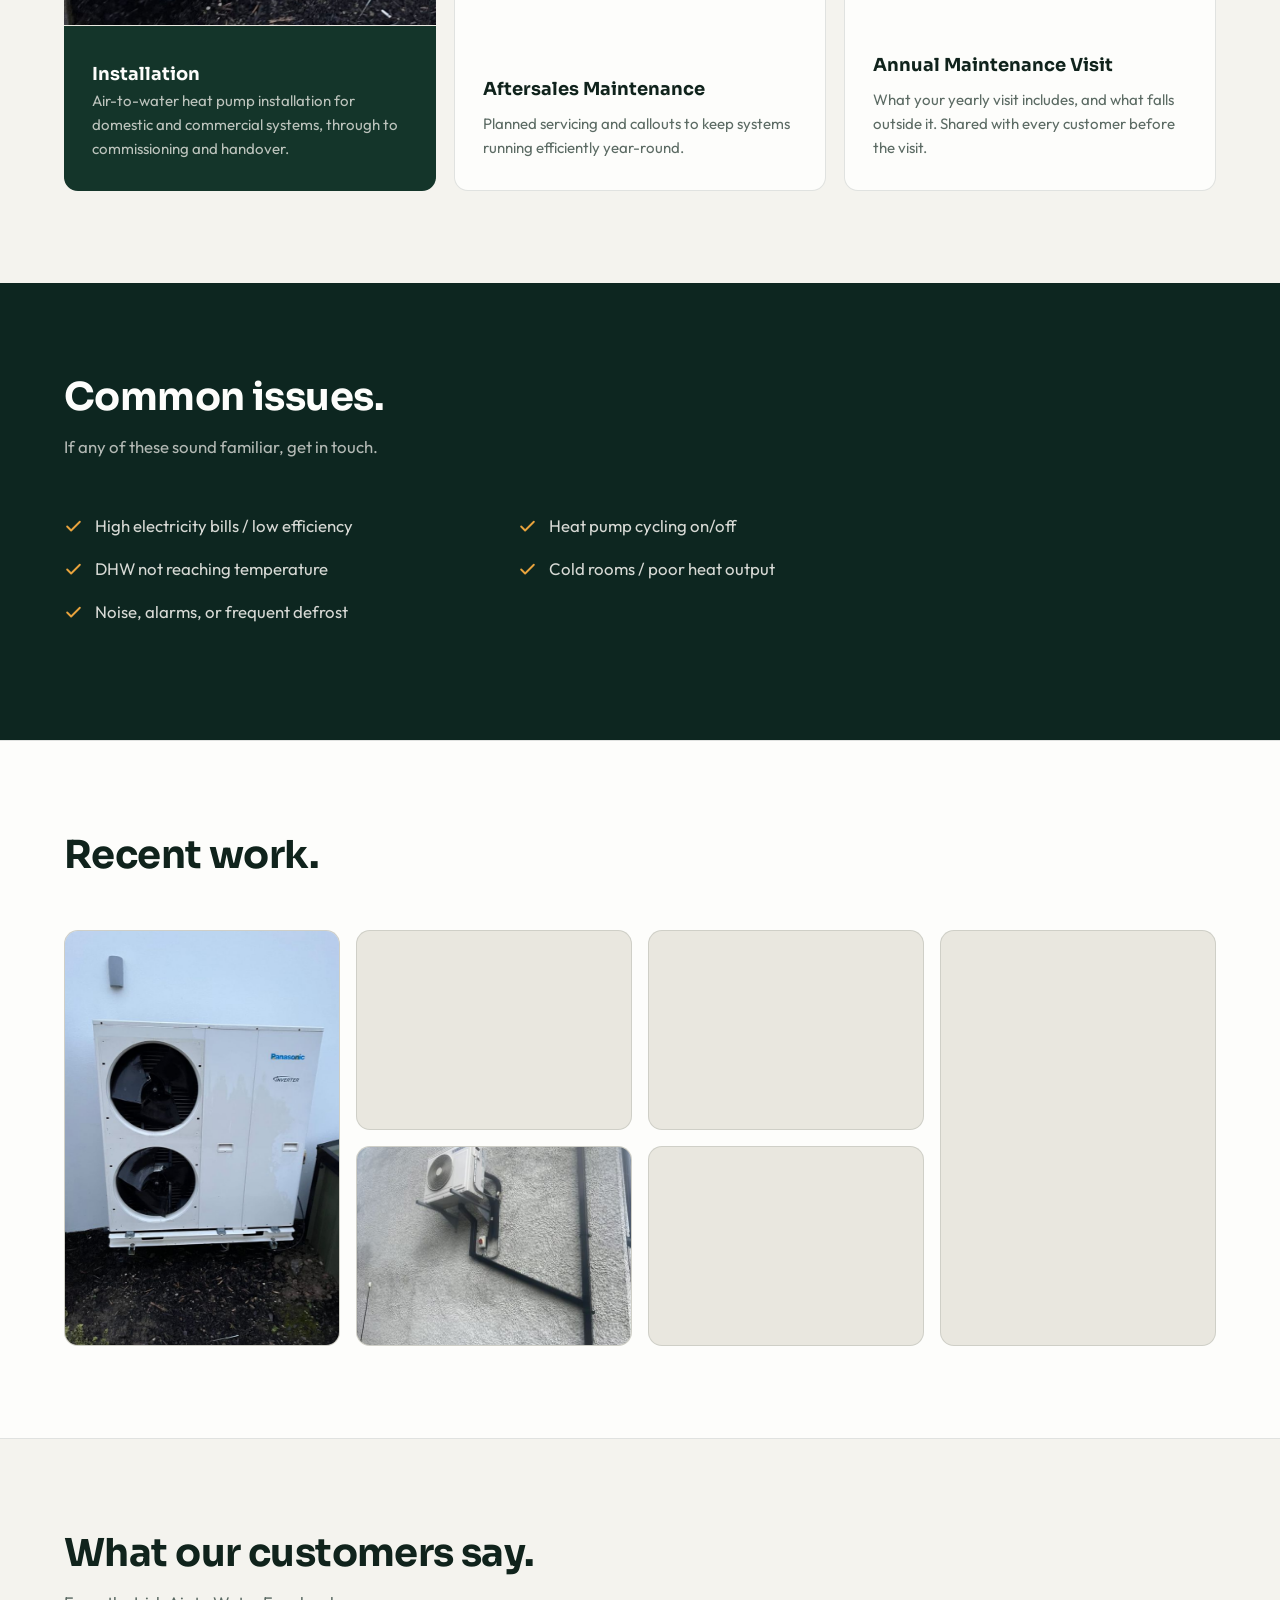
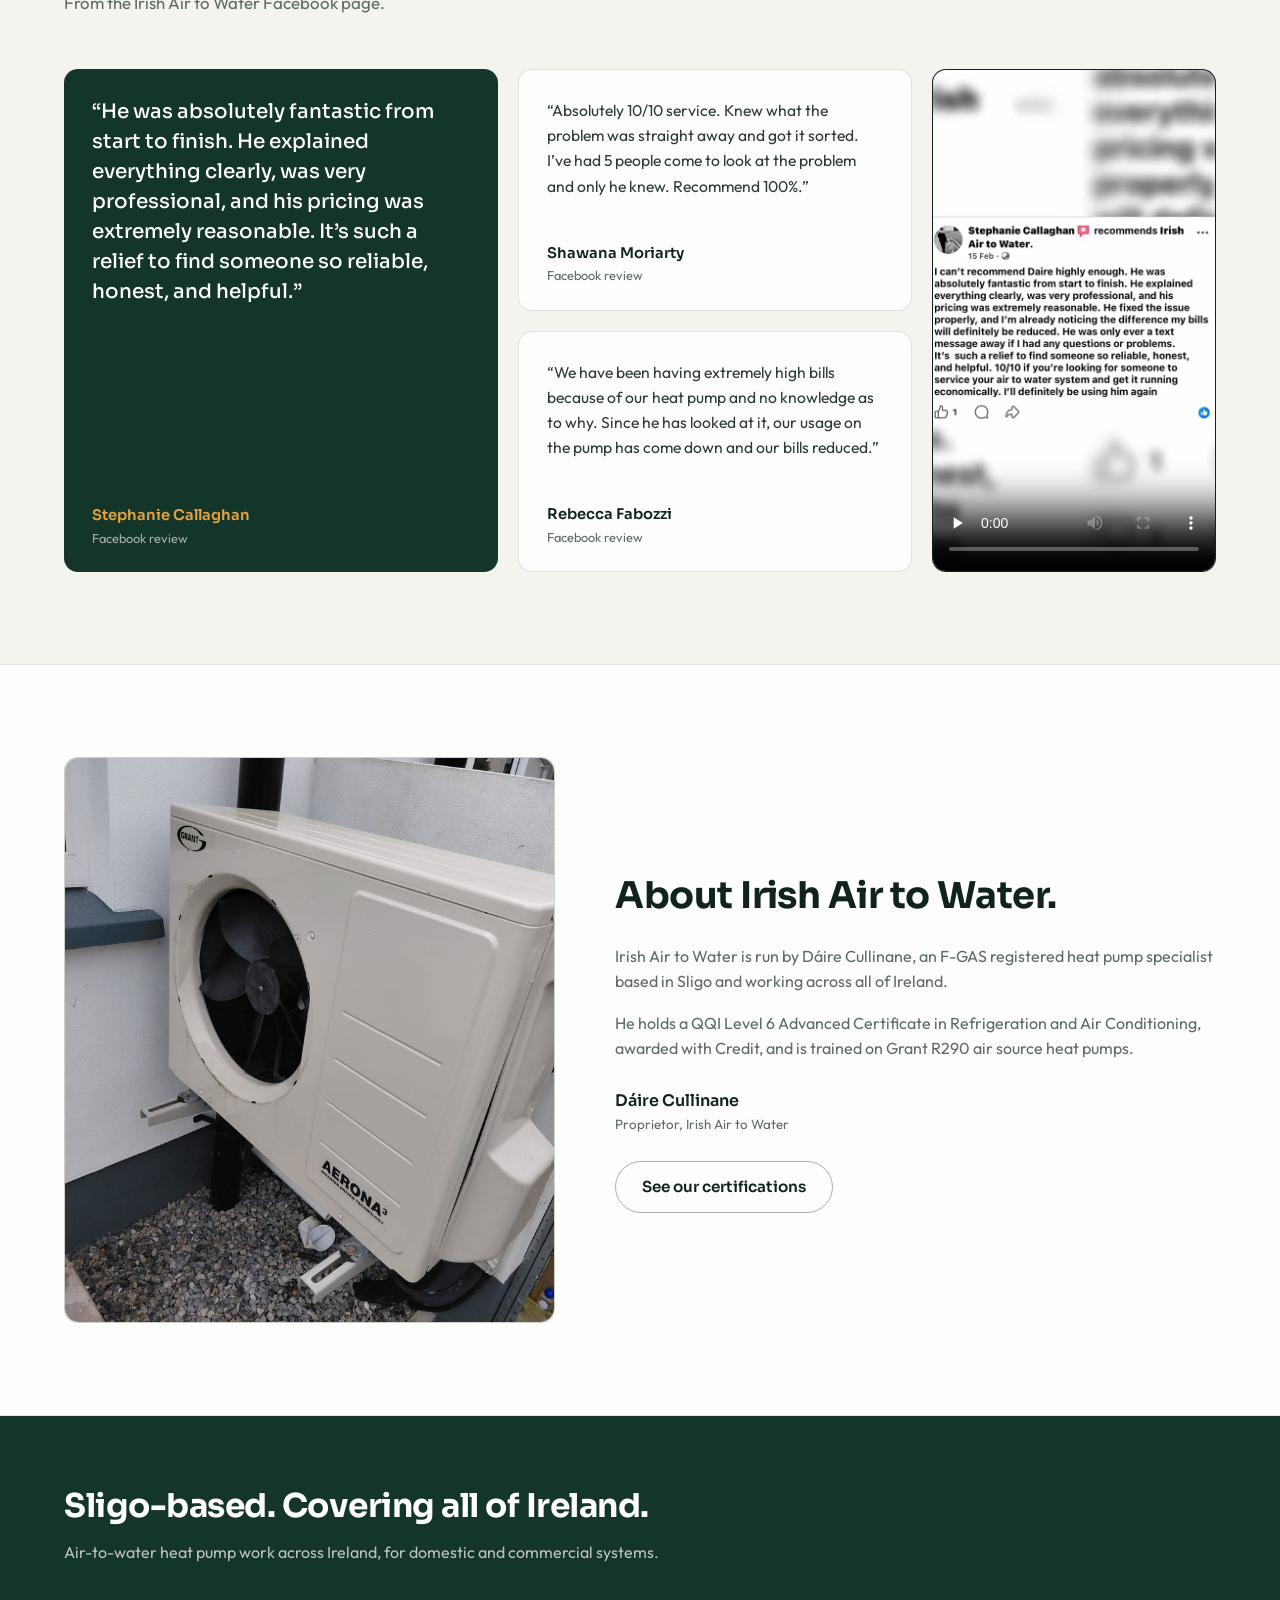
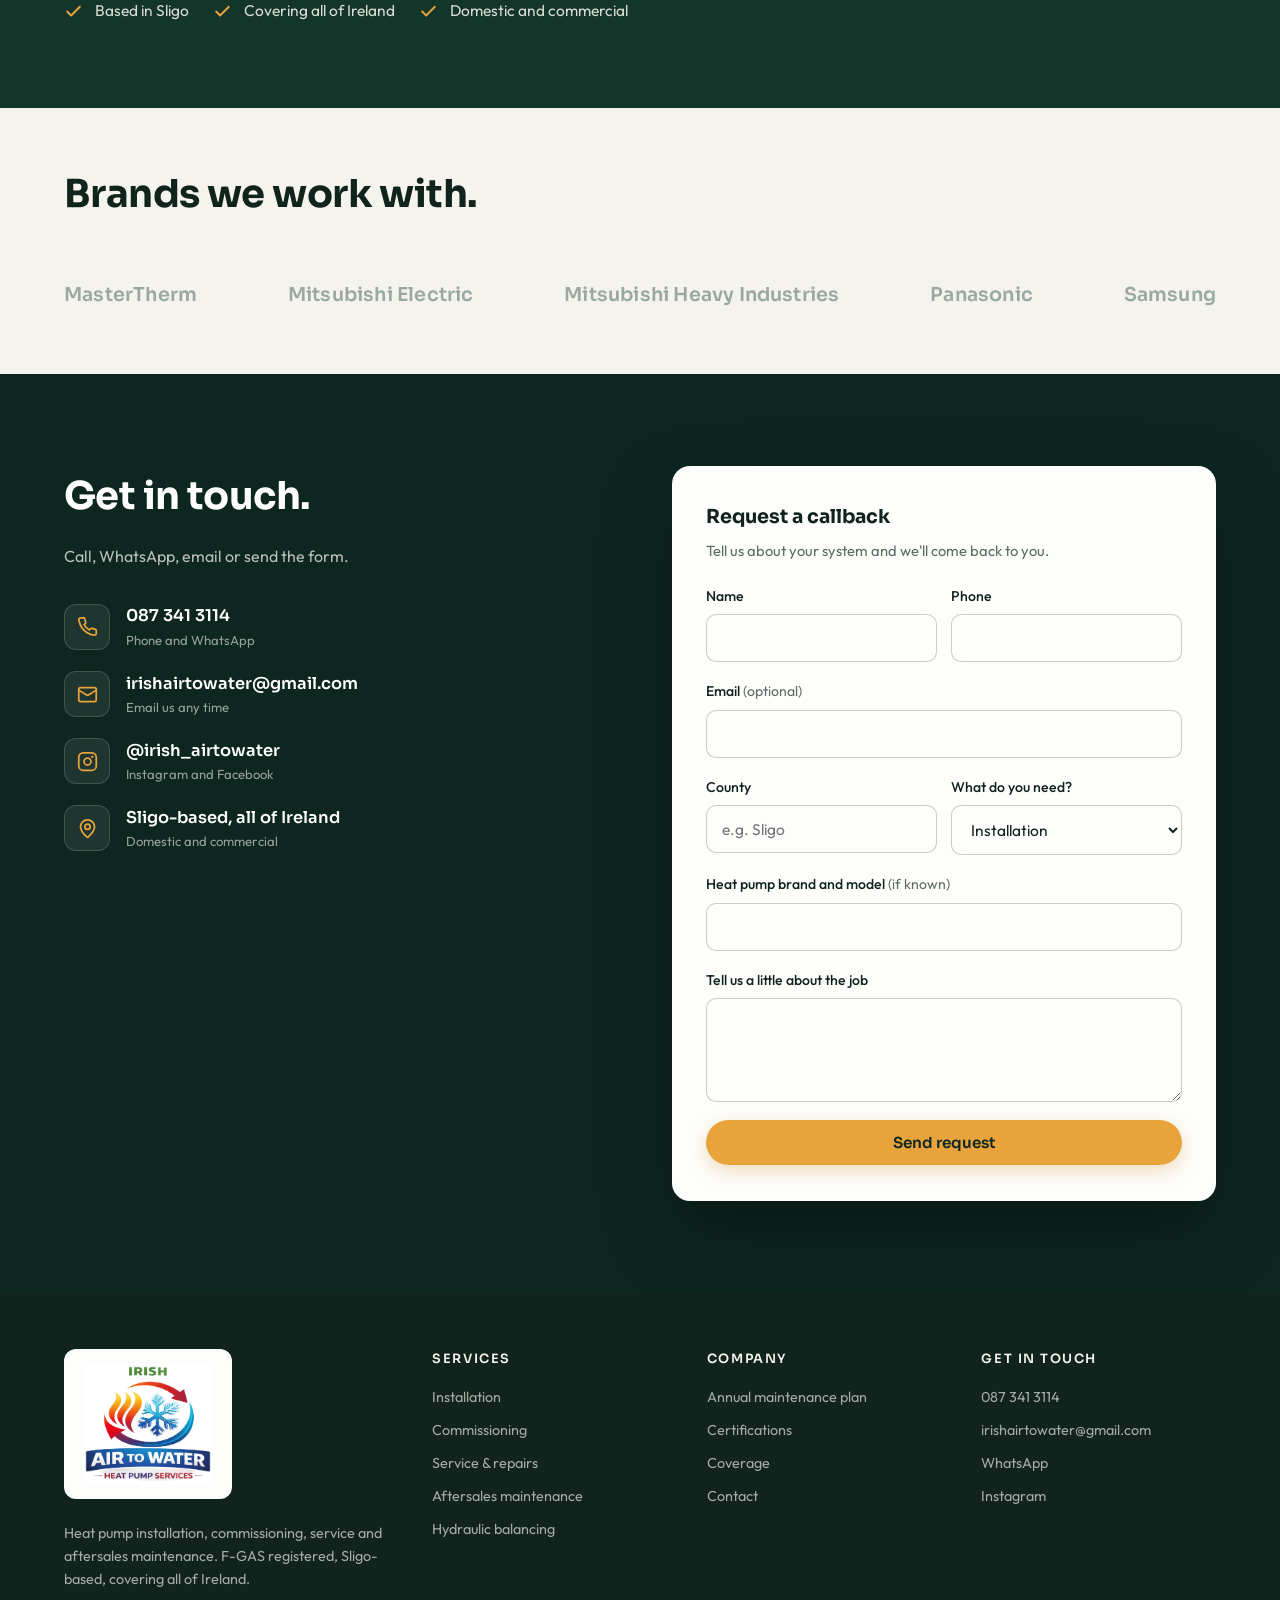
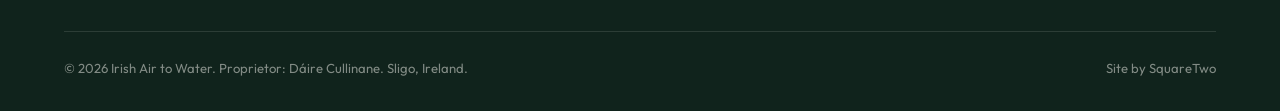
==== commit 8b8e82fa: "Quiet trust band, watermark icons on service cards" ====
--- a/index.html
+++ b/index.html
@@ -24,7 +24,7 @@
 <link rel="preconnect" href="https://fonts.googleapis.com">
 <link rel="preconnect" href="https://fonts.gstatic.com" crossorigin>
 <link href="https://fonts.googleapis.com/css2?family=Sora:wght@400;500;600;700&family=Outfit:wght@300;400;500;600&display=swap" rel="stylesheet">
-<link rel="stylesheet" href="assets/styles.css?v=5e047cac">
+<link rel="stylesheet" href="assets/styles.css?v=4be7ceb3">
 <script type="application/ld+json">{"@context": "https://schema.org", "@type": "HVACBusiness", "@id": "https://irishairtowater.com/#business", "name": "Irish Air to Water", "description": "Air-to-water heat pump specialist. Installation, commissioning, service and repairs, and aftersales maintenance. F-GAS registered, Sligo-based, covering all of Ireland.", "url": "https://irishairtowater.com", "telephone": "+353 87 341 3114", "email": "irishairtowater@gmail.com", "founder": {"@type": "Person", "name": "Dáire Cullinane", "jobTitle": "Proprietor"}, "address": {"@type": "PostalAddress", "addressLocality": "Sligo", "addressRegion": "County Sligo", "addressCountry": "IE"}, "areaServed": {"@type": "Country", "name": "Ireland"}, "sameAs": ["https://www.instagram.com/irish_airtowater"], "knowsAbout": ["Air to water heat pumps", "F-Gas refrigerant handling", "Heat pump commissioning", "Hydraulic balancing", "R290 propane heat pumps"], "makesOffer": [{"@type": "Offer", "itemOffered": {"@type": "Service", "name": "Heat pump installation"}}, {"@type": "Offer", "itemOffered": {"@type": "Service", "name": "Heat pump commissioning"}}, {"@type": "Offer", "itemOffered": {"@type": "Service", "name": "Heat pump service and repairs"}}, {"@type": "Offer", "itemOffered": {"@type": "Service", "name": "Aftersales maintenance"}}, {"@type": "Offer", "itemOffered": {"@type": "Service", "name": "Annual maintenance visit"}}, {"@type": "Offer", "itemOffered": {"@type": "Service", "name": "Hydraulic balancing"}}], "hasCredential": [{"@type": "EducationalOccupationalCredential", "name": "F-Gas Registered"}, {"@type": "EducationalOccupationalCredential", "name": "QQI Level 6 Advanced Certificate, Craft - Refrigeration and Air Conditioning"}, {"@type": "EducationalOccupationalCredential", "name": "Grant Aerona R290 Air Source Heat Pump Course"}]}</script>
 </head>
 <body>
@@ -72,10 +72,10 @@
 
 <div class="trust">
   <div class="wrap trust-row">
-    <div class="trust-item"><strong>F-GAS</strong>Registered</div>
-    <div class="trust-item"><strong>QQI Level 6</strong>Refrigeration &amp; Air Conditioning</div>
-    <div class="trust-item"><strong>R290</strong>Heat Pump Trained</div>
-    <div class="trust-item"><strong>Nationwide</strong>Sligo-based, all of Ireland</div>
+    <span>F-GAS Registered</span>
+    <span>QQI Level 6 Refrigeration &amp; Air Conditioning</span>
+    <span>R290 Heat Pump Trained</span>
+    <span>Sligo-based, covering all of Ireland</span>
   </div>
 </div>
 
@@ -94,22 +94,22 @@
         </div>
       </a>
       <a class="svc reveal" href="services.html#commissioning">
-        <div class="svc-icon"><svg viewBox="0 0 24 24" fill="none" stroke="currentColor" stroke-width="2" stroke-linecap="round" stroke-linejoin="round"><path d="M14.7 6.3a1 1 0 0 0 0 1.4l1.6 1.6a1 1 0 0 0 1.4 0l3.77-3.77a6 6 0 0 1-7.94 7.94l-6.91 6.91a2.12 2.12 0 0 1-3-3l6.91-6.91a6 6 0 0 1 7.94-7.94l-3.76 3.76z"/></svg></div>
+        <div class="svc-watermark" aria-hidden="true"><svg viewBox="0 0 24 24" fill="none" stroke="currentColor" stroke-width="2" stroke-linecap="round" stroke-linejoin="round"><path d="M14.7 6.3a1 1 0 0 0 0 1.4l1.6 1.6a1 1 0 0 0 1.4 0l3.77-3.77a6 6 0 0 1-7.94 7.94l-6.91 6.91a2.12 2.12 0 0 1-3-3l6.91-6.91a6 6 0 0 1 7.94-7.94l-3.76 3.76z"/></svg></div>
         <h3>Commissioning</h3>
         <p>Correct setup from day one: checks, settings, optimisation, and clear handover.</p>
       </a>
       <a class="svc reveal" href="services.html#repairs">
-        <div class="svc-icon"><svg viewBox="0 0 24 24" fill="none" stroke="currentColor" stroke-width="2" stroke-linecap="round" stroke-linejoin="round"><circle cx="11" cy="11" r="8"/><path d="m21 21-4.3-4.3"/></svg></div>
+        <div class="svc-watermark" aria-hidden="true"><svg viewBox="0 0 24 24" fill="none" stroke="currentColor" stroke-width="2" stroke-linecap="round" stroke-linejoin="round"><circle cx="11" cy="11" r="8"/><path d="m21 21-4.3-4.3"/></svg></div>
         <h3>Service &amp; Repairs</h3>
         <p>Fault finding, alarms, cycling issues, DHW temperature problems and performance optimisation.</p>
       </a>
       <a class="svc reveal" href="services.html#aftersales">
-        <div class="svc-icon"><svg viewBox="0 0 24 24" fill="none" stroke="currentColor" stroke-width="2" stroke-linecap="round" stroke-linejoin="round"><path d="M12 20h9"/><path d="M16.5 3.5a2.12 2.12 0 0 1 3 3L7 19l-4 1 1-4Z"/></svg></div>
+        <div class="svc-watermark" aria-hidden="true"><svg viewBox="0 0 24 24" fill="none" stroke="currentColor" stroke-width="2" stroke-linecap="round" stroke-linejoin="round"><path d="M12 20h9"/><path d="M16.5 3.5a2.12 2.12 0 0 1 3 3L7 19l-4 1 1-4Z"/></svg></div>
         <h3>Aftersales Maintenance</h3>
         <p>Planned servicing and callouts to keep systems running efficiently year-round.</p>
       </a>
       <a class="svc reveal" href="maintenance.html">
-        <div class="svc-icon"><svg viewBox="0 0 24 24" fill="none" stroke="currentColor" stroke-width="2" stroke-linecap="round" stroke-linejoin="round"><path d="M20 6 9 17l-5-5"/></svg></div>
+        <div class="svc-watermark" aria-hidden="true"><svg viewBox="0 0 24 24" fill="none" stroke="currentColor" stroke-width="2" stroke-linecap="round" stroke-linejoin="round"><path d="M20 6 9 17l-5-5"/></svg></div>
         <h3>Annual Maintenance Visit</h3>
         <p>What your yearly visit includes, and what falls outside it. Shared with every customer before the visit.</p>
       </a>
--- a/assets/styles.css
+++ b/assets/styles.css
@@ -379,21 +379,14 @@
   color: rgba(244, 243, 238, 0.9);
   border-top: 1px solid rgba(244, 243, 238, 0.08);
 }
-.trust-row { display: grid; grid-template-columns: repeat(4, 1fr); padding: 22px 0; }
-.trust-item {
-  text-align: center;
-  padding: 6px 16px;
-  font-size: 0.9rem;
-  font-weight: 500;
-  letter-spacing: 0.02em;
-}
-.trust-item + .trust-item { border-left: 1px solid var(--line-light); }
-.trust-item strong {
-  display: block;
-  font-family: 'Sora', sans-serif;
-  color: var(--amber);
-  font-size: 1rem;
-  margin-bottom: 2px;
+.trust-row {
+  display: flex;
+  flex-wrap: wrap;
+  justify-content: center;
+  gap: 8px 44px;
+  padding: 18px 0;
+  font-size: 0.92rem;
+  color: rgba(244, 243, 238, 0.85);
 }
 
 /* ---------- Sections ---------- */
@@ -472,19 +465,18 @@
 .svc-feature .svc-feature-body { padding: 26px 28px 30px; }
 .svc-feature h3 { color: var(--white); }
 .svc-feature p { color: rgba(244, 243, 238, 0.75); }
-.svc-icon {
-  width: 42px;
-  height: 42px;
-  border-radius: 10px;
-  background: rgba(20, 53, 42, 0.08);
-  color: var(--pine);
-  display: flex;
-  align-items: center;
-  justify-content: center;
-  margin-bottom: auto;
-  flex-shrink: 0;
-}
-.svc-icon svg { width: 22px; height: 22px; }
+.svc { position: relative; overflow: hidden; }
+.svc-watermark {
+  position: absolute;
+  top: -22px;
+  right: -22px;
+  width: 160px;
+  height: 160px;
+  color: rgba(20, 53, 42, 0.07);
+  pointer-events: none;
+}
+.svc-watermark svg { width: 100%; height: 100%; }
+.svc h3, .svc p { position: relative; }
 
 /* ---------- Detailed service blocks ---------- */
 .svc-detail {
@@ -1025,8 +1017,6 @@
 @media (max-width: 1024px) {
   .svc-grid { grid-template-columns: repeat(2, 1fr); }
   .cert-grid { grid-template-columns: repeat(2, 1fr); }
-  .trust-row { grid-template-columns: repeat(2, 1fr); gap: 8px 0; }
-  .trust-item:nth-child(3) { border-left: none; }
   .steps { grid-template-columns: repeat(2, 1fr); }
   .foot-grid { grid-template-columns: 1fr 1fr; gap: 32px; }
 }
@@ -1061,7 +1051,6 @@
   .svc-grid { grid-template-columns: 1fr; }
   .svc-feature { grid-row: auto; }
   .cert-grid { grid-template-columns: 1fr; }
-  .trust-row { grid-template-columns: 1fr 1fr; }
   .brands-row { justify-content: flex-start; gap: 20px 28px; }
   .brand-mark { font-size: 1.02rem; }
   .steps { grid-template-columns: 1fr; }
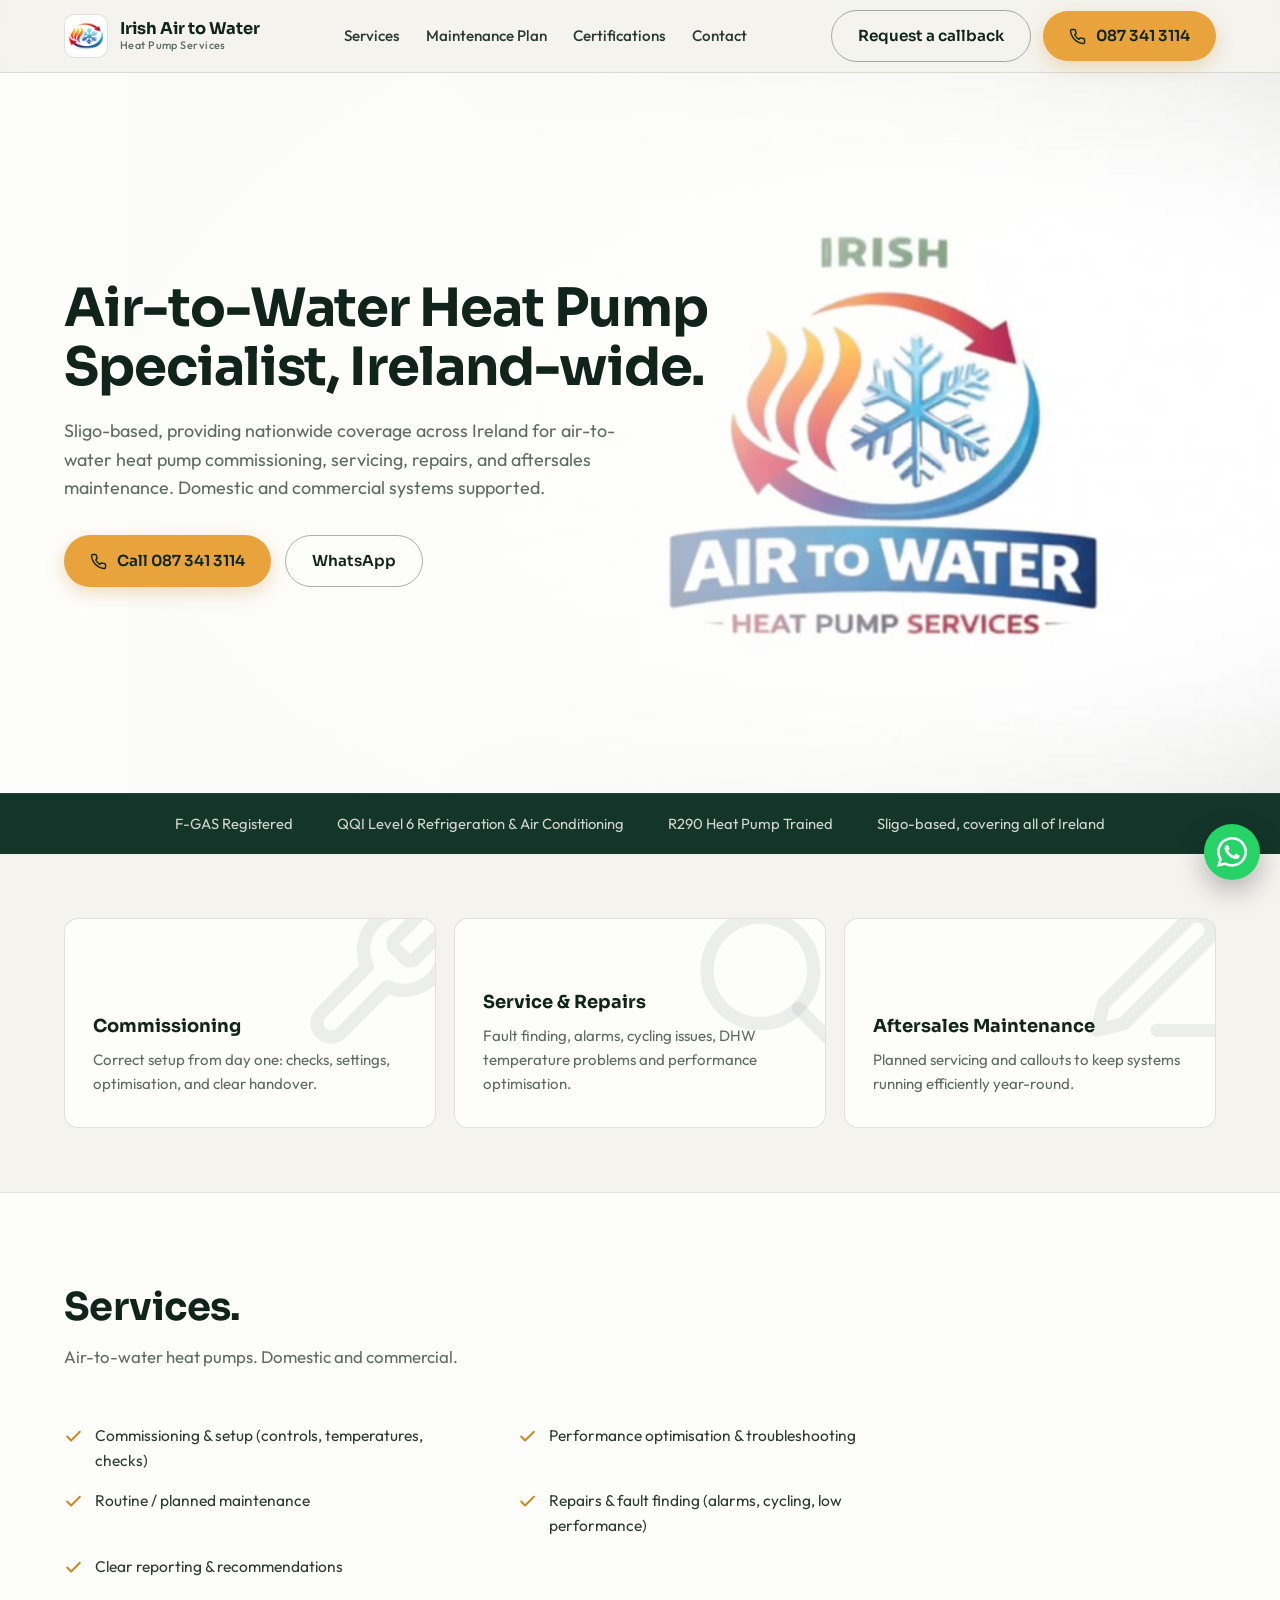
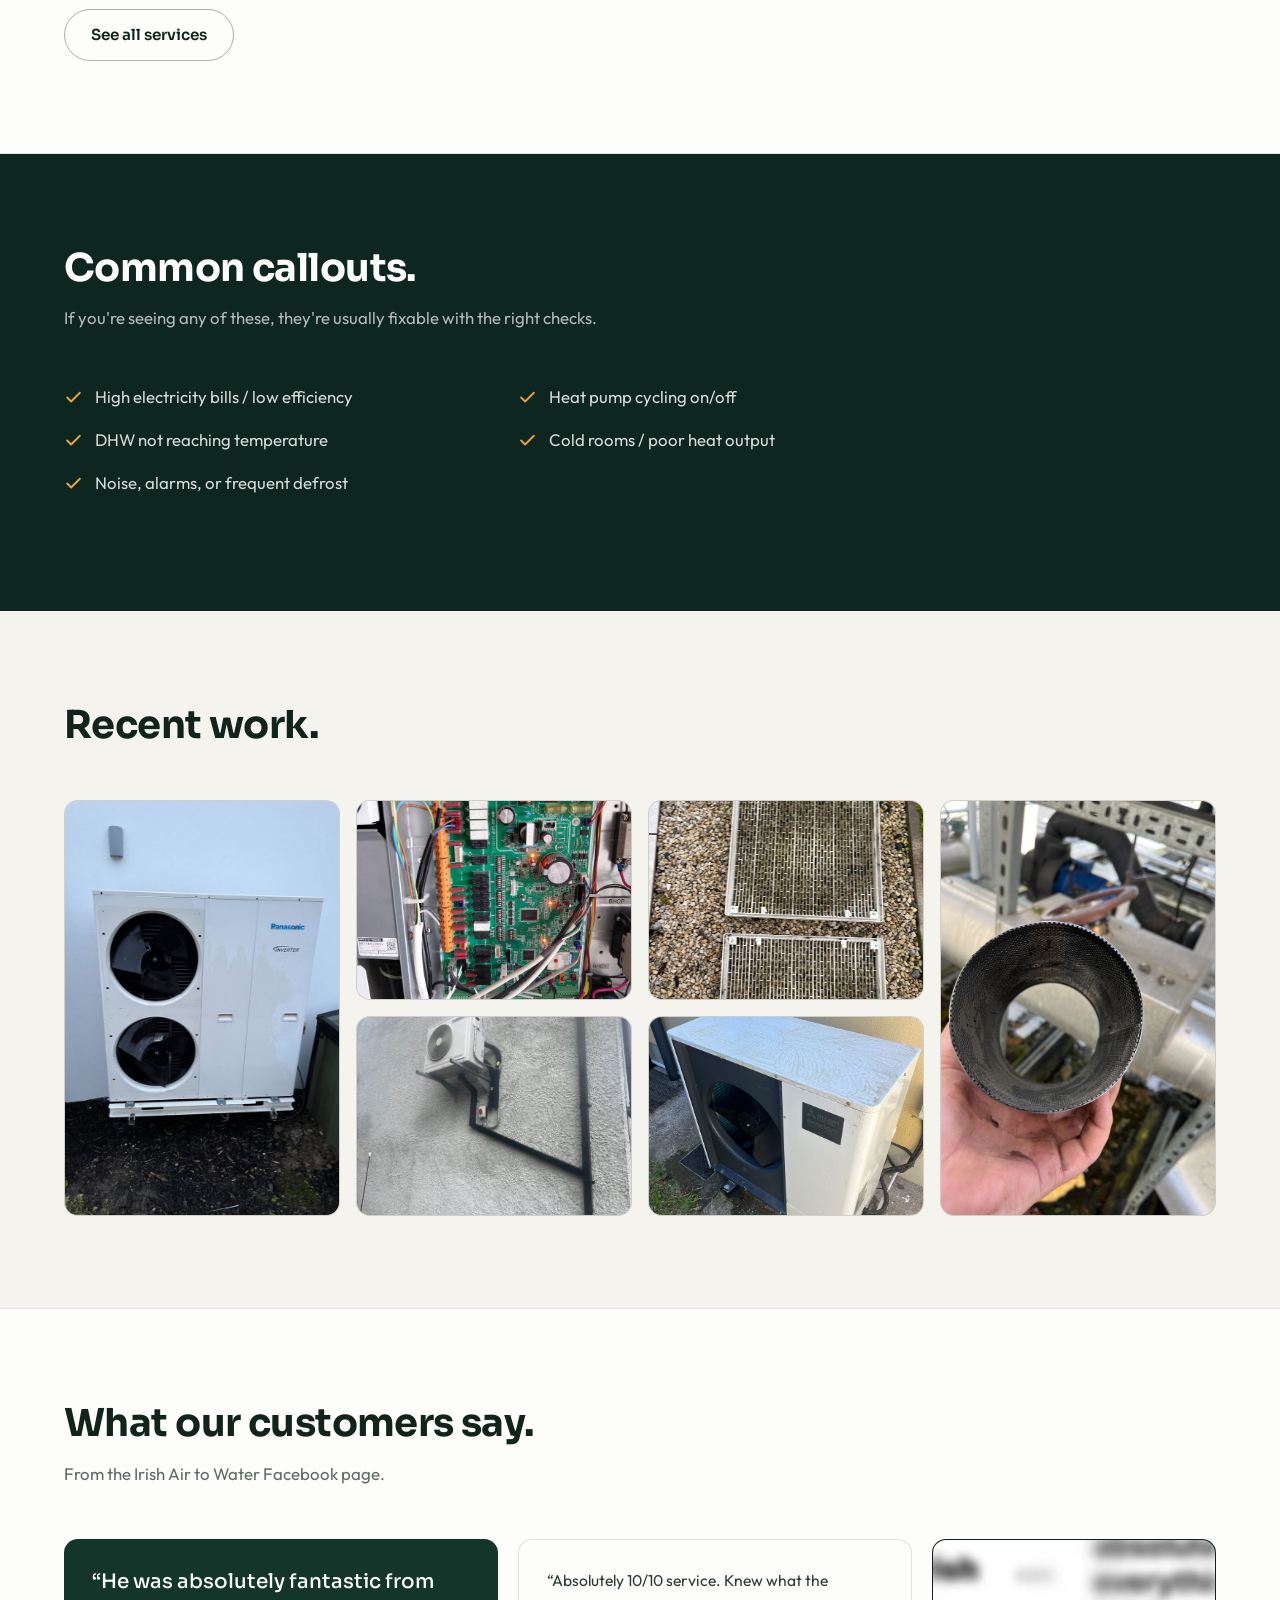
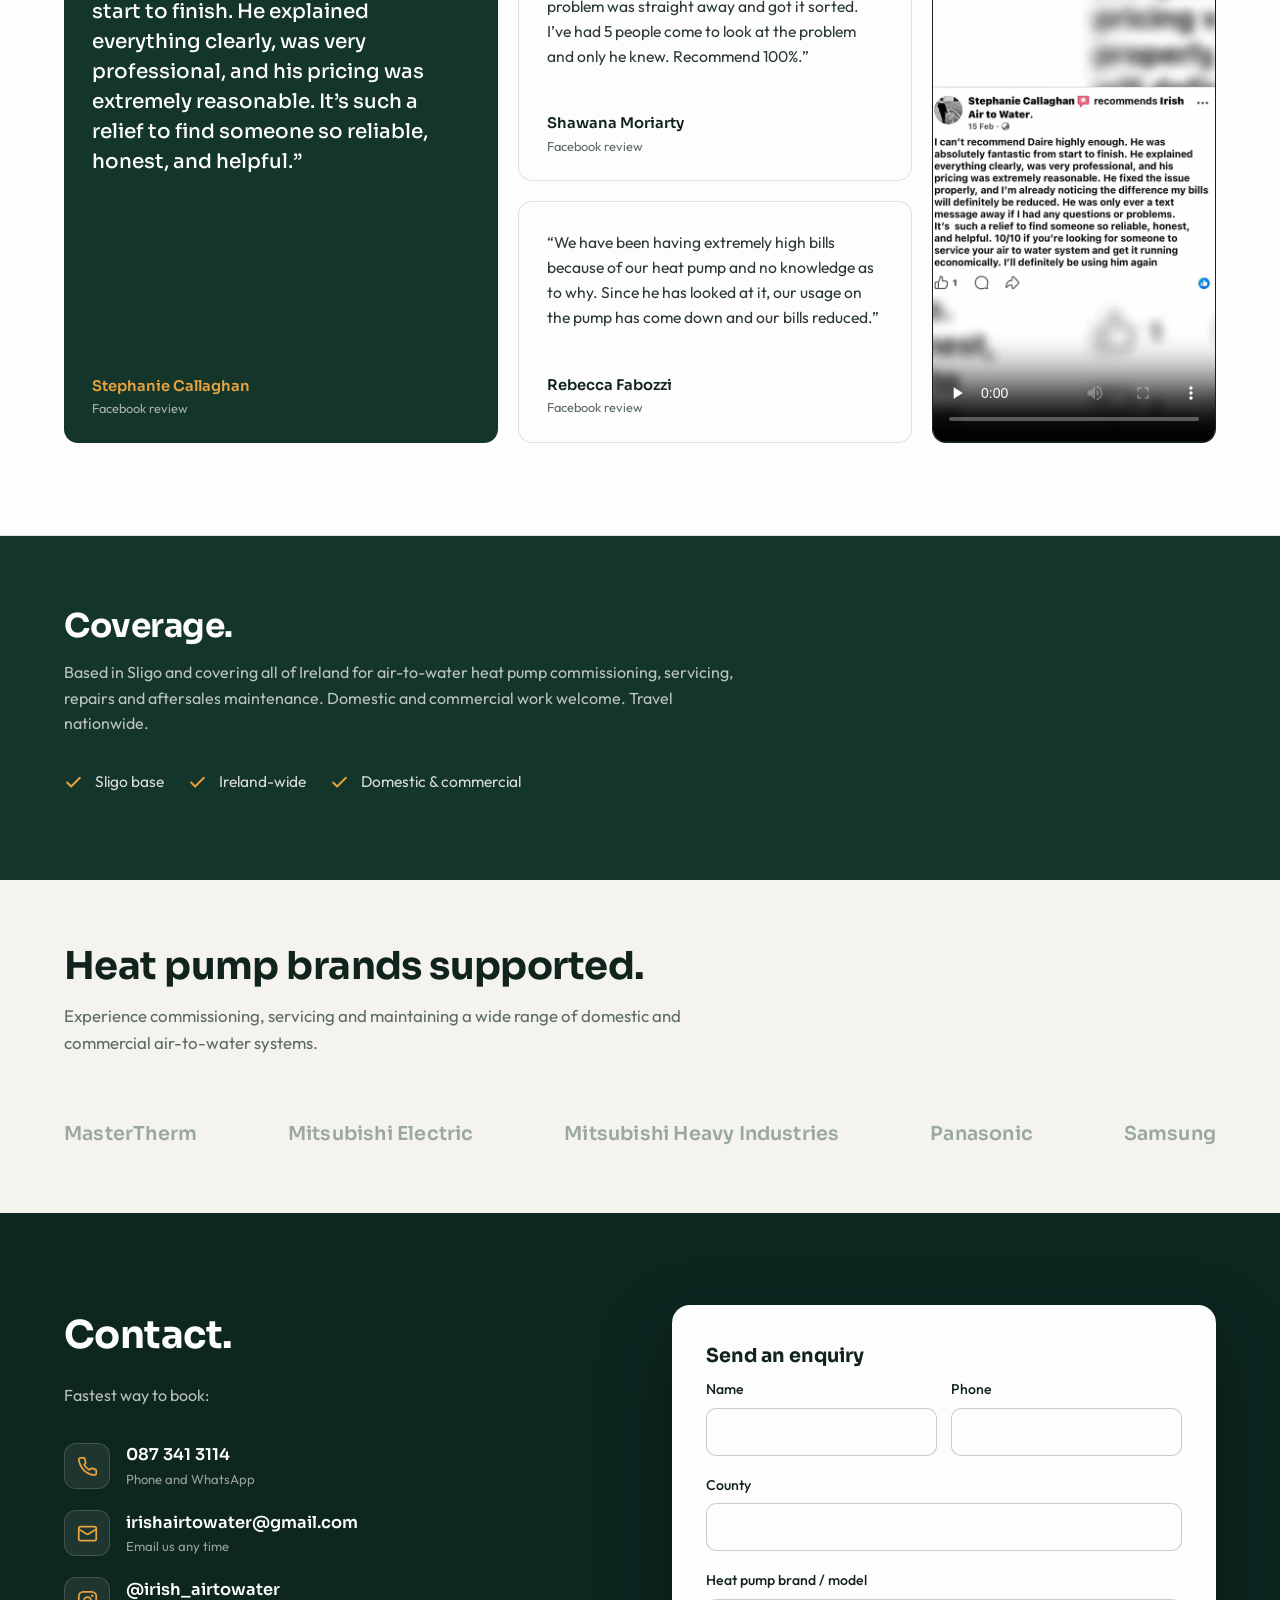
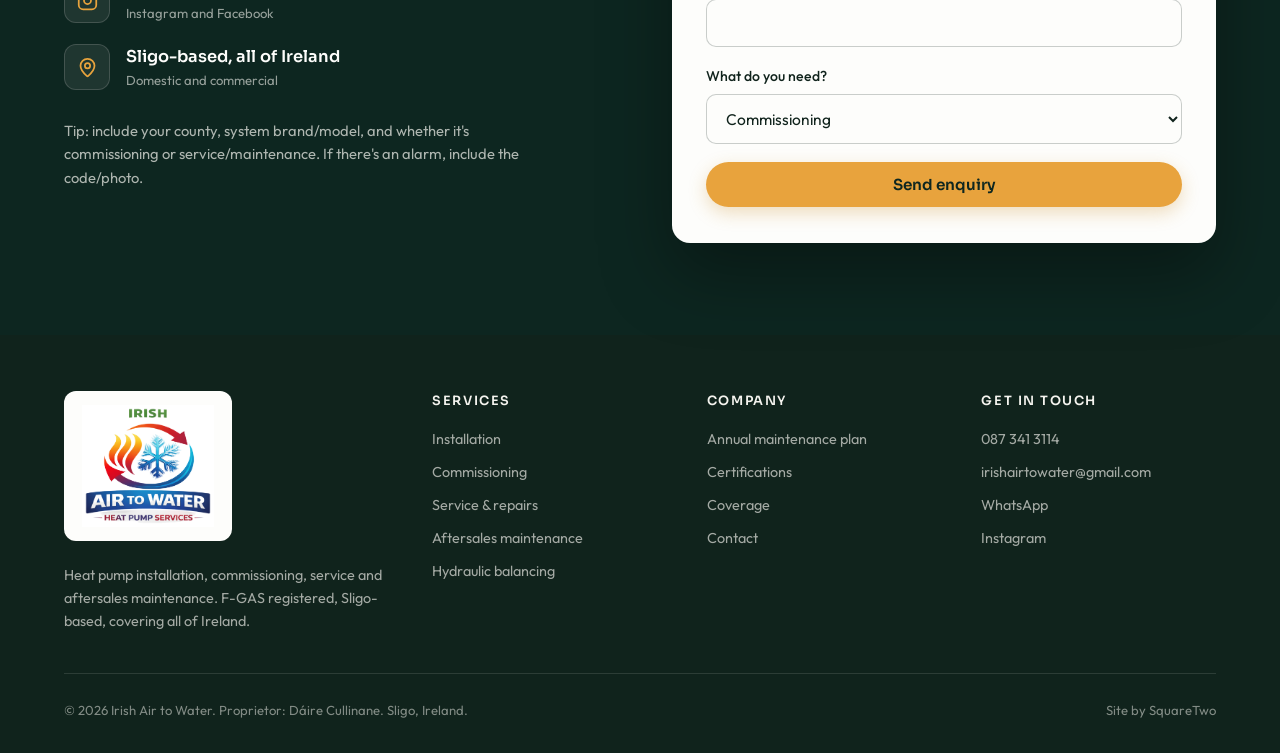
==== commit 5a727077: "Align home to live site: his headline, sections, copy and enquiry form" ====
--- a/index.html
+++ b/index.html
@@ -24,7 +24,7 @@
 <link rel="preconnect" href="https://fonts.googleapis.com">
 <link rel="preconnect" href="https://fonts.gstatic.com" crossorigin>
 <link href="https://fonts.googleapis.com/css2?family=Sora:wght@400;500;600;700&family=Outfit:wght@300;400;500;600&display=swap" rel="stylesheet">
-<link rel="stylesheet" href="assets/styles.css?v=4be7ceb3">
+<link rel="stylesheet" href="assets/styles.css?v=59b5782f">
 <script type="application/ld+json">{"@context": "https://schema.org", "@type": "HVACBusiness", "@id": "https://irishairtowater.com/#business", "name": "Irish Air to Water", "description": "Air-to-water heat pump specialist. Installation, commissioning, service and repairs, and aftersales maintenance. F-GAS registered, Sligo-based, covering all of Ireland.", "url": "https://irishairtowater.com", "telephone": "+353 87 341 3114", "email": "irishairtowater@gmail.com", "founder": {"@type": "Person", "name": "Dáire Cullinane", "jobTitle": "Proprietor"}, "address": {"@type": "PostalAddress", "addressLocality": "Sligo", "addressRegion": "County Sligo", "addressCountry": "IE"}, "areaServed": {"@type": "Country", "name": "Ireland"}, "sameAs": ["https://www.instagram.com/irish_airtowater"], "knowsAbout": ["Air to water heat pumps", "F-Gas refrigerant handling", "Heat pump commissioning", "Hydraulic balancing", "R290 propane heat pumps"], "makesOffer": [{"@type": "Offer", "itemOffered": {"@type": "Service", "name": "Heat pump installation"}}, {"@type": "Offer", "itemOffered": {"@type": "Service", "name": "Heat pump commissioning"}}, {"@type": "Offer", "itemOffered": {"@type": "Service", "name": "Heat pump service and repairs"}}, {"@type": "Offer", "itemOffered": {"@type": "Service", "name": "Aftersales maintenance"}}, {"@type": "Offer", "itemOffered": {"@type": "Service", "name": "Annual maintenance visit"}}, {"@type": "Offer", "itemOffered": {"@type": "Service", "name": "Hydraulic balancing"}}], "hasCredential": [{"@type": "EducationalOccupationalCredential", "name": "F-Gas Registered"}, {"@type": "EducationalOccupationalCredential", "name": "QQI Level 6 Advanced Certificate, Craft - Refrigeration and Air Conditioning"}, {"@type": "EducationalOccupationalCredential", "name": "Grant Aerona R290 Air Source Heat Pump Course"}]}</script>
 </head>
 <body>
@@ -60,12 +60,11 @@
   </video>
   <div class="bleed-scrim" aria-hidden="true"></div>
   <div class="wrap bleed-content">
-    <span class="eyebrow">Air-to-Water Heat Pump Specialist, Ireland-wide</span>
-    <h1>Heat pumps installed, commissioned and looked after <em>properly</em>.</h1>
-    <p class="lede">Installation, commissioning, service and aftersales maintenance for air-to-water heat pumps. F-GAS registered, Sligo-based, covering all of Ireland.</p>
+    <h1>Air-to-Water Heat Pump Specialist, Ireland-wide.</h1>
+    <p class="lede">Sligo-based, providing nationwide coverage across Ireland for air-to-water heat pump commissioning, servicing, repairs, and aftersales maintenance. Domestic and commercial systems supported.</p>
     <div class="hero-ctas">
-      <a class="btn btn-amber" href="contact.html">Request a callback</a>
-      <a class="btn btn-ghost" href="services.html">See what we do</a>
+      <a class="btn btn-amber" href="tel:+353873413114"><svg viewBox="0 0 24 24" fill="none" stroke="currentColor" stroke-width="2" stroke-linecap="round" stroke-linejoin="round"><path d="M22 16.92v3a2 2 0 0 1-2.18 2 19.79 19.79 0 0 1-8.63-3.07 19.5 19.5 0 0 1-6-6 19.79 19.79 0 0 1-3.07-8.67A2 2 0 0 1 4.11 2h3a2 2 0 0 1 2 1.72 12.84 12.84 0 0 0 .7 2.81 2 2 0 0 1-.45 2.11L8.09 9.91a16 16 0 0 0 6 6l1.27-1.27a2 2 0 0 1 2.11-.45 12.84 12.84 0 0 0 2.81.7A2 2 0 0 1 22 16.92z"/></svg>Call 087 341 3114</a>
+      <a class="btn btn-ghost" href="https://wa.me/353873413114" target="_blank" rel="noopener">WhatsApp</a>
     </div>
   </div>
 </section>
@@ -79,20 +78,9 @@
   </div>
 </div>
 
-<section id="services">
-  <div class="wrap">
-    <div class="sec-head reveal">
-      <h2>Air-to-water heat pumps, domestic and commercial.</h2>
-      <p>Installation, commissioning, service and repairs, and aftersales maintenance.</p>
-    </div>
-    <div class="svc-grid">
-      <a class="svc svc-feature reveal" href="services.html#installation">
-        <div class="media-frame"><img class="media-img" src="images/installation-outdoor-unit.jpg" alt="Twin-fan air-to-water heat pump outdoor unit mounted against a wall" width="750" height="1000" loading="lazy" decoding="async"></div>
-        <div class="svc-feature-body">
-          <h3>Installation</h3>
-          <p>Air-to-water heat pump installation for domestic and commercial systems, through to commissioning and handover.</p>
-        </div>
-      </a>
+<section id="services" class="sec-tight">
+  <div class="wrap">
+    <div class="svc-grid svc-grid-3">
       <a class="svc reveal" href="services.html#commissioning">
         <div class="svc-watermark" aria-hidden="true"><svg viewBox="0 0 24 24" fill="none" stroke="currentColor" stroke-width="2" stroke-linecap="round" stroke-linejoin="round"><path d="M14.7 6.3a1 1 0 0 0 0 1.4l1.6 1.6a1 1 0 0 0 1.4 0l3.77-3.77a6 6 0 0 1-7.94 7.94l-6.91 6.91a2.12 2.12 0 0 1-3-3l6.91-6.91a6 6 0 0 1 7.94-7.94l-3.76 3.76z"/></svg></div>
         <h3>Commissioning</h3>
@@ -108,26 +96,38 @@
         <h3>Aftersales Maintenance</h3>
         <p>Planned servicing and callouts to keep systems running efficiently year-round.</p>
       </a>
-      <a class="svc reveal" href="maintenance.html">
-        <div class="svc-watermark" aria-hidden="true"><svg viewBox="0 0 24 24" fill="none" stroke="currentColor" stroke-width="2" stroke-linecap="round" stroke-linejoin="round"><path d="M20 6 9 17l-5-5"/></svg></div>
-        <h3>Annual Maintenance Visit</h3>
-        <p>What your yearly visit includes, and what falls outside it. Shared with every customer before the visit.</p>
-      </a>
-    </div>
+    </div>
+  </div>
+</section>
+
+<section class="bg-white">
+  <div class="wrap">
+    <div class="sec-head reveal">
+      <h2>Services.</h2>
+      <p>Air-to-water heat pumps. Domestic and commercial.</p>
+    </div>
+    <ul class="tick-list issues-list reveal">
+      <li><svg viewBox="0 0 24 24" fill="none" stroke="currentColor" stroke-width="2.4" stroke-linecap="round" stroke-linejoin="round"><path d="M20 6 9 17l-5-5"/></svg>Commissioning &amp; setup (controls, temperatures, checks)</li>
+      <li><svg viewBox="0 0 24 24" fill="none" stroke="currentColor" stroke-width="2.4" stroke-linecap="round" stroke-linejoin="round"><path d="M20 6 9 17l-5-5"/></svg>Performance optimisation &amp; troubleshooting</li>
+      <li><svg viewBox="0 0 24 24" fill="none" stroke="currentColor" stroke-width="2.4" stroke-linecap="round" stroke-linejoin="round"><path d="M20 6 9 17l-5-5"/></svg>Routine / planned maintenance</li>
+      <li><svg viewBox="0 0 24 24" fill="none" stroke="currentColor" stroke-width="2.4" stroke-linecap="round" stroke-linejoin="round"><path d="M20 6 9 17l-5-5"/></svg>Repairs &amp; fault finding (alarms, cycling, low performance)</li>
+      <li><svg viewBox="0 0 24 24" fill="none" stroke="currentColor" stroke-width="2.4" stroke-linecap="round" stroke-linejoin="round"><path d="M20 6 9 17l-5-5"/></svg>Clear reporting &amp; recommendations</li>
+    </ul>
+    <div style="margin-top:30px"><a class="btn btn-ghost" href="services.html">See all services</a></div>
   </div>
 </section>
 
 <section class="bg-pine">
   <div class="wrap">
     <div class="sec-head reveal">
-      <h2>Common issues.</h2>
-      <p>If any of these sound familiar, get in touch.</p>
+      <h2>Common callouts.</h2>
+      <p>If you're seeing any of these, they're usually fixable with the right checks.</p>
     </div>
     <ul class="tick-list issues-list reveal"><li><svg viewBox="0 0 24 24" fill="none" stroke="currentColor" stroke-width="2.4" stroke-linecap="round" stroke-linejoin="round"><path d="M20 6 9 17l-5-5"/></svg>High electricity bills / low efficiency</li><li><svg viewBox="0 0 24 24" fill="none" stroke="currentColor" stroke-width="2.4" stroke-linecap="round" stroke-linejoin="round"><path d="M20 6 9 17l-5-5"/></svg>Heat pump cycling on/off</li><li><svg viewBox="0 0 24 24" fill="none" stroke="currentColor" stroke-width="2.4" stroke-linecap="round" stroke-linejoin="round"><path d="M20 6 9 17l-5-5"/></svg>DHW not reaching temperature</li><li><svg viewBox="0 0 24 24" fill="none" stroke="currentColor" stroke-width="2.4" stroke-linecap="round" stroke-linejoin="round"><path d="M20 6 9 17l-5-5"/></svg>Cold rooms / poor heat output</li><li><svg viewBox="0 0 24 24" fill="none" stroke="currentColor" stroke-width="2.4" stroke-linecap="round" stroke-linejoin="round"><path d="M20 6 9 17l-5-5"/></svg>Noise, alarms, or frequent defrost</li></ul>
   </div>
 </section>
 
-<section class="bg-white">
+<section>
   <div class="wrap">
     <div class="sec-head reveal">
       <h2>Recent work.</h2>
@@ -143,9 +143,7 @@
   </div>
 </section>
 
-
-
-<section>
+<section class="bg-white">
   <div class="wrap">
     <div class="sec-head reveal">
       <h2>What our customers say.</h2>
@@ -173,31 +171,16 @@
   </div>
 </section>
 
-<section id="about" class="about bg-white">
-  <div class="wrap about-grid">
-    <div class="about-media reveal">
-      <div class="media-frame"><img class="media-img" src="images/about-installed-unit.jpg" alt="A Grant Aerona air-to-water heat pump installed at a home" width="750" height="1000" loading="lazy" decoding="async"></div>
-    </div>
-    <div class="reveal">
-      <h2>About Irish Air to Water.</h2>
-      <p>Irish Air to Water is run by D&aacute;ire Cullinane, an F-GAS registered heat pump specialist based in Sligo and working across all of Ireland.</p>
-      <p>He holds a QQI Level 6 Advanced Certificate in Refrigeration and Air Conditioning, awarded with Credit, and is trained on Grant R290 air source heat pumps.</p>
-      <div class="sig">D&aacute;ire Cullinane<small>Proprietor, Irish Air to Water</small></div>
-      <div style="margin-top:26px"><a class="btn btn-ghost" href="certifications.html">See our certifications</a></div>
-    </div>
-  </div>
-</section>
-
 <section id="coverage" class="coverage-band" style="padding:64px 0">
   <div class="wrap coverage-band-inner">
     <div class="reveal">
-      <h2>Sligo-based. Covering all of Ireland.</h2>
-      <p>Air-to-water heat pump work across Ireland, for domestic and commercial systems.</p>
+      <h2>Coverage.</h2>
+      <p style="max-width:62ch">Based in Sligo and covering all of Ireland for air-to-water heat pump commissioning, servicing, repairs and aftersales maintenance. Domestic and commercial work welcome. Travel nationwide.</p>
     </div>
     <ul class="tick-list reveal">
-      <li><svg viewBox="0 0 24 24" fill="none" stroke="currentColor" stroke-width="2.4" stroke-linecap="round" stroke-linejoin="round"><path d="M20 6 9 17l-5-5"/></svg>Based in Sligo</li>
-      <li><svg viewBox="0 0 24 24" fill="none" stroke="currentColor" stroke-width="2.4" stroke-linecap="round" stroke-linejoin="round"><path d="M20 6 9 17l-5-5"/></svg>Covering all of Ireland</li>
-      <li><svg viewBox="0 0 24 24" fill="none" stroke="currentColor" stroke-width="2.4" stroke-linecap="round" stroke-linejoin="round"><path d="M20 6 9 17l-5-5"/></svg>Domestic and commercial</li>
+      <li><svg viewBox="0 0 24 24" fill="none" stroke="currentColor" stroke-width="2.4" stroke-linecap="round" stroke-linejoin="round"><path d="M20 6 9 17l-5-5"/></svg>Sligo base</li>
+      <li><svg viewBox="0 0 24 24" fill="none" stroke="currentColor" stroke-width="2.4" stroke-linecap="round" stroke-linejoin="round"><path d="M20 6 9 17l-5-5"/></svg>Ireland-wide</li>
+      <li><svg viewBox="0 0 24 24" fill="none" stroke="currentColor" stroke-width="2.4" stroke-linecap="round" stroke-linejoin="round"><path d="M20 6 9 17l-5-5"/></svg>Domestic &amp; commercial</li>
     </ul>
   </div>
 </section>
@@ -205,7 +188,8 @@
 <section class="sec-tight" id="brands">
   <div class="wrap">
     <div class="sec-head reveal">
-      <h2>Brands we work with.</h2>
+      <h2>Heat pump brands supported.</h2>
+      <p>Experience commissioning, servicing and maintaining a wide range of domestic and commercial air-to-water systems.</p>
     </div>
     <div class="brands-row reveal"><span class="brand-mark">MasterTherm</span><span class="brand-mark">Mitsubishi Electric</span><span class="brand-mark">Mitsubishi Heavy Industries</span><span class="brand-mark">Panasonic</span><span class="brand-mark">Samsung</span></div>
   </div>
@@ -214,8 +198,8 @@
 <section id="contact" class="contact">
   <div class="wrap contact-grid">
     <div class="reveal">
-      <h2>Get in touch.</h2>
-      <p class="contact-lede">Call, WhatsApp, email or send the form.</p>
+      <h2>Contact.</h2>
+      <p class="contact-lede">Fastest way to book:</p>
       <ul class="contact-list">
   <li>
     <div class="c-icon"><svg viewBox="0 0 24 24" fill="none" stroke="currentColor" stroke-width="2" stroke-linecap="round" stroke-linejoin="round"><path d="M22 16.92v3a2 2 0 0 1-2.18 2 19.79 19.79 0 0 1-8.63-3.07 19.5 19.5 0 0 1-6-6 19.79 19.79 0 0 1-3.07-8.67A2 2 0 0 1 4.11 2h3a2 2 0 0 1 2 1.72 12.84 12.84 0 0 0 .7 2.81 2 2 0 0 1-.45 2.11L8.09 9.91a16 16 0 0 0 6 6l1.27-1.27a2 2 0 0 1 2.11-.45 12.84 12.84 0 0 0 2.81.7A2 2 0 0 1 22 16.92z"/></svg></div>
@@ -234,10 +218,10 @@
     <div><a href="index.html#coverage">Sligo-based, all of Ireland</a><small>Domestic and commercial</small></div>
   </li>
 </ul>
+      <p style="color:rgba(244,243,238,0.7);font-size:0.92rem;margin-top:28px;max-width:48ch">Tip: include your county, system brand/model, and whether it's commissioning or service/maintenance. If there's an alarm, include the code/photo.</p>
     </div>
     <div class="form-card reveal">
-  <h3>Request a callback</h3>
-  <p class="form-sub">Tell us about your system and we'll come back to you.</p>
+  <h3>Send an enquiry</h3>
   <form data-iatw-form>
     <div class="field-row">
       <div class="field">
@@ -250,34 +234,24 @@
       </div>
     </div>
     <div class="field">
-      <label for="f-email">Email <span style="font-weight:400;color:#5c6b64">(optional)</span></label>
-      <input id="f-email" type="email" name="email" autocomplete="email">
-    </div>
-    <div class="field-row">
-      <div class="field">
-        <label for="f-county">County</label>
-        <input id="f-county" type="text" name="county" placeholder="e.g. Sligo">
-      </div>
-      <div class="field">
-        <label for="f-type">What do you need?</label>
-        <select id="f-type" name="type">
-          <option>Installation</option>
-          <option>Commissioning</option>
-          <option>Service or repair</option>
-          <option>Aftersales maintenance</option>
-          <option>Something else</option>
-        </select>
-      </div>
+      <label for="f-county">County</label>
+      <input id="f-county" type="text" name="county">
     </div>
     <div class="field">
-      <label for="f-brand">Heat pump brand and model <span style="font-weight:400;color:#5c6b64">(if known)</span></label>
+      <label for="f-brand">Heat pump brand / model</label>
       <input id="f-brand" type="text" name="brand">
     </div>
     <div class="field">
-      <label for="f-msg">Tell us a little about the job</label>
-      <textarea id="f-msg" name="message"></textarea>
-    </div>
-    <button class="btn btn-amber" type="submit" style="width:100%; justify-content:center;">Send request</button>
+      <label for="f-type">What do you need?</label>
+      <select id="f-type" name="type">
+        <option>Commissioning</option>
+        <option>Service or repair</option>
+        <option>Aftersales maintenance</option>
+        <option>Installation</option>
+        <option>Something else</option>
+      </select>
+    </div>
+    <button class="btn btn-amber" type="submit" style="width:100%; justify-content:center;">Send enquiry</button>
   </form>
 </div>
   </div>
--- a/assets/styles.css
+++ b/assets/styles.css
@@ -414,6 +414,7 @@
   grid-auto-rows: minmax(190px, auto);
   gap: 18px;
 }
+.svc-grid-3 { grid-auto-rows: minmax(210px, auto); }
 .svc {
   border-radius: var(--radius);
   padding: 30px 28px;
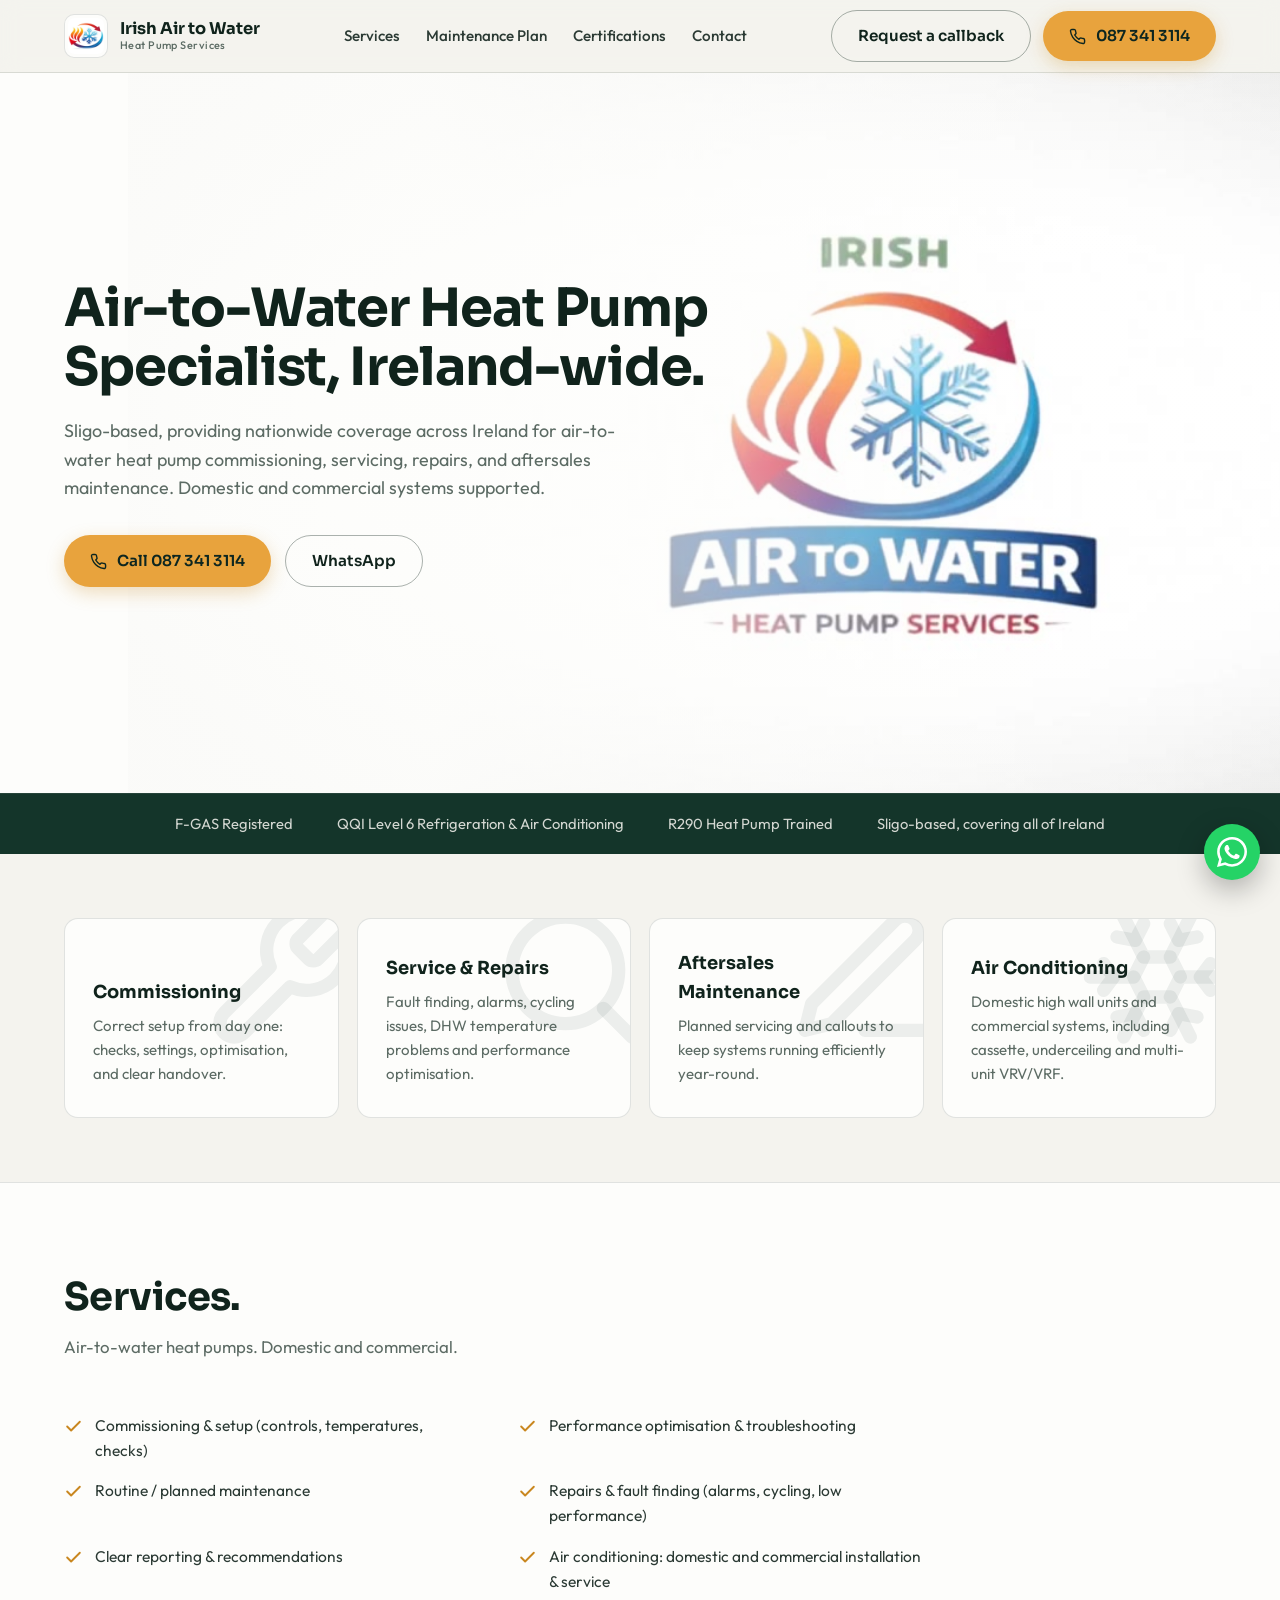
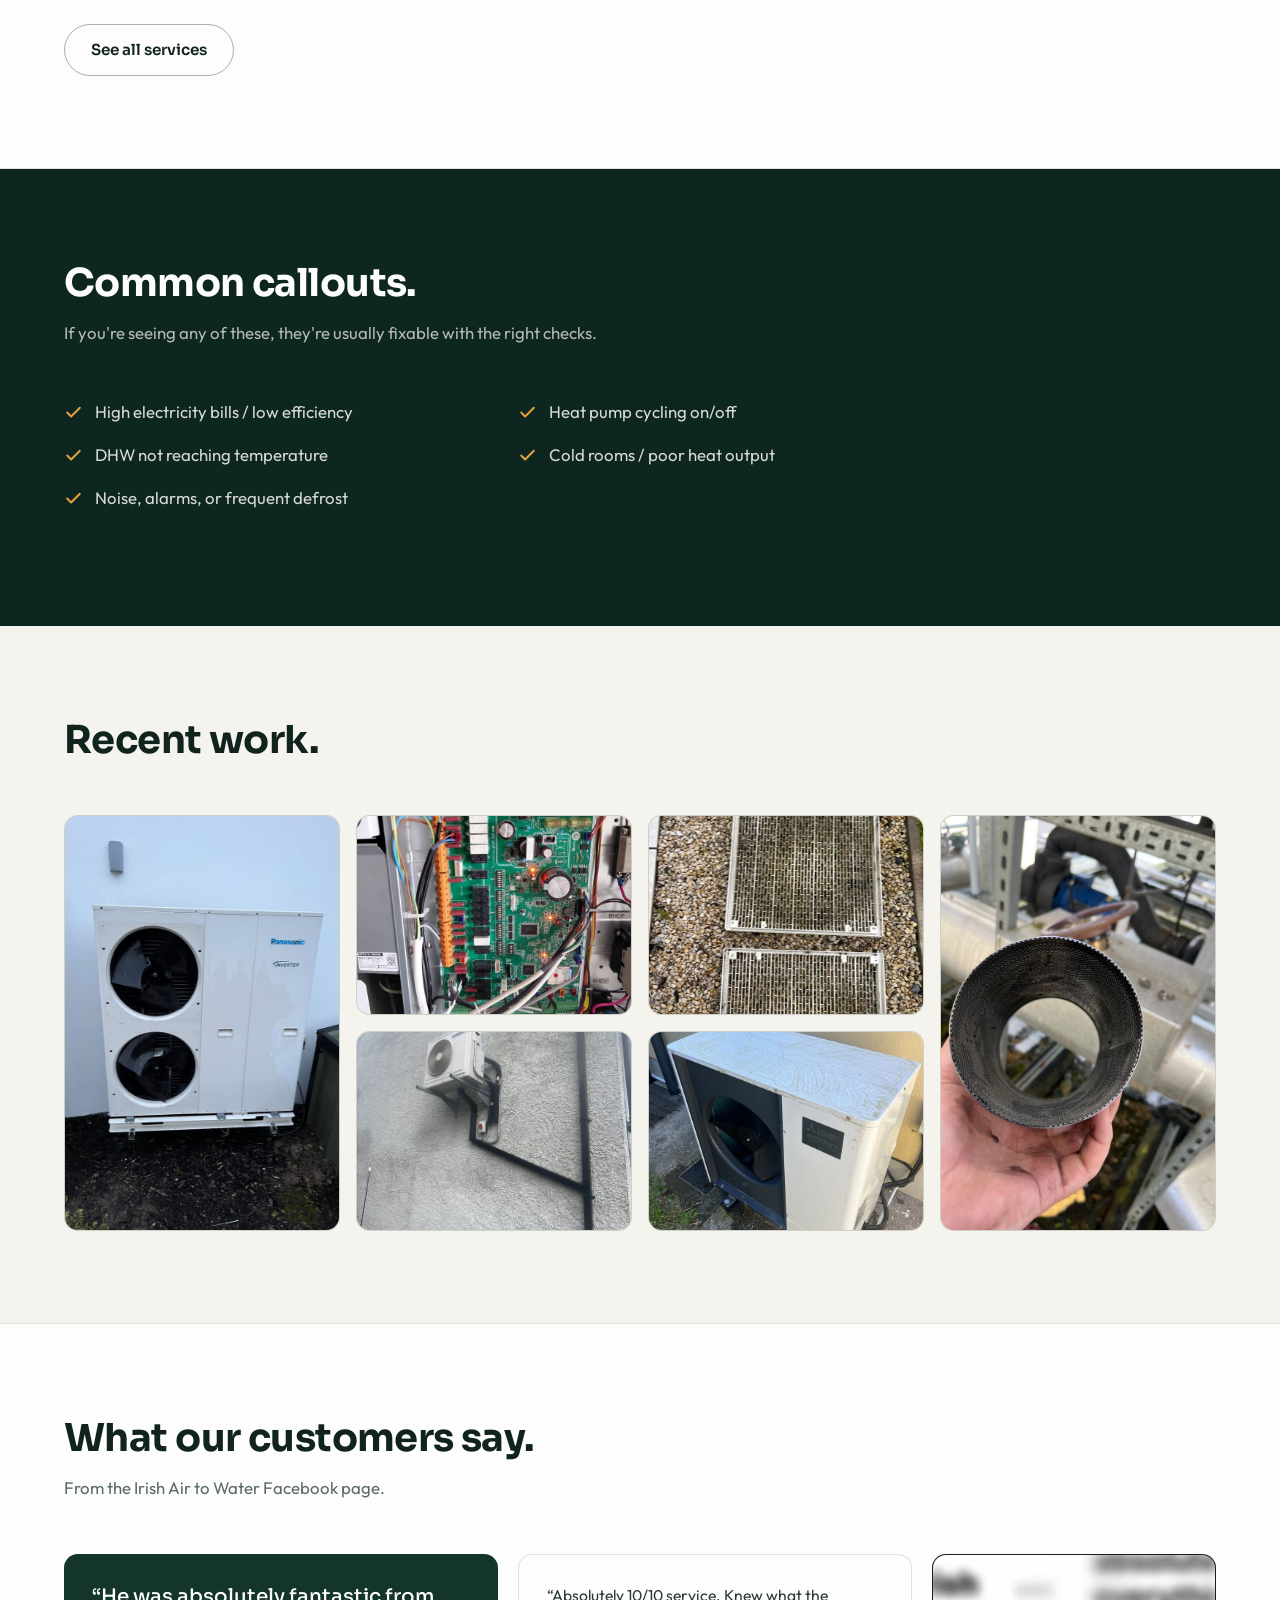
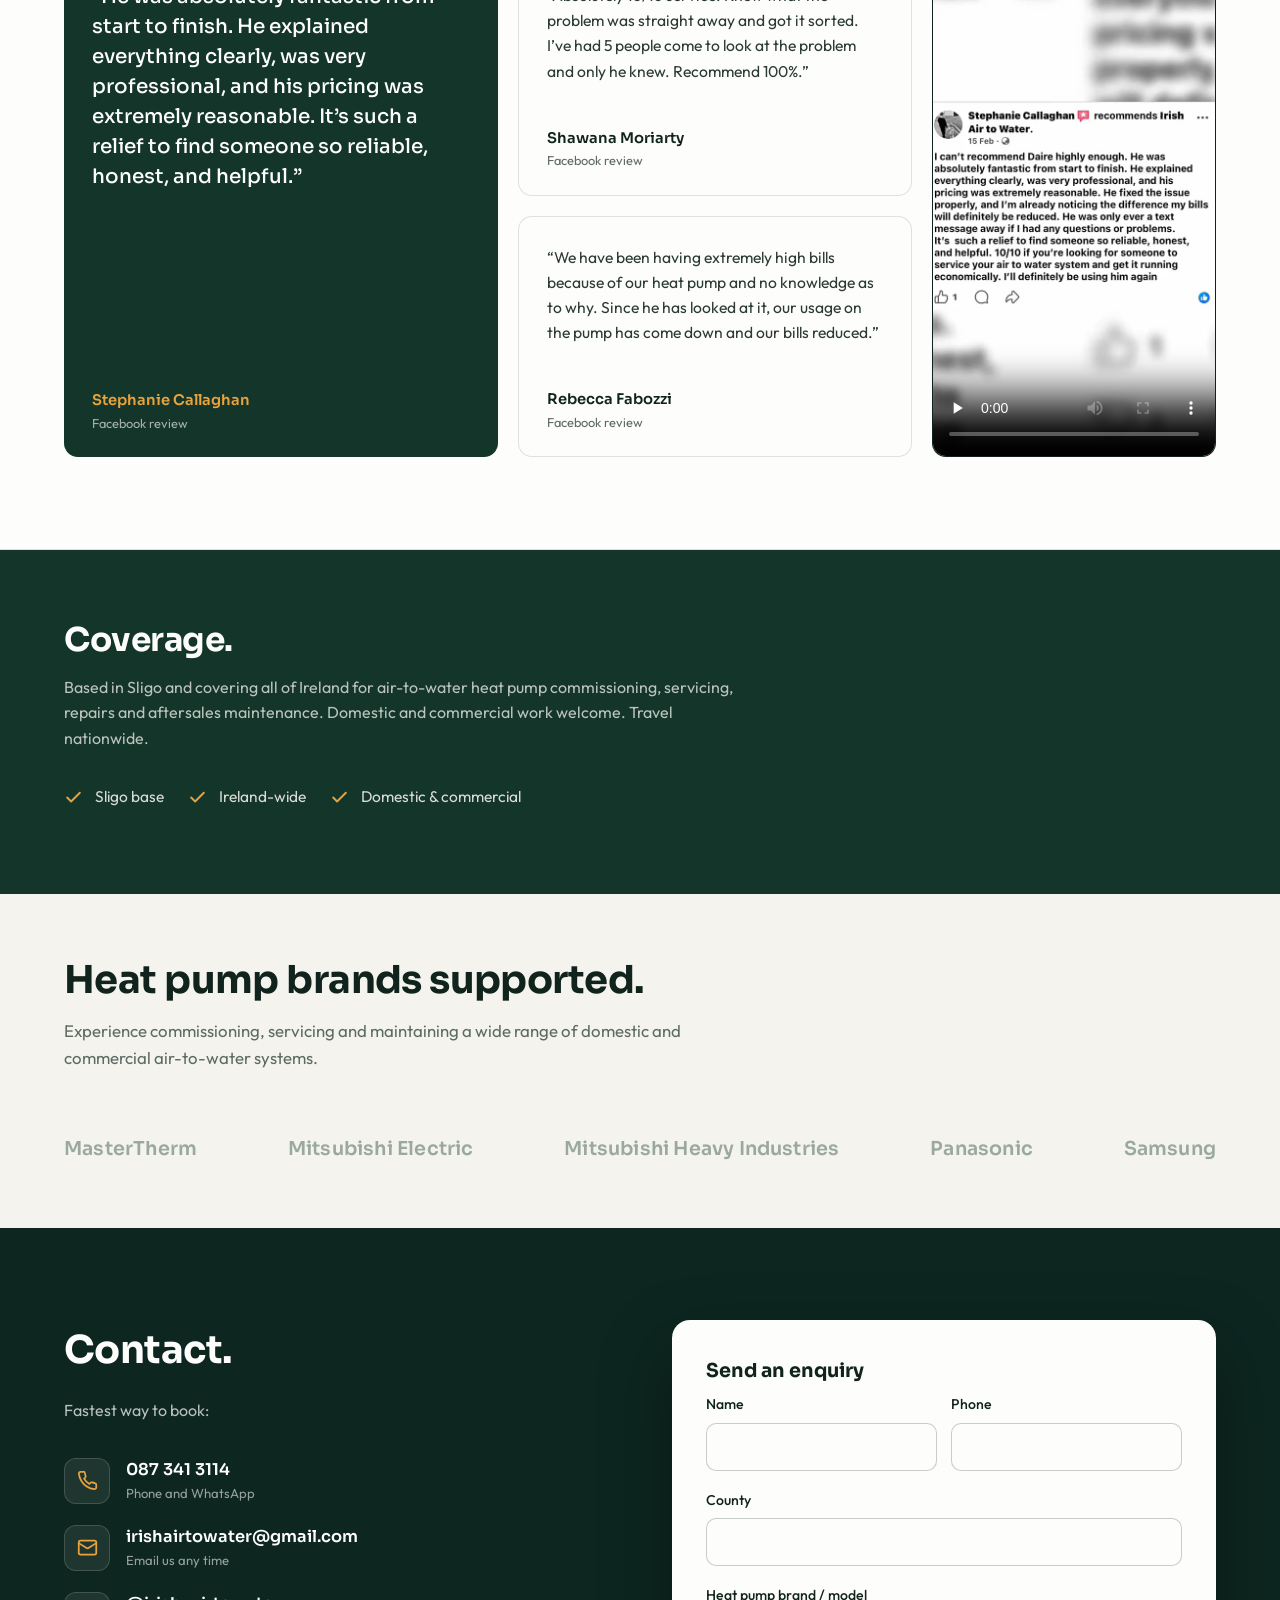
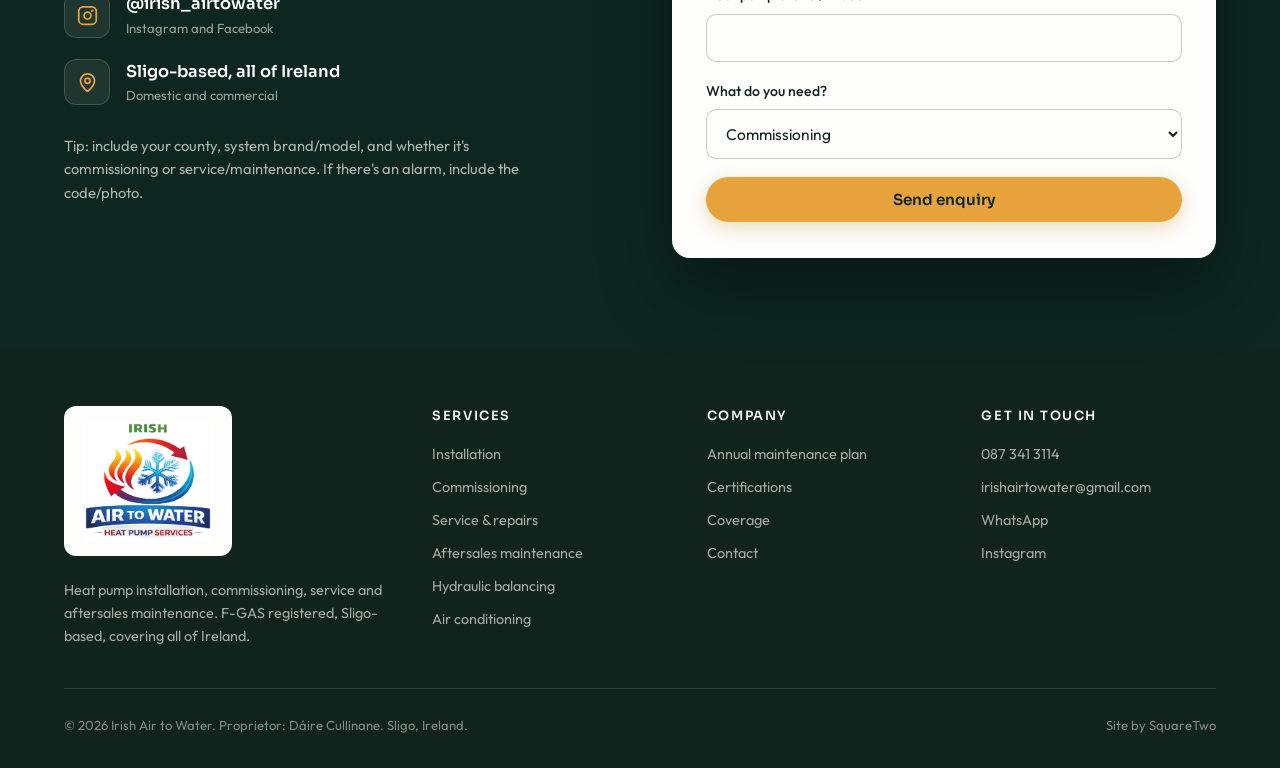
==== commit 61318e11: "Add air conditioning services, domestic and commercial" ====
--- a/index.html
+++ b/index.html
@@ -4,13 +4,13 @@
 <script>document.documentElement.className+=' js';</script>
 <meta charset="UTF-8">
 <meta name="viewport" content="width=device-width, initial-scale=1.0">
-<title>Heat Pump Installation & Service, Sligo | Irish Air to Water</title>
-<meta name="description" content="Air-to-water heat pump specialist. Installation, commissioning, service and aftersales maintenance. F-GAS registered, Sligo-based, covering all of Ireland.">
+<title>Heat Pump & Air Conditioning Specialist, Sligo | Irish Air to Water</title>
+<meta name="description" content="Air-to-water heat pump commissioning, service and maintenance, plus domestic and commercial air conditioning. F-GAS registered, Sligo-based, all of Ireland.">
 <link rel="canonical" href="https://irishairtowater.com/">
 <meta property="og:type" content="website">
 <meta property="og:site_name" content="Irish Air to Water">
-<meta property="og:title" content="Heat Pump Installation & Service, Sligo | Irish Air to Water">
-<meta property="og:description" content="Air-to-water heat pump specialist. Installation, commissioning, service and aftersales maintenance. F-GAS registered, Sligo-based, covering all of Ireland.">
+<meta property="og:title" content="Heat Pump & Air Conditioning Specialist, Sligo | Irish Air to Water">
+<meta property="og:description" content="Air-to-water heat pump commissioning, service and maintenance, plus domestic and commercial air conditioning. F-GAS registered, Sligo-based, all of Ireland.">
 <meta property="og:url" content="https://irishairtowater.com/">
 <meta property="og:locale" content="en_IE">
 <meta property="og:image" content="https://irishairtowater.com/images/og-image.jpg">
@@ -24,8 +24,8 @@
 <link rel="preconnect" href="https://fonts.googleapis.com">
 <link rel="preconnect" href="https://fonts.gstatic.com" crossorigin>
 <link href="https://fonts.googleapis.com/css2?family=Sora:wght@400;500;600;700&family=Outfit:wght@300;400;500;600&display=swap" rel="stylesheet">
-<link rel="stylesheet" href="assets/styles.css?v=59b5782f">
-<script type="application/ld+json">{"@context": "https://schema.org", "@type": "HVACBusiness", "@id": "https://irishairtowater.com/#business", "name": "Irish Air to Water", "description": "Air-to-water heat pump specialist. Installation, commissioning, service and repairs, and aftersales maintenance. F-GAS registered, Sligo-based, covering all of Ireland.", "url": "https://irishairtowater.com", "telephone": "+353 87 341 3114", "email": "irishairtowater@gmail.com", "founder": {"@type": "Person", "name": "Dáire Cullinane", "jobTitle": "Proprietor"}, "address": {"@type": "PostalAddress", "addressLocality": "Sligo", "addressRegion": "County Sligo", "addressCountry": "IE"}, "areaServed": {"@type": "Country", "name": "Ireland"}, "sameAs": ["https://www.instagram.com/irish_airtowater"], "knowsAbout": ["Air to water heat pumps", "F-Gas refrigerant handling", "Heat pump commissioning", "Hydraulic balancing", "R290 propane heat pumps"], "makesOffer": [{"@type": "Offer", "itemOffered": {"@type": "Service", "name": "Heat pump installation"}}, {"@type": "Offer", "itemOffered": {"@type": "Service", "name": "Heat pump commissioning"}}, {"@type": "Offer", "itemOffered": {"@type": "Service", "name": "Heat pump service and repairs"}}, {"@type": "Offer", "itemOffered": {"@type": "Service", "name": "Aftersales maintenance"}}, {"@type": "Offer", "itemOffered": {"@type": "Service", "name": "Annual maintenance visit"}}, {"@type": "Offer", "itemOffered": {"@type": "Service", "name": "Hydraulic balancing"}}], "hasCredential": [{"@type": "EducationalOccupationalCredential", "name": "F-Gas Registered"}, {"@type": "EducationalOccupationalCredential", "name": "QQI Level 6 Advanced Certificate, Craft - Refrigeration and Air Conditioning"}, {"@type": "EducationalOccupationalCredential", "name": "Grant Aerona R290 Air Source Heat Pump Course"}]}</script>
+<link rel="stylesheet" href="assets/styles.css?v=a26a5541">
+<script type="application/ld+json">{"@context": "https://schema.org", "@type": "HVACBusiness", "@id": "https://irishairtowater.com/#business", "name": "Irish Air to Water", "description": "Air-to-water heat pump specialist and air conditioning installer. Commissioning, service and repairs, aftersales maintenance, and domestic and commercial air conditioning. F-GAS registered, Sligo-based, covering all of Ireland.", "url": "https://irishairtowater.com", "telephone": "+353 87 341 3114", "email": "irishairtowater@gmail.com", "founder": {"@type": "Person", "name": "Dáire Cullinane", "jobTitle": "Proprietor"}, "address": {"@type": "PostalAddress", "addressLocality": "Sligo", "addressRegion": "County Sligo", "addressCountry": "IE"}, "areaServed": {"@type": "Country", "name": "Ireland"}, "sameAs": ["https://www.instagram.com/irish_airtowater"], "knowsAbout": ["Air to water heat pumps", "F-Gas refrigerant handling", "Heat pump commissioning", "Hydraulic balancing", "R290 propane heat pumps", "Air conditioning installation", "Cassette and underceiling air conditioning", "VRV and VRF systems"], "makesOffer": [{"@type": "Offer", "itemOffered": {"@type": "Service", "name": "Heat pump installation"}}, {"@type": "Offer", "itemOffered": {"@type": "Service", "name": "Heat pump commissioning"}}, {"@type": "Offer", "itemOffered": {"@type": "Service", "name": "Heat pump service and repairs"}}, {"@type": "Offer", "itemOffered": {"@type": "Service", "name": "Aftersales maintenance"}}, {"@type": "Offer", "itemOffered": {"@type": "Service", "name": "Annual maintenance visit"}}, {"@type": "Offer", "itemOffered": {"@type": "Service", "name": "Hydraulic balancing"}}, {"@type": "Offer", "itemOffered": {"@type": "Service", "name": "Domestic air conditioning installation and service"}}, {"@type": "Offer", "itemOffered": {"@type": "Service", "name": "Commercial air conditioning installation and service"}}, {"@type": "Offer", "itemOffered": {"@type": "Service", "name": "VRV and VRF multi-unit air conditioning systems"}}], "hasCredential": [{"@type": "EducationalOccupationalCredential", "name": "F-Gas Registered"}, {"@type": "EducationalOccupationalCredential", "name": "QQI Level 6 Advanced Certificate, Craft - Refrigeration and Air Conditioning"}, {"@type": "EducationalOccupationalCredential", "name": "Grant Aerona R290 Air Source Heat Pump Course"}]}</script>
 </head>
 <body>
 <a class="skip-link" href="#main">Skip to content</a>
@@ -96,6 +96,11 @@
         <h3>Aftersales Maintenance</h3>
         <p>Planned servicing and callouts to keep systems running efficiently year-round.</p>
       </a>
+      <a class="svc reveal" href="services.html#air-conditioning">
+        <div class="svc-watermark" aria-hidden="true"><svg viewBox="0 0 24 24" fill="none" stroke="currentColor" stroke-width="2" stroke-linecap="round" stroke-linejoin="round"><path d="m10 20-1.25-2.5L6 18"/><path d="M10 4 8.75 6.5 6 6"/><path d="m14 20 1.25-2.5L18 18"/><path d="m14 4 1.25 2.5L18 6"/><path d="m17 21-3-6h-4"/><path d="m17 3-3 6 1.5 3"/><path d="M2 12h6.5L10 9"/><path d="m20 10-1.5 2 1.5 2"/><path d="M22 12h-6.5L14 15"/><path d="m4 10 1.5 2L4 14"/><path d="m7 21 3-6-1.5-3"/><path d="m7 3 3 6h4"/></svg></div>
+        <h3>Air Conditioning</h3>
+        <p>Domestic high wall units and commercial systems, including cassette, underceiling and multi-unit VRV/VRF.</p>
+      </a>
     </div>
   </div>
 </section>
@@ -112,6 +117,7 @@
       <li><svg viewBox="0 0 24 24" fill="none" stroke="currentColor" stroke-width="2.4" stroke-linecap="round" stroke-linejoin="round"><path d="M20 6 9 17l-5-5"/></svg>Routine / planned maintenance</li>
       <li><svg viewBox="0 0 24 24" fill="none" stroke="currentColor" stroke-width="2.4" stroke-linecap="round" stroke-linejoin="round"><path d="M20 6 9 17l-5-5"/></svg>Repairs &amp; fault finding (alarms, cycling, low performance)</li>
       <li><svg viewBox="0 0 24 24" fill="none" stroke="currentColor" stroke-width="2.4" stroke-linecap="round" stroke-linejoin="round"><path d="M20 6 9 17l-5-5"/></svg>Clear reporting &amp; recommendations</li>
+      <li><svg viewBox="0 0 24 24" fill="none" stroke="currentColor" stroke-width="2.4" stroke-linecap="round" stroke-linejoin="round"><path d="M20 6 9 17l-5-5"/></svg>Air conditioning: domestic and commercial installation &amp; service</li>
     </ul>
     <div style="margin-top:30px"><a class="btn btn-ghost" href="services.html">See all services</a></div>
   </div>
@@ -248,6 +254,7 @@
         <option>Service or repair</option>
         <option>Aftersales maintenance</option>
         <option>Installation</option>
+        <option>Air conditioning</option>
         <option>Something else</option>
       </select>
     </div>
@@ -273,6 +280,7 @@
           <li><a href="services.html#repairs">Service &amp; repairs</a></li>
           <li><a href="services.html#aftersales">Aftersales maintenance</a></li>
           <li><a href="services.html#balancing">Hydraulic balancing</a></li>
+          <li><a href="services.html#air-conditioning">Air conditioning</a></li>
         </ul>
       </div>
       <div>
--- a/assets/styles.css
+++ b/assets/styles.css
@@ -414,7 +414,12 @@
   grid-auto-rows: minmax(190px, auto);
   gap: 18px;
 }
-.svc-grid-3 { grid-auto-rows: minmax(210px, auto); }
+.svc-grid-3 {
+  grid-template-columns: repeat(4, 1fr);
+  grid-auto-rows: minmax(200px, auto);
+}
+@media (max-width: 1024px) { .svc-grid-3 { grid-template-columns: repeat(2, 1fr); } }
+@media (max-width: 600px) { .svc-grid-3 { grid-template-columns: 1fr; } }
 .svc {
   border-radius: var(--radius);
   padding: 30px 28px;
@@ -499,6 +504,14 @@
 .tick-list svg { width: 19px; height: 19px; color: var(--amber-deep); flex-shrink: 0; margin-top: 4px; }
 .bg-pine .tick-list li { color: rgba(244, 243, 238, 0.85); }
 .bg-pine .tick-list svg { color: var(--amber); }
+
+.svc-detail-full {
+  padding: 56px 0;
+  border-top: 1px solid var(--line);
+}
+.svc-detail-full h2 { font-size: clamp(1.5rem, 2.5vw, 2rem); margin-bottom: 14px; letter-spacing: -0.015em; }
+.svc-detail-full > p { color: var(--text-soft); max-width: 68ch; }
+.svc-detail-full .panel h3 { margin-bottom: 16px; }
 
 /* ---------- Problems band ---------- */
 .prob-cols { display: grid; grid-template-columns: repeat(2, 1fr); gap: 0 56px; }
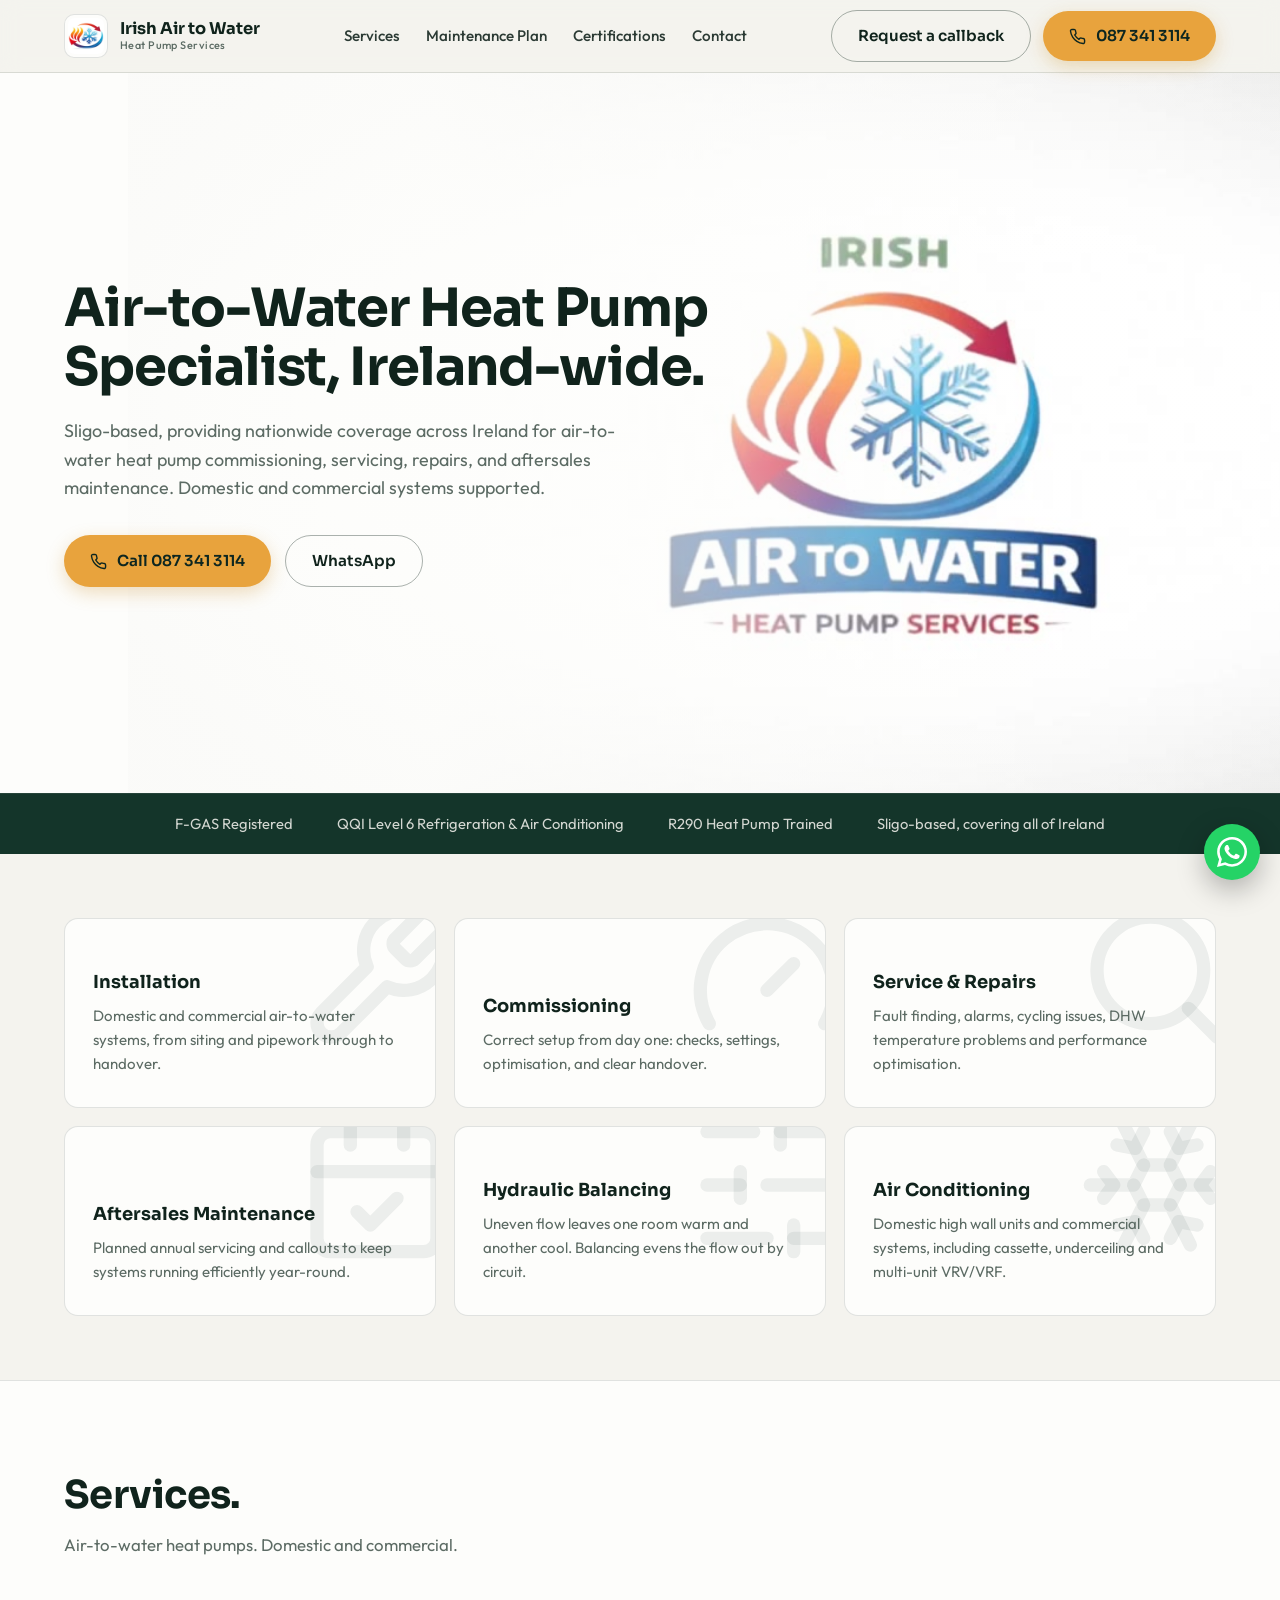
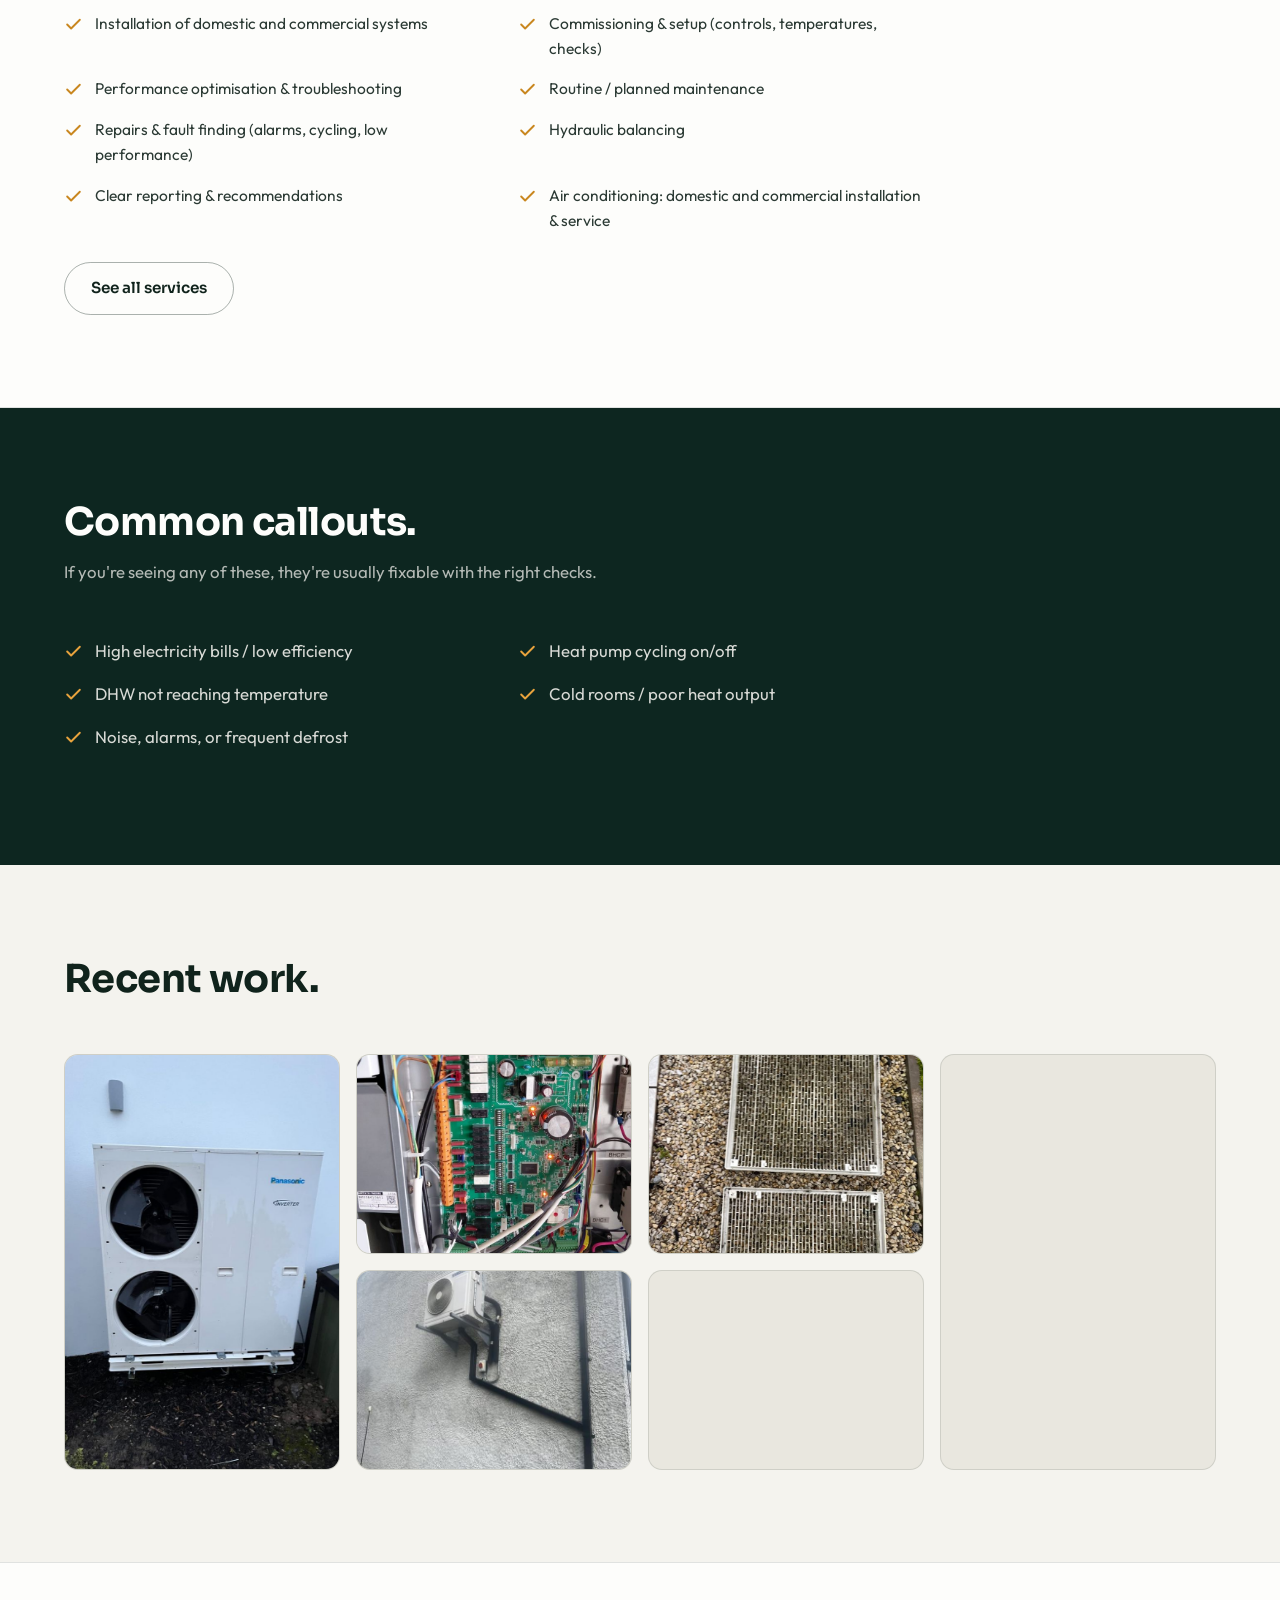
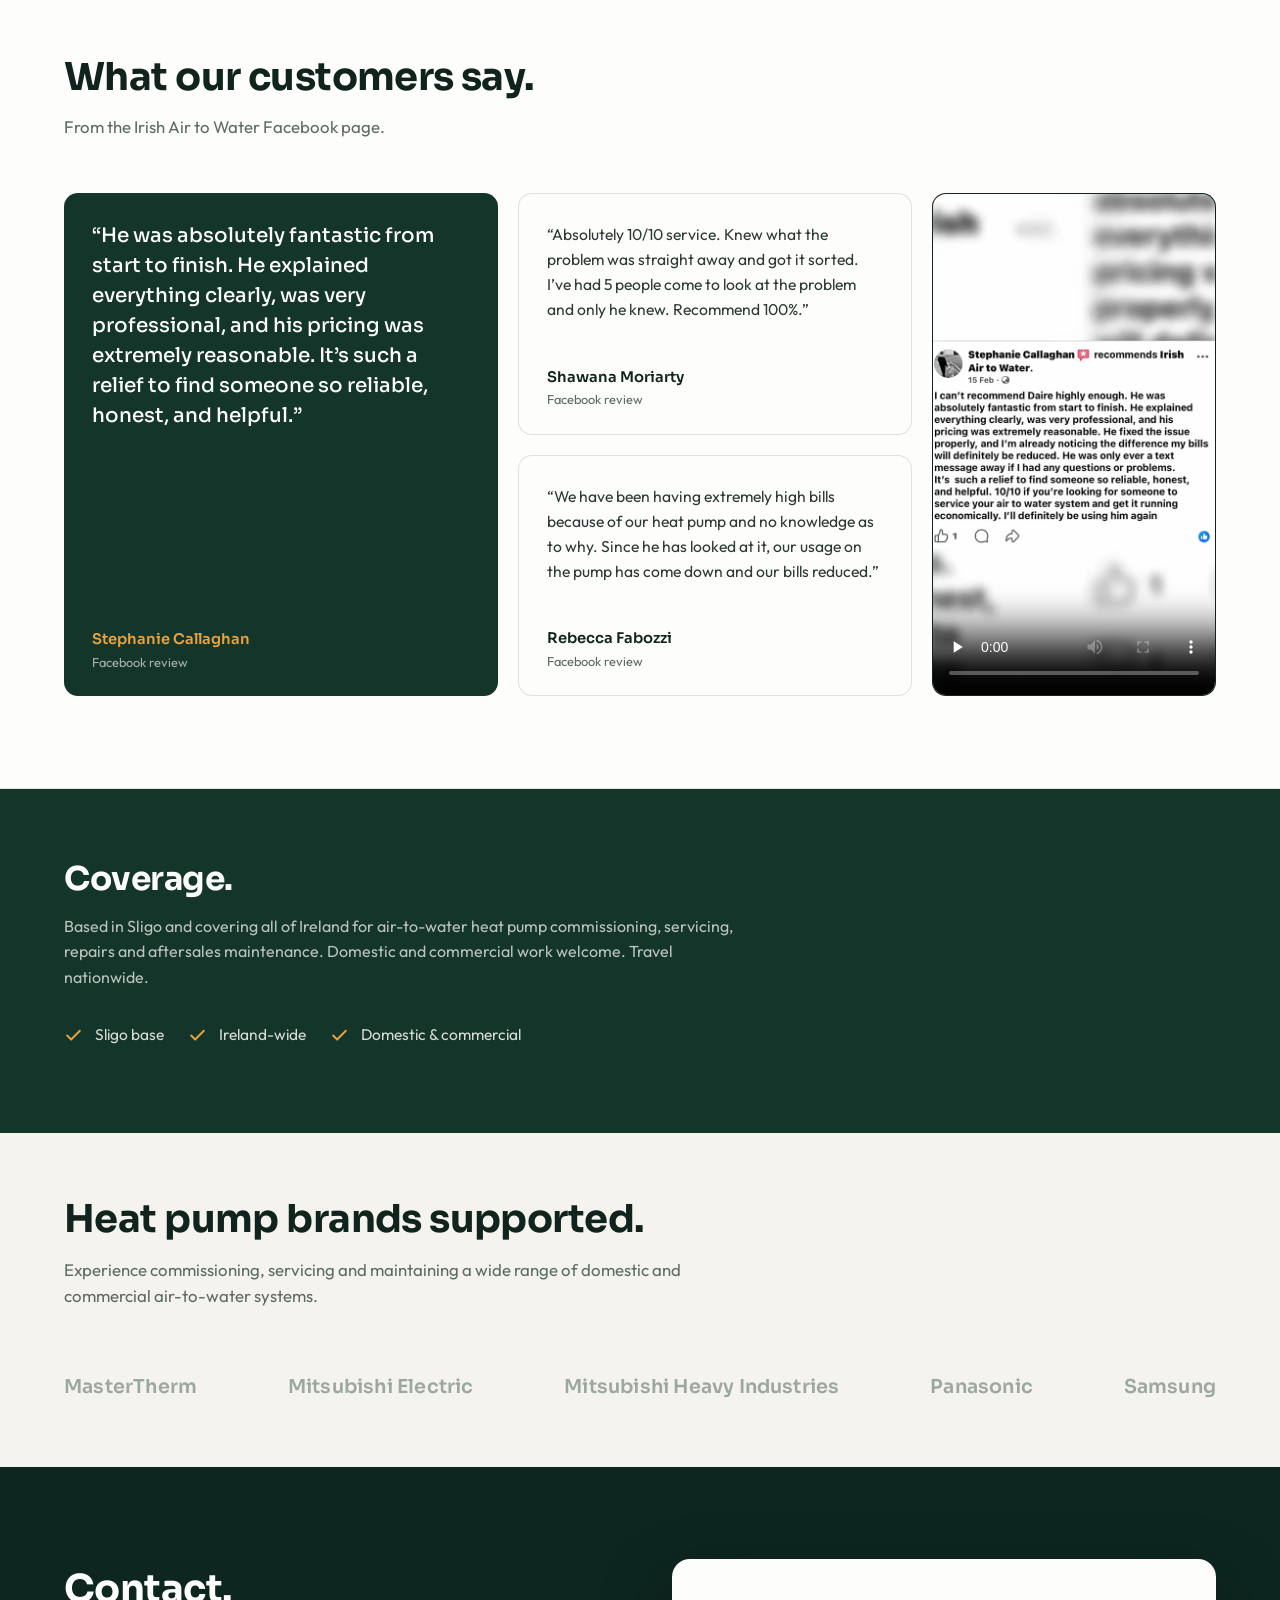
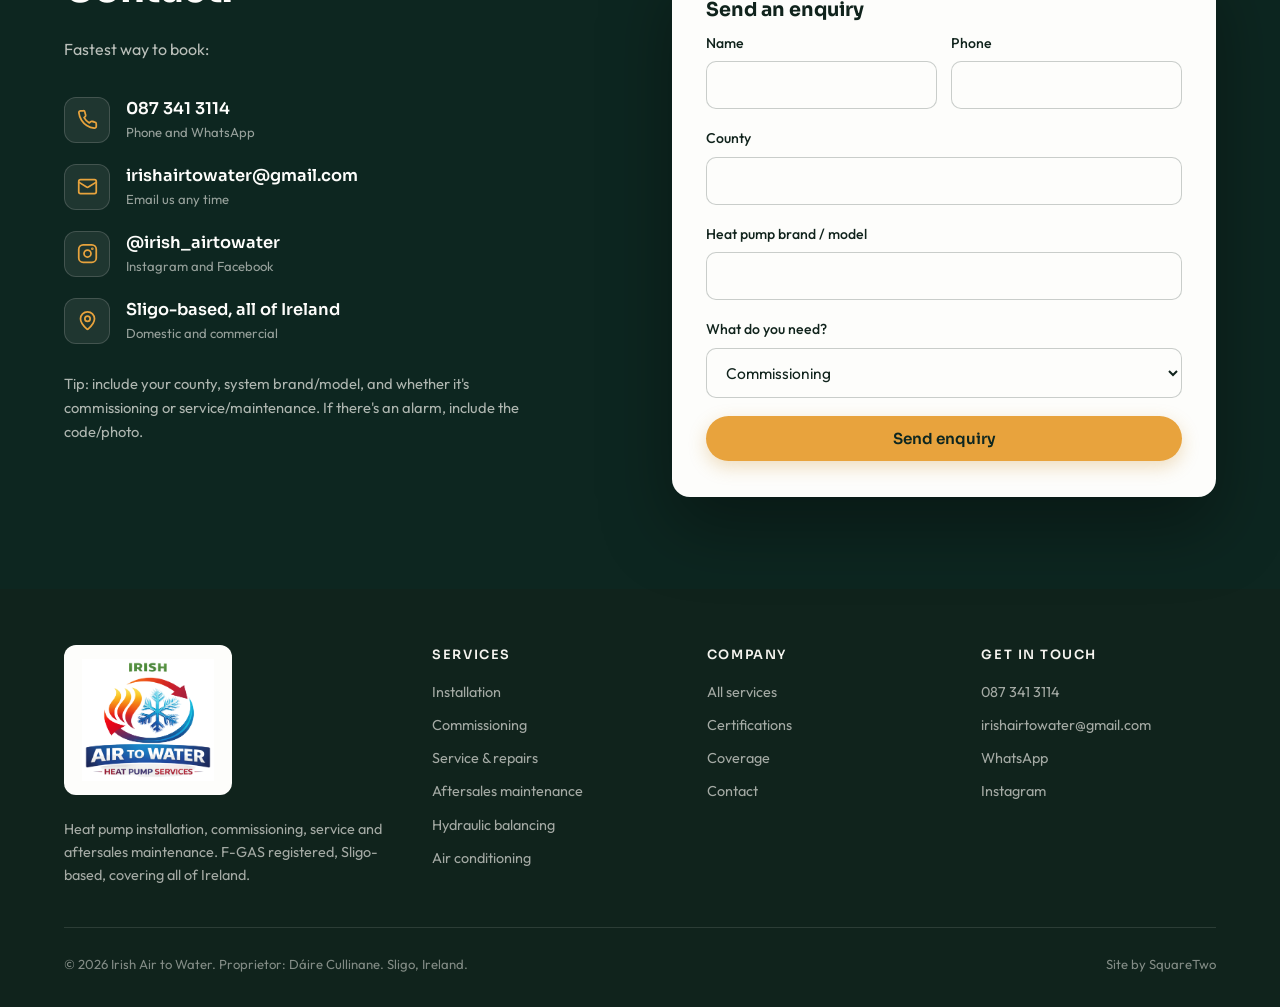
==== commit 132f1eb9: "Split services into one page per service" ====
--- a/index.html
+++ b/index.html
@@ -24,7 +24,7 @@
 <link rel="preconnect" href="https://fonts.googleapis.com">
 <link rel="preconnect" href="https://fonts.gstatic.com" crossorigin>
 <link href="https://fonts.googleapis.com/css2?family=Sora:wght@400;500;600;700&family=Outfit:wght@300;400;500;600&display=swap" rel="stylesheet">
-<link rel="stylesheet" href="assets/styles.css?v=a26a5541">
+<link rel="stylesheet" href="assets/styles.css?v=d7308677">
 <script type="application/ld+json">{"@context": "https://schema.org", "@type": "HVACBusiness", "@id": "https://irishairtowater.com/#business", "name": "Irish Air to Water", "description": "Air-to-water heat pump specialist and air conditioning installer. Commissioning, service and repairs, aftersales maintenance, and domestic and commercial air conditioning. F-GAS registered, Sligo-based, covering all of Ireland.", "url": "https://irishairtowater.com", "telephone": "+353 87 341 3114", "email": "irishairtowater@gmail.com", "founder": {"@type": "Person", "name": "Dáire Cullinane", "jobTitle": "Proprietor"}, "address": {"@type": "PostalAddress", "addressLocality": "Sligo", "addressRegion": "County Sligo", "addressCountry": "IE"}, "areaServed": {"@type": "Country", "name": "Ireland"}, "sameAs": ["https://www.instagram.com/irish_airtowater"], "knowsAbout": ["Air to water heat pumps", "F-Gas refrigerant handling", "Heat pump commissioning", "Hydraulic balancing", "R290 propane heat pumps", "Air conditioning installation", "Cassette and underceiling air conditioning", "VRV and VRF systems"], "makesOffer": [{"@type": "Offer", "itemOffered": {"@type": "Service", "name": "Heat pump installation"}}, {"@type": "Offer", "itemOffered": {"@type": "Service", "name": "Heat pump commissioning"}}, {"@type": "Offer", "itemOffered": {"@type": "Service", "name": "Heat pump service and repairs"}}, {"@type": "Offer", "itemOffered": {"@type": "Service", "name": "Aftersales maintenance"}}, {"@type": "Offer", "itemOffered": {"@type": "Service", "name": "Annual maintenance visit"}}, {"@type": "Offer", "itemOffered": {"@type": "Service", "name": "Hydraulic balancing"}}, {"@type": "Offer", "itemOffered": {"@type": "Service", "name": "Domestic air conditioning installation and service"}}, {"@type": "Offer", "itemOffered": {"@type": "Service", "name": "Commercial air conditioning installation and service"}}, {"@type": "Offer", "itemOffered": {"@type": "Service", "name": "VRV and VRF multi-unit air conditioning systems"}}], "hasCredential": [{"@type": "EducationalOccupationalCredential", "name": "F-Gas Registered"}, {"@type": "EducationalOccupationalCredential", "name": "QQI Level 6 Advanced Certificate, Craft - Refrigeration and Air Conditioning"}, {"@type": "EducationalOccupationalCredential", "name": "Grant Aerona R290 Air Source Heat Pump Course"}]}</script>
 </head>
 <body>
@@ -80,28 +80,7 @@
 
 <section id="services" class="sec-tight">
   <div class="wrap">
-    <div class="svc-grid svc-grid-3">
-      <a class="svc reveal" href="services.html#commissioning">
-        <div class="svc-watermark" aria-hidden="true"><svg viewBox="0 0 24 24" fill="none" stroke="currentColor" stroke-width="2" stroke-linecap="round" stroke-linejoin="round"><path d="M14.7 6.3a1 1 0 0 0 0 1.4l1.6 1.6a1 1 0 0 0 1.4 0l3.77-3.77a6 6 0 0 1-7.94 7.94l-6.91 6.91a2.12 2.12 0 0 1-3-3l6.91-6.91a6 6 0 0 1 7.94-7.94l-3.76 3.76z"/></svg></div>
-        <h3>Commissioning</h3>
-        <p>Correct setup from day one: checks, settings, optimisation, and clear handover.</p>
-      </a>
-      <a class="svc reveal" href="services.html#repairs">
-        <div class="svc-watermark" aria-hidden="true"><svg viewBox="0 0 24 24" fill="none" stroke="currentColor" stroke-width="2" stroke-linecap="round" stroke-linejoin="round"><circle cx="11" cy="11" r="8"/><path d="m21 21-4.3-4.3"/></svg></div>
-        <h3>Service &amp; Repairs</h3>
-        <p>Fault finding, alarms, cycling issues, DHW temperature problems and performance optimisation.</p>
-      </a>
-      <a class="svc reveal" href="services.html#aftersales">
-        <div class="svc-watermark" aria-hidden="true"><svg viewBox="0 0 24 24" fill="none" stroke="currentColor" stroke-width="2" stroke-linecap="round" stroke-linejoin="round"><path d="M12 20h9"/><path d="M16.5 3.5a2.12 2.12 0 0 1 3 3L7 19l-4 1 1-4Z"/></svg></div>
-        <h3>Aftersales Maintenance</h3>
-        <p>Planned servicing and callouts to keep systems running efficiently year-round.</p>
-      </a>
-      <a class="svc reveal" href="services.html#air-conditioning">
-        <div class="svc-watermark" aria-hidden="true"><svg viewBox="0 0 24 24" fill="none" stroke="currentColor" stroke-width="2" stroke-linecap="round" stroke-linejoin="round"><path d="m10 20-1.25-2.5L6 18"/><path d="M10 4 8.75 6.5 6 6"/><path d="m14 20 1.25-2.5L18 18"/><path d="m14 4 1.25 2.5L18 6"/><path d="m17 21-3-6h-4"/><path d="m17 3-3 6 1.5 3"/><path d="M2 12h6.5L10 9"/><path d="m20 10-1.5 2 1.5 2"/><path d="M22 12h-6.5L14 15"/><path d="m4 10 1.5 2L4 14"/><path d="m7 21 3-6-1.5-3"/><path d="m7 3 3 6h4"/></svg></div>
-        <h3>Air Conditioning</h3>
-        <p>Domestic high wall units and commercial systems, including cassette, underceiling and multi-unit VRV/VRF.</p>
-      </a>
-    </div>
+    <div class="svc-grid"><a class="svc reveal" href="installation.html"><div class="svc-watermark" aria-hidden="true"><svg viewBox="0 0 24 24" fill="none" stroke="currentColor" stroke-width="2" stroke-linecap="round" stroke-linejoin="round"><path d="M14.7 6.3a1 1 0 0 0 0 1.4l1.6 1.6a1 1 0 0 0 1.4 0l3.77-3.77a6 6 0 0 1-7.94 7.94l-6.91 6.91a2.12 2.12 0 0 1-3-3l6.91-6.91a6 6 0 0 1 7.94-7.94l-3.76 3.76z"/></svg></div><h3>Installation</h3><p>Domestic and commercial air-to-water systems, from siting and pipework through to handover.</p></a><a class="svc reveal" href="commissioning.html"><div class="svc-watermark" aria-hidden="true"><svg viewBox="0 0 24 24" fill="none" stroke="currentColor" stroke-width="2" stroke-linecap="round" stroke-linejoin="round"><path d="m12 14 4-4"/><path d="M3.34 19a10 10 0 1 1 17.32 0"/></svg></div><h3>Commissioning</h3><p>Correct setup from day one: checks, settings, optimisation, and clear handover.</p></a><a class="svc reveal" href="repairs.html"><div class="svc-watermark" aria-hidden="true"><svg viewBox="0 0 24 24" fill="none" stroke="currentColor" stroke-width="2" stroke-linecap="round" stroke-linejoin="round"><circle cx="11" cy="11" r="8"/><path d="m21 21-4.3-4.3"/></svg></div><h3>Service &amp; Repairs</h3><p>Fault finding, alarms, cycling issues, DHW temperature problems and performance optimisation.</p></a><a class="svc reveal" href="maintenance.html"><div class="svc-watermark" aria-hidden="true"><svg viewBox="0 0 24 24" fill="none" stroke="currentColor" stroke-width="2" stroke-linecap="round" stroke-linejoin="round"><path d="M8 2v4"/><path d="M16 2v4"/><rect width="18" height="18" x="3" y="4" rx="2"/><path d="M3 10h18"/><path d="m9 16 2 2 4-4"/></svg></div><h3>Aftersales Maintenance</h3><p>Planned annual servicing and callouts to keep systems running efficiently year-round.</p></a><a class="svc reveal" href="hydraulic-balancing.html"><div class="svc-watermark" aria-hidden="true"><svg viewBox="0 0 24 24" fill="none" stroke="currentColor" stroke-width="2" stroke-linecap="round" stroke-linejoin="round"><line x1="21" x2="14" y1="4" y2="4"/><line x1="10" x2="3" y1="4" y2="4"/><line x1="21" x2="12" y1="12" y2="12"/><line x1="8" x2="3" y1="12" y2="12"/><line x1="21" x2="16" y1="20" y2="20"/><line x1="12" x2="3" y1="20" y2="20"/><line x1="14" x2="14" y1="2" y2="6"/><line x1="8" x2="8" y1="10" y2="14"/><line x1="16" x2="16" y1="18" y2="22"/></svg></div><h3>Hydraulic Balancing</h3><p>Uneven flow leaves one room warm and another cool. Balancing evens the flow out by circuit.</p></a><a class="svc reveal" href="air-conditioning.html"><div class="svc-watermark" aria-hidden="true"><svg viewBox="0 0 24 24" fill="none" stroke="currentColor" stroke-width="2" stroke-linecap="round" stroke-linejoin="round"><path d="m10 20-1.25-2.5L6 18"/><path d="M10 4 8.75 6.5 6 6"/><path d="m14 20 1.25-2.5L18 18"/><path d="m14 4 1.25 2.5L18 6"/><path d="m17 21-3-6h-4"/><path d="m17 3-3 6 1.5 3"/><path d="M2 12h6.5L10 9"/><path d="m20 10-1.5 2 1.5 2"/><path d="M22 12h-6.5L14 15"/><path d="m4 10 1.5 2L4 14"/><path d="m7 21 3-6-1.5-3"/><path d="m7 3 3 6h4"/></svg></div><h3>Air Conditioning</h3><p>Domestic high wall units and commercial systems, including cassette, underceiling and multi-unit VRV/VRF.</p></a></div>
   </div>
 </section>
 
@@ -112,10 +91,12 @@
       <p>Air-to-water heat pumps. Domestic and commercial.</p>
     </div>
     <ul class="tick-list issues-list reveal">
+      <li><svg viewBox="0 0 24 24" fill="none" stroke="currentColor" stroke-width="2.4" stroke-linecap="round" stroke-linejoin="round"><path d="M20 6 9 17l-5-5"/></svg>Installation of domestic and commercial systems</li>
       <li><svg viewBox="0 0 24 24" fill="none" stroke="currentColor" stroke-width="2.4" stroke-linecap="round" stroke-linejoin="round"><path d="M20 6 9 17l-5-5"/></svg>Commissioning &amp; setup (controls, temperatures, checks)</li>
       <li><svg viewBox="0 0 24 24" fill="none" stroke="currentColor" stroke-width="2.4" stroke-linecap="round" stroke-linejoin="round"><path d="M20 6 9 17l-5-5"/></svg>Performance optimisation &amp; troubleshooting</li>
       <li><svg viewBox="0 0 24 24" fill="none" stroke="currentColor" stroke-width="2.4" stroke-linecap="round" stroke-linejoin="round"><path d="M20 6 9 17l-5-5"/></svg>Routine / planned maintenance</li>
       <li><svg viewBox="0 0 24 24" fill="none" stroke="currentColor" stroke-width="2.4" stroke-linecap="round" stroke-linejoin="round"><path d="M20 6 9 17l-5-5"/></svg>Repairs &amp; fault finding (alarms, cycling, low performance)</li>
+      <li><svg viewBox="0 0 24 24" fill="none" stroke="currentColor" stroke-width="2.4" stroke-linecap="round" stroke-linejoin="round"><path d="M20 6 9 17l-5-5"/></svg>Hydraulic balancing</li>
       <li><svg viewBox="0 0 24 24" fill="none" stroke="currentColor" stroke-width="2.4" stroke-linecap="round" stroke-linejoin="round"><path d="M20 6 9 17l-5-5"/></svg>Clear reporting &amp; recommendations</li>
       <li><svg viewBox="0 0 24 24" fill="none" stroke="currentColor" stroke-width="2.4" stroke-linecap="round" stroke-linejoin="round"><path d="M20 6 9 17l-5-5"/></svg>Air conditioning: domestic and commercial installation &amp; service</li>
     </ul>
@@ -142,7 +123,7 @@
       <div class="g-item g-tall"><img src="images/coverage-home-install.jpg" alt="Finished Panasonic air-to-water heat pump installation" width="750" height="1000" loading="lazy" decoding="async"></div>
       <div class="g-item"><img src="images/services-commissioning-controls.jpg" alt="Heat pump control board during commissioning" width="750" height="1000" loading="lazy" decoding="async"></div>
       <div class="g-item"><img src="images/services-aftersales-filters.jpg" alt="Air filters removed for cleaning on a service visit" width="750" height="1000" loading="lazy" decoding="async"></div>
-      <div class="g-item g-tall"><img src="images/certifications-at-work.jpg" alt="Servicing pipework on a commercial heat pump installation" width="750" height="1000" loading="lazy" decoding="async"></div>
+      <div class="g-item g-tall"><img src="images/certifications-at-work.jpg" alt="A large system strainer removed for cleaning on a commercial installation" width="750" height="1000" loading="lazy" decoding="async"></div>
       <div class="g-item"><img src="images/services-installation.jpg" alt="Wall-mounted heat pump unit with pipework" width="562" height="1000" loading="lazy" decoding="async"></div>
       <div class="g-item"><img src="images/maintenance-clear-access.jpg" alt="Outdoor heat pump unit sited with clear space around it" width="750" height="1000" loading="lazy" decoding="async"></div>
     </div>
@@ -275,18 +256,18 @@
       <div>
         <h4>Services</h4>
         <ul>
-          <li><a href="services.html#installation">Installation</a></li>
-          <li><a href="services.html#commissioning">Commissioning</a></li>
-          <li><a href="services.html#repairs">Service &amp; repairs</a></li>
-          <li><a href="services.html#aftersales">Aftersales maintenance</a></li>
-          <li><a href="services.html#balancing">Hydraulic balancing</a></li>
-          <li><a href="services.html#air-conditioning">Air conditioning</a></li>
+          <li><a href="installation.html">Installation</a></li>
+          <li><a href="commissioning.html">Commissioning</a></li>
+          <li><a href="repairs.html">Service &amp; repairs</a></li>
+          <li><a href="maintenance.html">Aftersales maintenance</a></li>
+          <li><a href="hydraulic-balancing.html">Hydraulic balancing</a></li>
+          <li><a href="air-conditioning.html">Air conditioning</a></li>
         </ul>
       </div>
       <div>
         <h4>Company</h4>
         <ul>
-          <li><a href="maintenance.html">Annual maintenance plan</a></li>
+          <li><a href="services.html">All services</a></li>
           <li><a href="certifications.html">Certifications</a></li>
           <li><a href="index.html#coverage">Coverage</a></li>
           <li><a href="contact.html">Contact</a></li>
--- a/assets/styles.css
+++ b/assets/styles.css
@@ -542,6 +542,22 @@
 @media (max-width: 600px) { .issues-list { grid-template-columns: 1fr; } }
 
 /* ---------- Brands ---------- */
+/* Cross-links between service pages */
+.related-row { display: flex; flex-wrap: wrap; gap: 10px; }
+.related-row a {
+  font-family: 'Sora', sans-serif;
+  font-weight: 500;
+  font-size: 0.92rem;
+  text-decoration: none;
+  color: var(--pine);
+  background: var(--bone);
+  border: 1px solid var(--line);
+  border-radius: 999px;
+  padding: 10px 20px;
+  transition: background 0.2s, border-color 0.2s, color 0.2s;
+}
+.related-row a:hover { background: var(--pine); border-color: var(--pine); color: var(--white); }
+
 .brands-row {
   display: flex;
   flex-wrap: wrap;
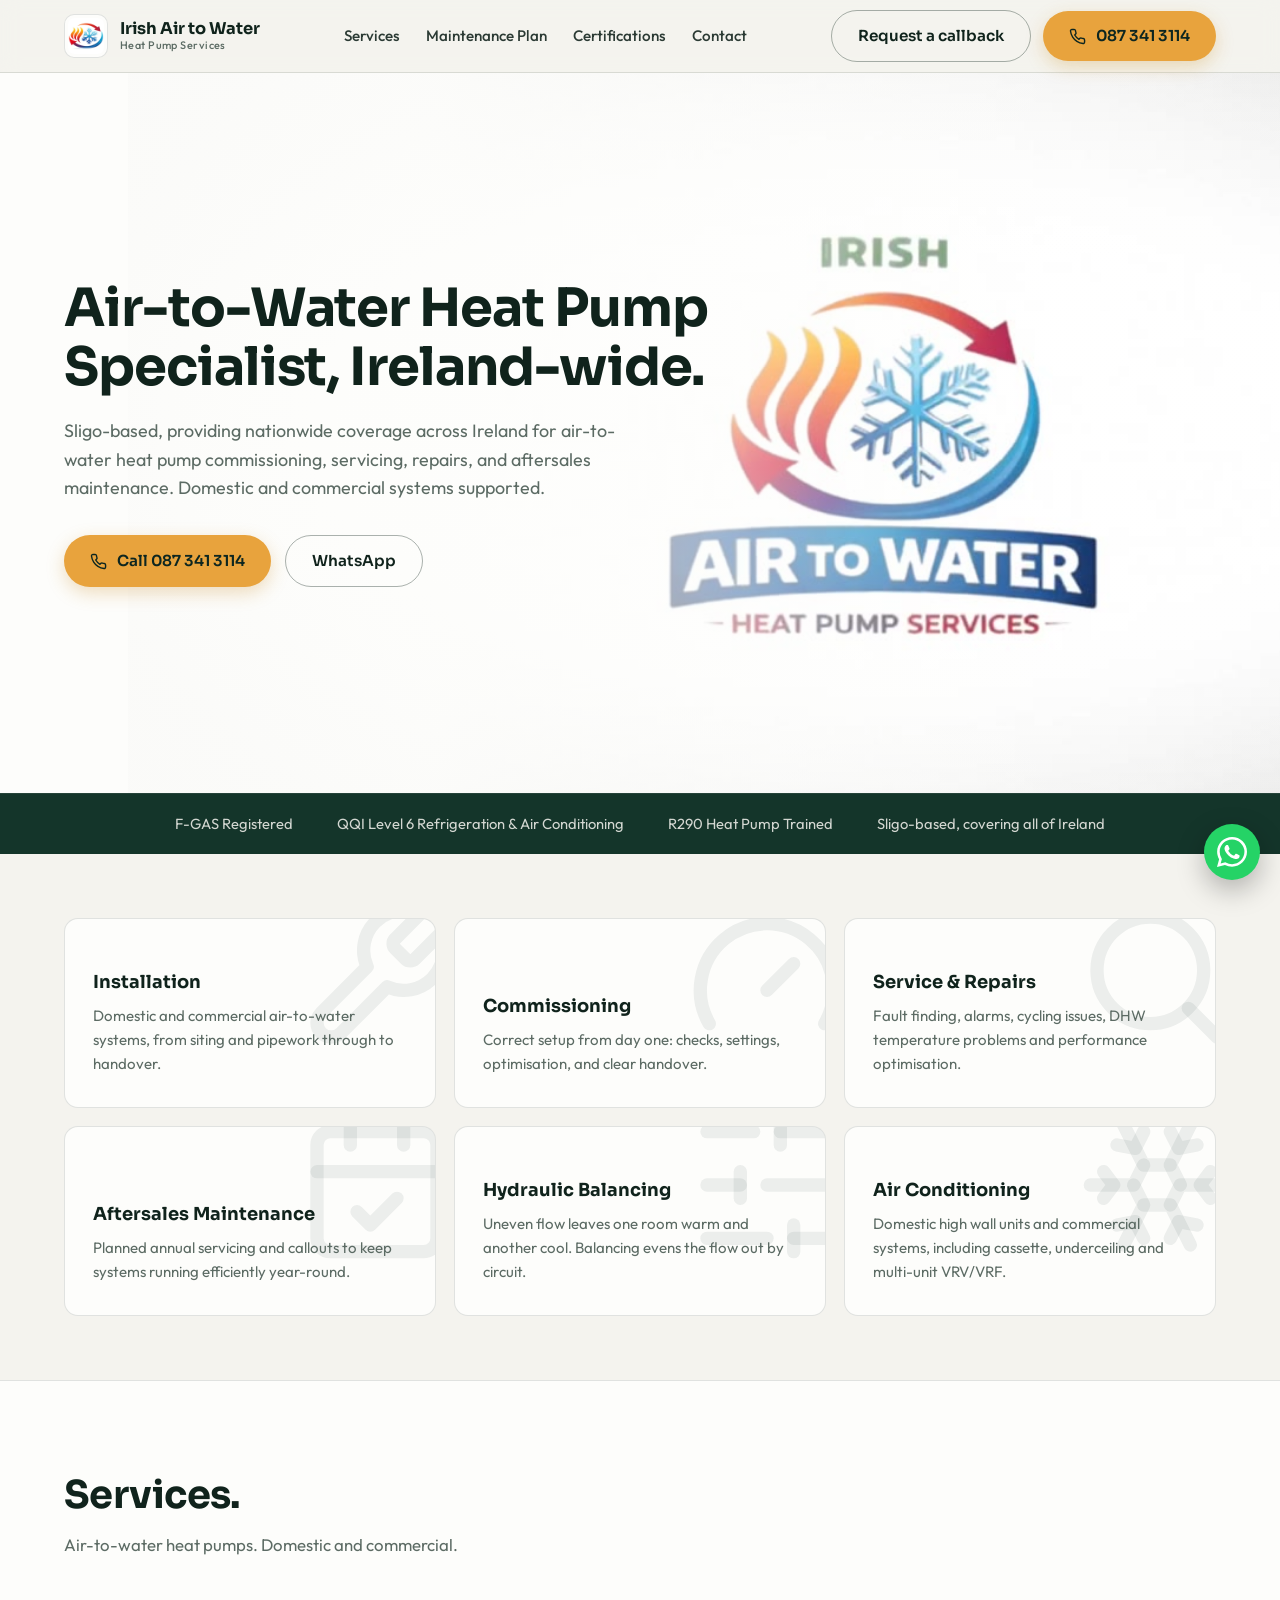
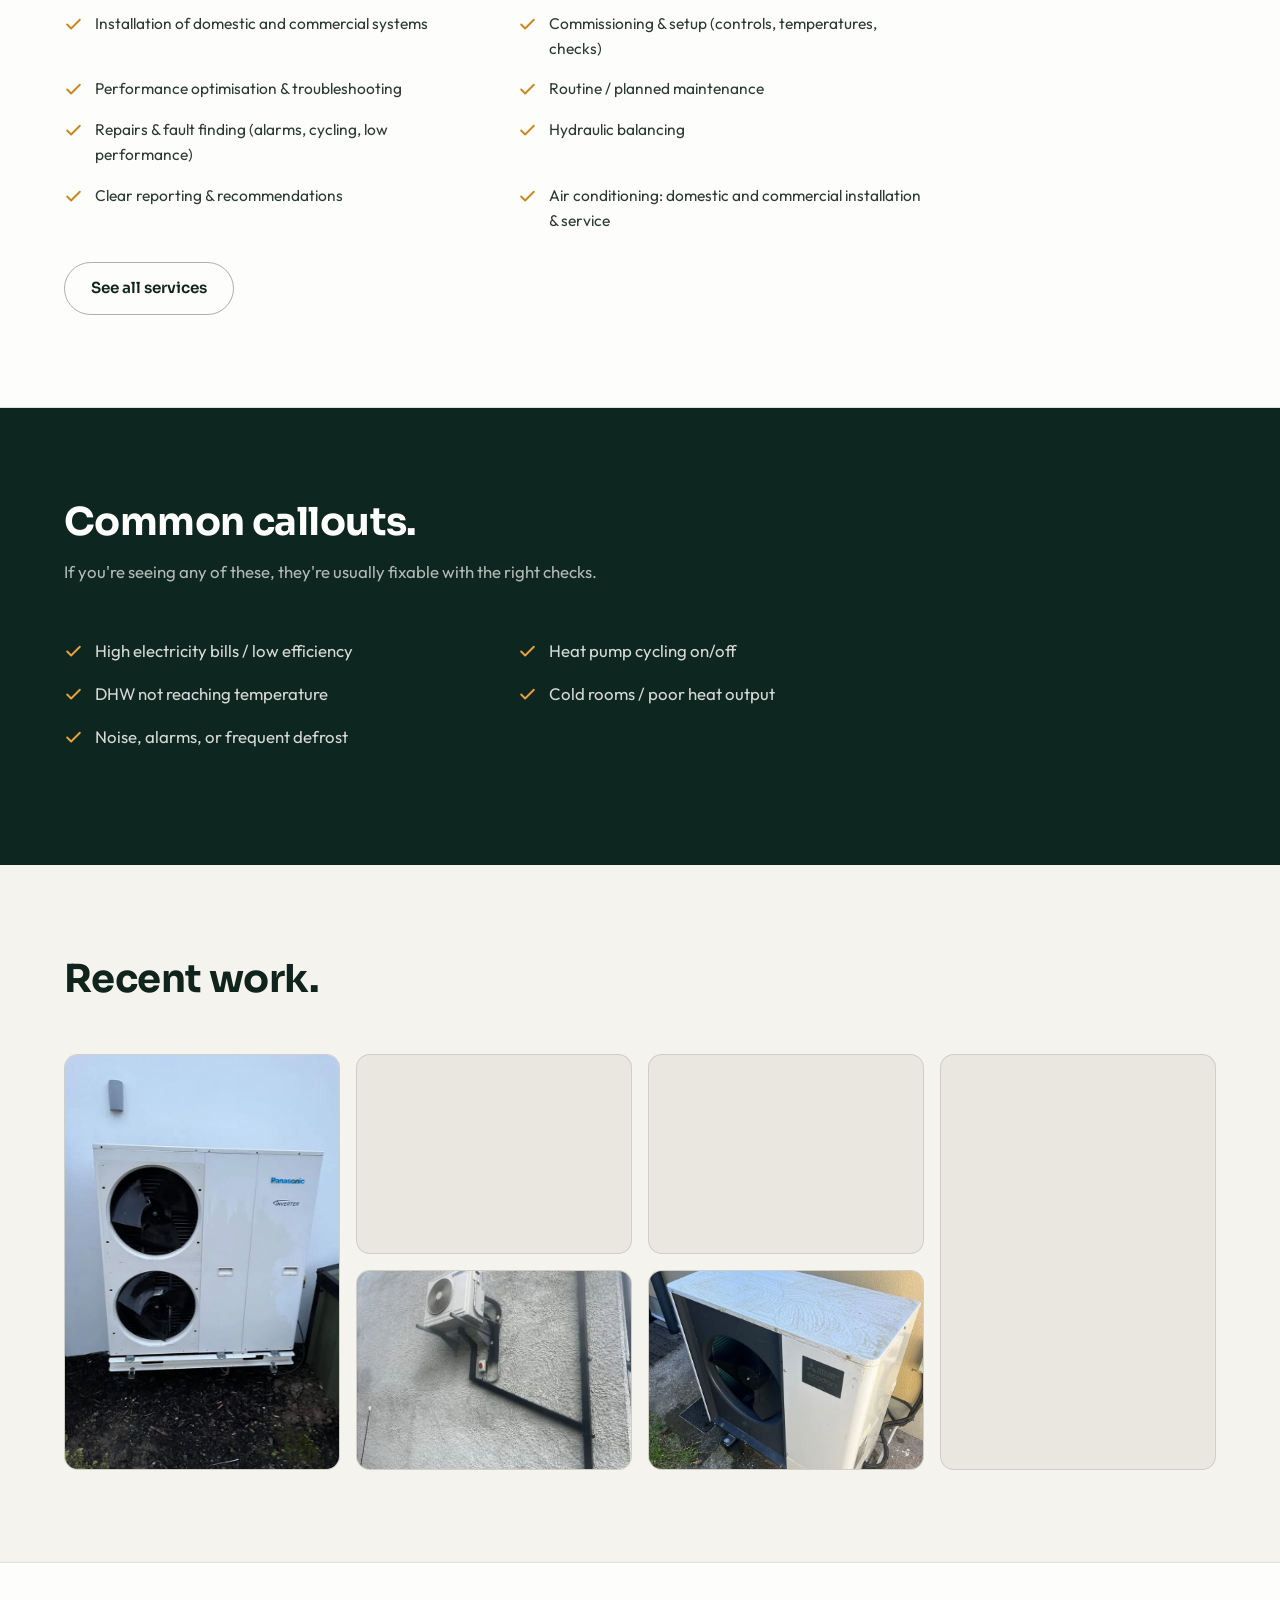
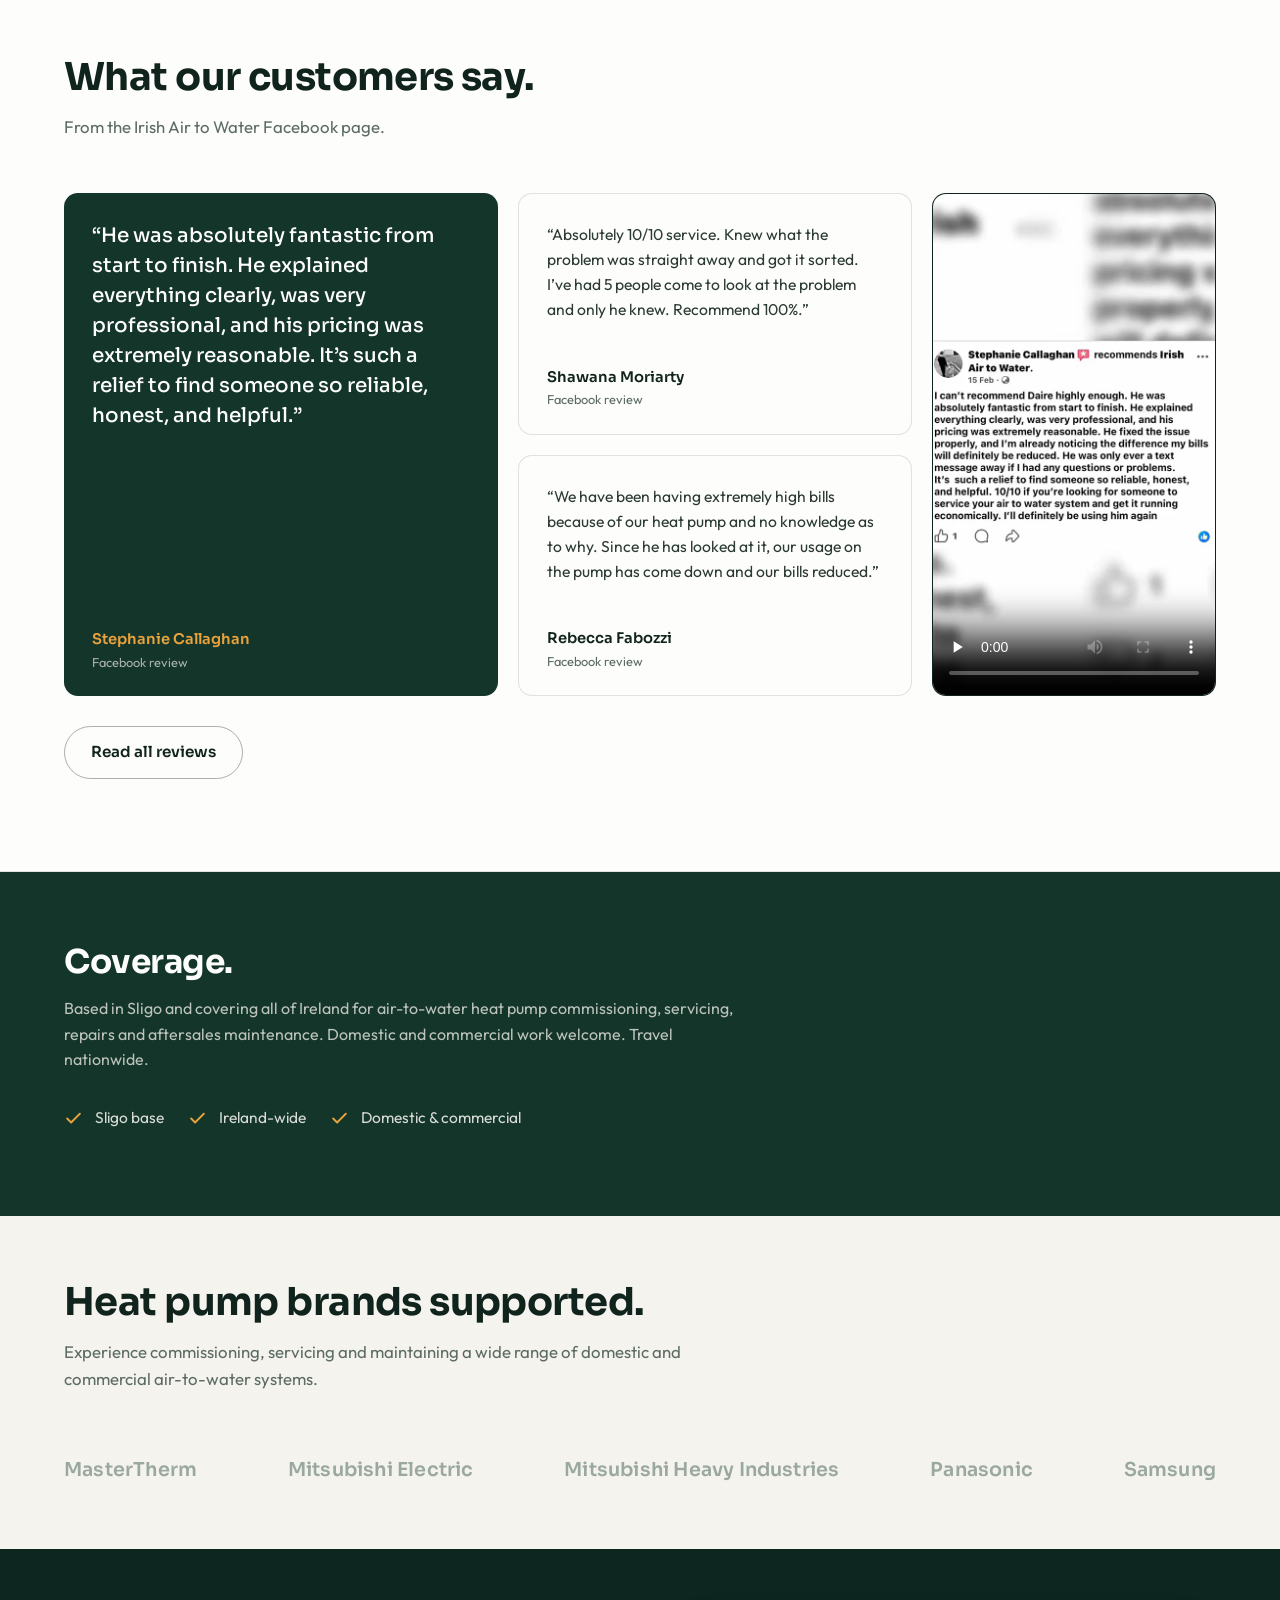
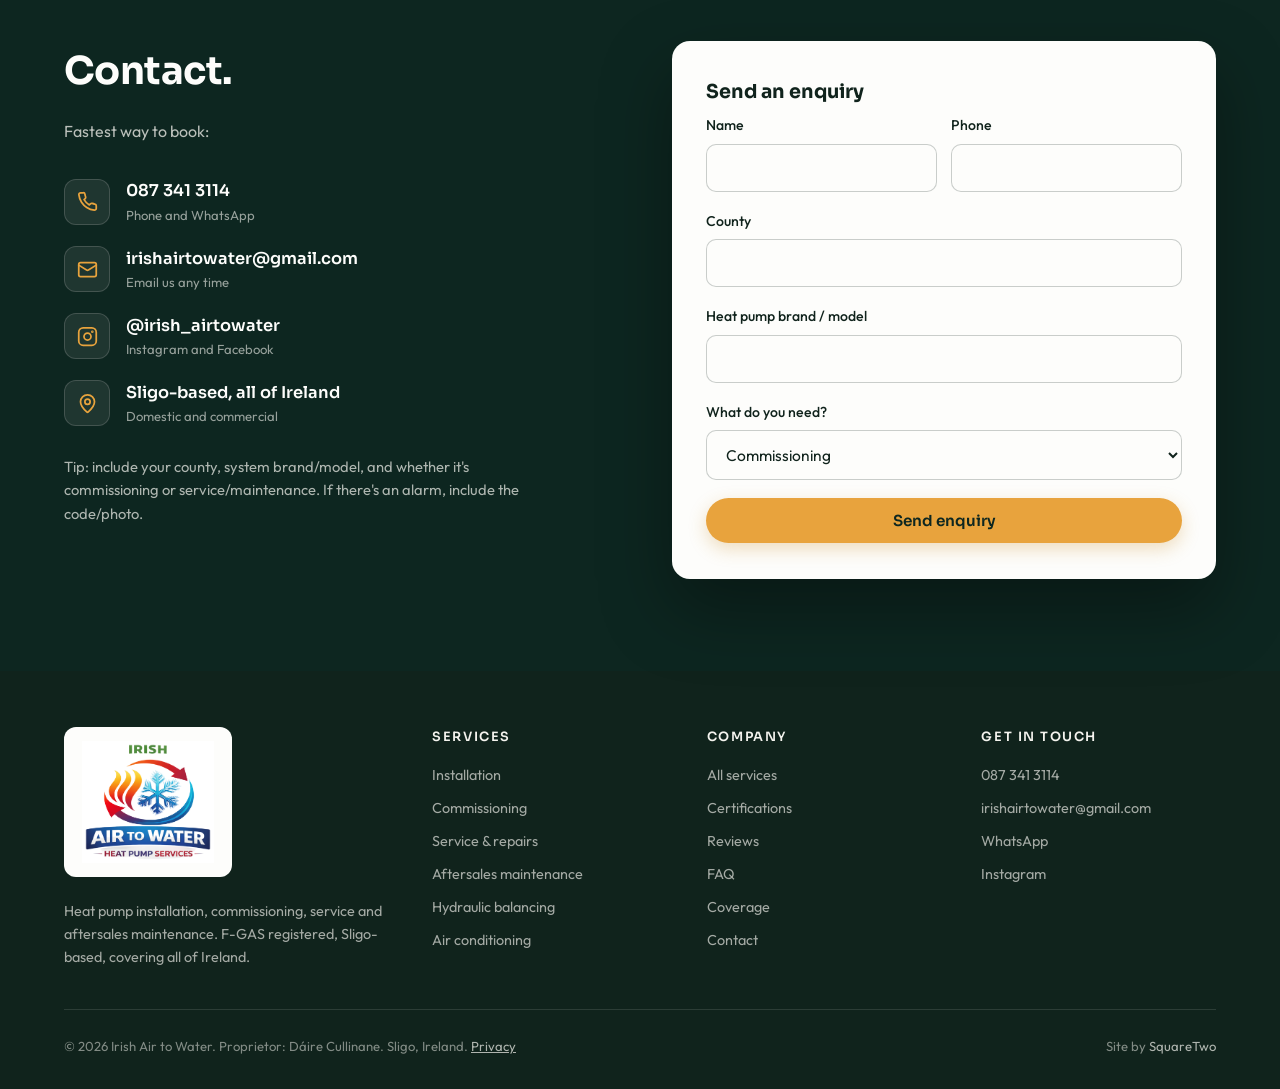
==== commit 6607900b: "Reviews, FAQ and privacy pages, WebP images, mobile call bar, form wiring" ====
--- a/index.html
+++ b/index.html
@@ -24,7 +24,8 @@
 <link rel="preconnect" href="https://fonts.googleapis.com">
 <link rel="preconnect" href="https://fonts.gstatic.com" crossorigin>
 <link href="https://fonts.googleapis.com/css2?family=Sora:wght@400;500;600;700&family=Outfit:wght@300;400;500;600&display=swap" rel="stylesheet">
-<link rel="stylesheet" href="assets/styles.css?v=d7308677">
+<link rel="stylesheet" href="assets/styles.css?v=16927545">
+<link rel="preload" as="image" href="media/brand-intro-poster.jpg" fetchpriority="high">
 <script type="application/ld+json">{"@context": "https://schema.org", "@type": "HVACBusiness", "@id": "https://irishairtowater.com/#business", "name": "Irish Air to Water", "description": "Air-to-water heat pump specialist and air conditioning installer. Commissioning, service and repairs, aftersales maintenance, and domestic and commercial air conditioning. F-GAS registered, Sligo-based, covering all of Ireland.", "url": "https://irishairtowater.com", "telephone": "+353 87 341 3114", "email": "irishairtowater@gmail.com", "founder": {"@type": "Person", "name": "Dáire Cullinane", "jobTitle": "Proprietor"}, "address": {"@type": "PostalAddress", "addressLocality": "Sligo", "addressRegion": "County Sligo", "addressCountry": "IE"}, "areaServed": {"@type": "Country", "name": "Ireland"}, "sameAs": ["https://www.instagram.com/irish_airtowater"], "knowsAbout": ["Air to water heat pumps", "F-Gas refrigerant handling", "Heat pump commissioning", "Hydraulic balancing", "R290 propane heat pumps", "Air conditioning installation", "Cassette and underceiling air conditioning", "VRV and VRF systems"], "makesOffer": [{"@type": "Offer", "itemOffered": {"@type": "Service", "name": "Heat pump installation"}}, {"@type": "Offer", "itemOffered": {"@type": "Service", "name": "Heat pump commissioning"}}, {"@type": "Offer", "itemOffered": {"@type": "Service", "name": "Heat pump service and repairs"}}, {"@type": "Offer", "itemOffered": {"@type": "Service", "name": "Aftersales maintenance"}}, {"@type": "Offer", "itemOffered": {"@type": "Service", "name": "Annual maintenance visit"}}, {"@type": "Offer", "itemOffered": {"@type": "Service", "name": "Hydraulic balancing"}}, {"@type": "Offer", "itemOffered": {"@type": "Service", "name": "Domestic air conditioning installation and service"}}, {"@type": "Offer", "itemOffered": {"@type": "Service", "name": "Commercial air conditioning installation and service"}}, {"@type": "Offer", "itemOffered": {"@type": "Service", "name": "VRV and VRF multi-unit air conditioning systems"}}], "hasCredential": [{"@type": "EducationalOccupationalCredential", "name": "F-Gas Registered"}, {"@type": "EducationalOccupationalCredential", "name": "QQI Level 6 Advanced Certificate, Craft - Refrigeration and Air Conditioning"}, {"@type": "EducationalOccupationalCredential", "name": "Grant Aerona R290 Air Source Heat Pump Course"}]}</script>
 </head>
 <body>
@@ -120,12 +121,12 @@
       <h2>Recent work.</h2>
     </div>
     <div class="gallery-grid reveal">
-      <div class="g-item g-tall"><img src="images/coverage-home-install.jpg" alt="Finished Panasonic air-to-water heat pump installation" width="750" height="1000" loading="lazy" decoding="async"></div>
-      <div class="g-item"><img src="images/services-commissioning-controls.jpg" alt="Heat pump control board during commissioning" width="750" height="1000" loading="lazy" decoding="async"></div>
-      <div class="g-item"><img src="images/services-aftersales-filters.jpg" alt="Air filters removed for cleaning on a service visit" width="750" height="1000" loading="lazy" decoding="async"></div>
-      <div class="g-item g-tall"><img src="images/certifications-at-work.jpg" alt="A large system strainer removed for cleaning on a commercial installation" width="750" height="1000" loading="lazy" decoding="async"></div>
-      <div class="g-item"><img src="images/services-installation.jpg" alt="Wall-mounted heat pump unit with pipework" width="562" height="1000" loading="lazy" decoding="async"></div>
-      <div class="g-item"><img src="images/maintenance-clear-access.jpg" alt="Outdoor heat pump unit sited with clear space around it" width="750" height="1000" loading="lazy" decoding="async"></div>
+      <div class="g-item g-tall"><picture><source srcset="images/coverage-home-install.webp" type="image/webp"><img src="images/coverage-home-install.jpg" alt="Finished Panasonic air-to-water heat pump installation" width="750" height="1000" loading="lazy" decoding="async"></picture></div>
+      <div class="g-item"><picture><source srcset="images/services-commissioning-controls.webp" type="image/webp"><img src="images/services-commissioning-controls.jpg" alt="Heat pump control board during commissioning" width="750" height="1000" loading="lazy" decoding="async"></picture></div>
+      <div class="g-item"><picture><source srcset="images/services-aftersales-filters.webp" type="image/webp"><img src="images/services-aftersales-filters.jpg" alt="Air filters removed for cleaning on a service visit" width="750" height="1000" loading="lazy" decoding="async"></picture></div>
+      <div class="g-item g-tall"><picture><source srcset="images/certifications-at-work.webp" type="image/webp"><img src="images/certifications-at-work.jpg" alt="A large system strainer removed for cleaning on a commercial installation" width="750" height="1000" loading="lazy" decoding="async"></picture></div>
+      <div class="g-item"><picture><source srcset="images/services-installation.webp" type="image/webp"><img src="images/services-installation.jpg" alt="Wall-mounted heat pump unit with pipework" width="562" height="1000" loading="lazy" decoding="async"></picture></div>
+      <div class="g-item"><picture><source srcset="images/maintenance-clear-access.webp" type="image/webp"><img src="images/maintenance-clear-access.jpg" alt="Outdoor heat pump unit sited with clear space around it" width="750" height="1000" loading="lazy" decoding="async"></picture></div>
     </div>
   </div>
 </section>
@@ -155,6 +156,7 @@
         </video>
       </div>
     </div>
+    <div style="margin-top:30px"><a class="btn btn-ghost" href="reviews.html">Read all reviews</a></div>
   </div>
 </section>
 
@@ -210,6 +212,7 @@
     <div class="form-card reveal">
   <h3>Send an enquiry</h3>
   <form data-iatw-form>
+    <div class="hp" aria-hidden="true"><label for="f-website">Website</label><input id="f-website" type="text" name="website" tabindex="-1" autocomplete="off"></div>
     <div class="field-row">
       <div class="field">
         <label for="f-name">Name</label>
@@ -269,6 +272,8 @@
         <ul>
           <li><a href="services.html">All services</a></li>
           <li><a href="certifications.html">Certifications</a></li>
+          <li><a href="reviews.html">Reviews</a></li>
+          <li><a href="faq.html">FAQ</a></li>
           <li><a href="index.html#coverage">Coverage</a></li>
           <li><a href="contact.html">Contact</a></li>
         </ul>
@@ -284,12 +289,16 @@
       </div>
     </div>
     <div class="foot-bottom">
-      <div>&copy; 2026 Irish Air to Water. Proprietor: D&aacute;ire Cullinane. Sligo, Ireland.</div>
+      <div>&copy; 2026 Irish Air to Water. Proprietor: D&aacute;ire Cullinane. Sligo, Ireland. <a href="privacy.html">Privacy</a></div>
       <div>Site by <a href="https://squaretwo.ie" target="_blank" rel="noopener" style="text-decoration:none">SquareTwo</a></div>
     </div>
   </div>
 </footer>
 <a class="wa-float" href="https://wa.me/353873413114" target="_blank" rel="noopener" aria-label="Message us on WhatsApp"><svg viewBox="0 0 24 24" fill="currentColor"><path d="M17.472 14.382c-.297-.149-1.758-.867-2.03-.967-.273-.099-.471-.148-.67.15-.197.297-.767.966-.94 1.164-.173.199-.347.223-.644.075-.297-.15-1.255-.463-2.39-1.475-.883-.788-1.48-1.761-1.653-2.059-.173-.297-.018-.458.13-.606.134-.133.298-.347.446-.52.149-.174.198-.298.298-.497.099-.198.05-.371-.025-.52-.075-.149-.669-1.612-.916-2.207-.242-.579-.487-.5-.669-.51a12.8 12.8 0 0 0-.57-.01c-.198 0-.52.074-.792.372-.272.297-1.04 1.016-1.04 2.479 0 1.462 1.065 2.875 1.213 3.074.149.198 2.096 3.2 5.077 4.487.709.306 1.262.489 1.694.625.712.227 1.36.195 1.871.118.571-.085 1.758-.719 2.006-1.413.248-.694.248-1.289.173-1.413-.074-.124-.272-.198-.57-.347m-5.421 7.403h-.004a9.87 9.87 0 0 1-5.031-1.378l-.361-.214-3.741.982.998-3.648-.235-.374a9.86 9.86 0 0 1-1.51-5.26c.001-5.45 4.436-9.884 9.888-9.884a9.82 9.82 0 0 1 6.988 2.896 9.82 9.82 0 0 1 2.893 6.994c-.003 5.45-4.437 9.885-9.885 9.885M20.52 3.449C18.24 1.245 15.24 0 12.045 0 5.463 0 .104 5.334.101 11.893c0 2.096.549 4.142 1.595 5.945L0 24l6.335-1.652a12 12 0 0 0 5.71 1.447h.006c6.585 0 11.946-5.335 11.949-11.896 0-3.176-1.24-6.165-3.495-8.411"/></svg></a>
-<script src="assets/main.js?v=59218263"></script>
+<nav class="call-bar" aria-label="Call or message">
+  <a href="tel:+353873413114"><svg viewBox="0 0 24 24" fill="none" stroke="currentColor" stroke-width="2" stroke-linecap="round" stroke-linejoin="round"><path d="M22 16.92v3a2 2 0 0 1-2.18 2 19.79 19.79 0 0 1-8.63-3.07 19.5 19.5 0 0 1-6-6 19.79 19.79 0 0 1-3.07-8.67A2 2 0 0 1 4.11 2h3a2 2 0 0 1 2 1.72 12.84 12.84 0 0 0 .7 2.81 2 2 0 0 1-.45 2.11L8.09 9.91a16 16 0 0 0 6 6l1.27-1.27a2 2 0 0 1 2.11-.45 12.84 12.84 0 0 0 2.81.7A2 2 0 0 1 22 16.92z"/></svg>Call 087 341 3114</a>
+  <a class="call-bar-wa" href="https://wa.me/353873413114" target="_blank" rel="noopener"><svg viewBox="0 0 24 24" fill="currentColor"><path d="M17.472 14.382c-.297-.149-1.758-.867-2.03-.967-.273-.099-.471-.148-.67.15-.197.297-.767.966-.94 1.164-.173.199-.347.223-.644.075-.297-.15-1.255-.463-2.39-1.475-.883-.788-1.48-1.761-1.653-2.059-.173-.297-.018-.458.13-.606.134-.133.298-.347.446-.52.149-.174.198-.298.298-.497.099-.198.05-.371-.025-.52-.075-.149-.669-1.612-.916-2.207-.242-.579-.487-.5-.669-.51a12.8 12.8 0 0 0-.57-.01c-.198 0-.52.074-.792.372-.272.297-1.04 1.016-1.04 2.479 0 1.462 1.065 2.875 1.213 3.074.149.198 2.096 3.2 5.077 4.487.709.306 1.262.489 1.694.625.712.227 1.36.195 1.871.118.571-.085 1.758-.719 2.006-1.413.248-.694.248-1.289.173-1.413-.074-.124-.272-.198-.57-.347m-5.421 7.403h-.004a9.87 9.87 0 0 1-5.031-1.378l-.361-.214-3.741.982.998-3.648-.235-.374a9.86 9.86 0 0 1-1.51-5.26c.001-5.45 4.436-9.884 9.888-9.884a9.82 9.82 0 0 1 6.988 2.896 9.82 9.82 0 0 1 2.893 6.994c-.003 5.45-4.437 9.885-9.885 9.885M20.52 3.449C18.24 1.245 15.24 0 12.045 0 5.463 0 .104 5.334.101 11.893c0 2.096.549 4.142 1.595 5.945L0 24l6.335-1.652a12 12 0 0 0 5.71 1.447h.006c6.585 0 11.946-5.335 11.949-11.896 0-3.176-1.24-6.165-3.495-8.411"/></svg>WhatsApp</a>
+</nav>
+<script src="assets/main.js?v=93c4f36d"></script>
 </body>
 </html>
--- a/assets/styles.css
+++ b/assets/styles.css
@@ -12,6 +12,7 @@
   --white: #fdfdfb;
   --amber: #e8a33d;
   --amber-deep: #c9871f;
+  --amber-text: #8f5d10; /* amber for text on light: 5.5:1 on white */
   --text: #2b3a34;
   --text-soft: #5c6b64;
   --line: rgba(16, 35, 28, 0.12);
@@ -33,6 +34,7 @@
 }
 h1, h2, h3, h4 { font-family: 'Sora', sans-serif; color: var(--ink); }
 img { max-width: 100%; display: block; }
+picture { display: contents; } /* WebP wrapper must not interfere with frame sizing */
 a { color: inherit; }
 .wrap { max-width: var(--maxw); margin: 0 auto; padding: 0 24px; }
 .wrap-narrow { max-width: 860px; margin: 0 auto; padding: 0 24px; }
@@ -252,7 +254,7 @@
   padding: 12px 0;
   border-bottom: 1px solid var(--line);
 }
-.mobile-panel a[aria-current="page"] { color: var(--amber-deep); }
+.mobile-panel a[aria-current="page"] { color: var(--amber-text); }
 .mobile-actions { display: grid; gap: 10px; }
 .mobile-actions .btn { justify-content: center; }
 
@@ -359,7 +361,7 @@
   color: var(--amber);
   margin-bottom: 16px;
 }
-.eyebrow-dark { color: var(--amber-deep); }
+.eyebrow-dark { color: var(--amber-text); }
 .crumbs {
   list-style: none;
   display: flex;
@@ -440,7 +442,7 @@
   font-family: 'Sora', sans-serif;
   font-weight: 600;
   font-size: 0.85rem;
-  color: var(--amber-deep);
+  color: var(--amber-text);
   margin-top: 6px;
 }
 .svc-feature {
@@ -542,6 +544,29 @@
 @media (max-width: 600px) { .issues-list { grid-template-columns: 1fr; } }
 
 /* ---------- Brands ---------- */
+/* services.html: each block heads to its own page */
+.svc-detail-media > a { display: block; text-decoration: none; }
+.svc-detail h2 a, .svc-detail-full h2 a {
+  color: inherit;
+  text-decoration: none;
+  transition: color 0.2s;
+}
+.svc-detail h2 a:hover, .svc-detail-full h2 a:hover { color: var(--amber-text); }
+.more-link {
+  display: inline-flex;
+  align-items: center;
+  gap: 8px;
+  margin-top: 20px;
+  font-family: 'Sora', sans-serif;
+  font-weight: 600;
+  font-size: 0.92rem;
+  color: var(--amber-text);
+  text-decoration: none;
+}
+.more-link svg { width: 17px; height: 17px; flex-shrink: 0; transition: transform 0.2s; }
+.more-link:hover svg { transform: translateX(4px); }
+.more-link:hover { text-decoration: underline; text-underline-offset: 4px; }
+
 /* Cross-links between service pages */
 .related-row { display: flex; flex-wrap: wrap; gap: 10px; }
 .related-row a {
@@ -597,7 +622,7 @@
   font-weight: 700;
   font-size: 0.78rem;
   letter-spacing: 0.1em;
-  color: var(--amber-deep);
+  color: var(--amber-text);
   margin-bottom: 8px;
 }
 .bg-pine .step-num { color: var(--amber); }
@@ -938,6 +963,8 @@
 }
 .form-card h3 { font-size: 1.2rem; margin-bottom: 6px; }
 .form-card .form-sub { color: var(--text-soft); font-size: 0.92rem; margin-bottom: 22px; }
+.form-card .form-error { color: #9b2c1f; font-size: 0.92rem; margin-top: 14px; }
+.form-card .hp { position: absolute; left: -9999px; width: 1px; height: 1px; overflow: hidden; }
 .field { display: flex; flex-direction: column; gap: 7px; margin-bottom: 18px; }
 .field label { font-weight: 500; font-size: 0.88rem; color: var(--ink); }
 .field input, .field select, .field textarea {
@@ -1011,6 +1038,8 @@
   font-size: 0.82rem;
   color: rgba(244, 243, 238, 0.5);
 }
+.foot-bottom a { color: rgba(244, 243, 238, 0.7); }
+.foot-bottom a:hover { color: var(--amber); }
 
 /* ---------- WhatsApp float ---------- */
 .wa-float {
@@ -1031,6 +1060,59 @@
 }
 .wa-float:hover { transform: scale(1.06); }
 .wa-float svg { width: 30px; height: 30px; }
+
+/* ---------- Reviews page ---------- */
+.reviews-page { display: grid; grid-template-columns: 1fr 360px; gap: 40px; align-items: start; }
+.reviews-list { display: grid; gap: 18px; }
+.reviews-side { position: sticky; top: 96px; }
+.reviews-side .review-video { aspect-ratio: 9 / 16; }
+.reviews-side-note { margin-top: 16px; font-size: 0.9rem; color: var(--text-soft); text-align: center; }
+@media (max-width: 900px) {
+  .reviews-page { grid-template-columns: 1fr; }
+  .reviews-side { position: static; max-width: 420px; margin: 0 auto; width: 100%; }
+}
+
+/* ---------- FAQ page ---------- */
+.faq-group + .faq-group { margin-top: 48px; }
+.faq-group h2 { font-size: 1.35rem; margin-bottom: 14px; }
+.faq-more { margin-top: 40px; color: var(--text-soft); }
+.faq-more a { color: var(--pine); font-weight: 600; }
+
+/* ---------- Plain text pages (privacy) ---------- */
+.prose h2 { font-size: 1.2rem; margin: 32px 0 10px; }
+.prose h2:first-child { margin-top: 0; }
+.prose p { color: var(--text); margin-bottom: 14px; max-width: 68ch; }
+.prose a { color: var(--pine); font-weight: 500; }
+.prose-note { color: var(--text-soft); font-size: 0.88rem; margin-top: 36px; }
+
+/* ---------- Mobile call bar ----------
+   Phones get a fixed Call / WhatsApp bar instead of the float. */
+.call-bar {
+  display: none;
+  position: fixed;
+  left: 0; right: 0; bottom: 0;
+  z-index: 60;
+  grid-template-columns: 1fr 1fr;
+  gap: 1px;
+  background: var(--pine-deep);
+  padding-bottom: env(safe-area-inset-bottom);
+  box-shadow: 0 -8px 24px rgba(0, 0, 0, 0.18);
+}
+.call-bar a {
+  display: flex;
+  align-items: center;
+  justify-content: center;
+  gap: 9px;
+  padding: 16px 12px;
+  font-family: 'Sora', sans-serif;
+  font-weight: 600;
+  font-size: 0.95rem;
+  text-decoration: none;
+  color: var(--ink);
+  background: var(--amber);
+}
+.call-bar a.call-bar-wa { color: #fff; background: #1fb85a; }
+.call-bar svg { width: 19px; height: 19px; flex-shrink: 0; }
 
 /* ---------- Reveal animation ----------
    Progressive enhancement: content is only hidden when JS is running,
@@ -1094,4 +1176,7 @@
   .nav-call span { display: none; }
   .nav-call { padding: 13px 16px; }
   .nav-call svg { width: 19px; height: 19px; }
-}
+  .call-bar { display: grid; }
+  .wa-float { display: none; }
+  body { padding-bottom: 60px; }
+}
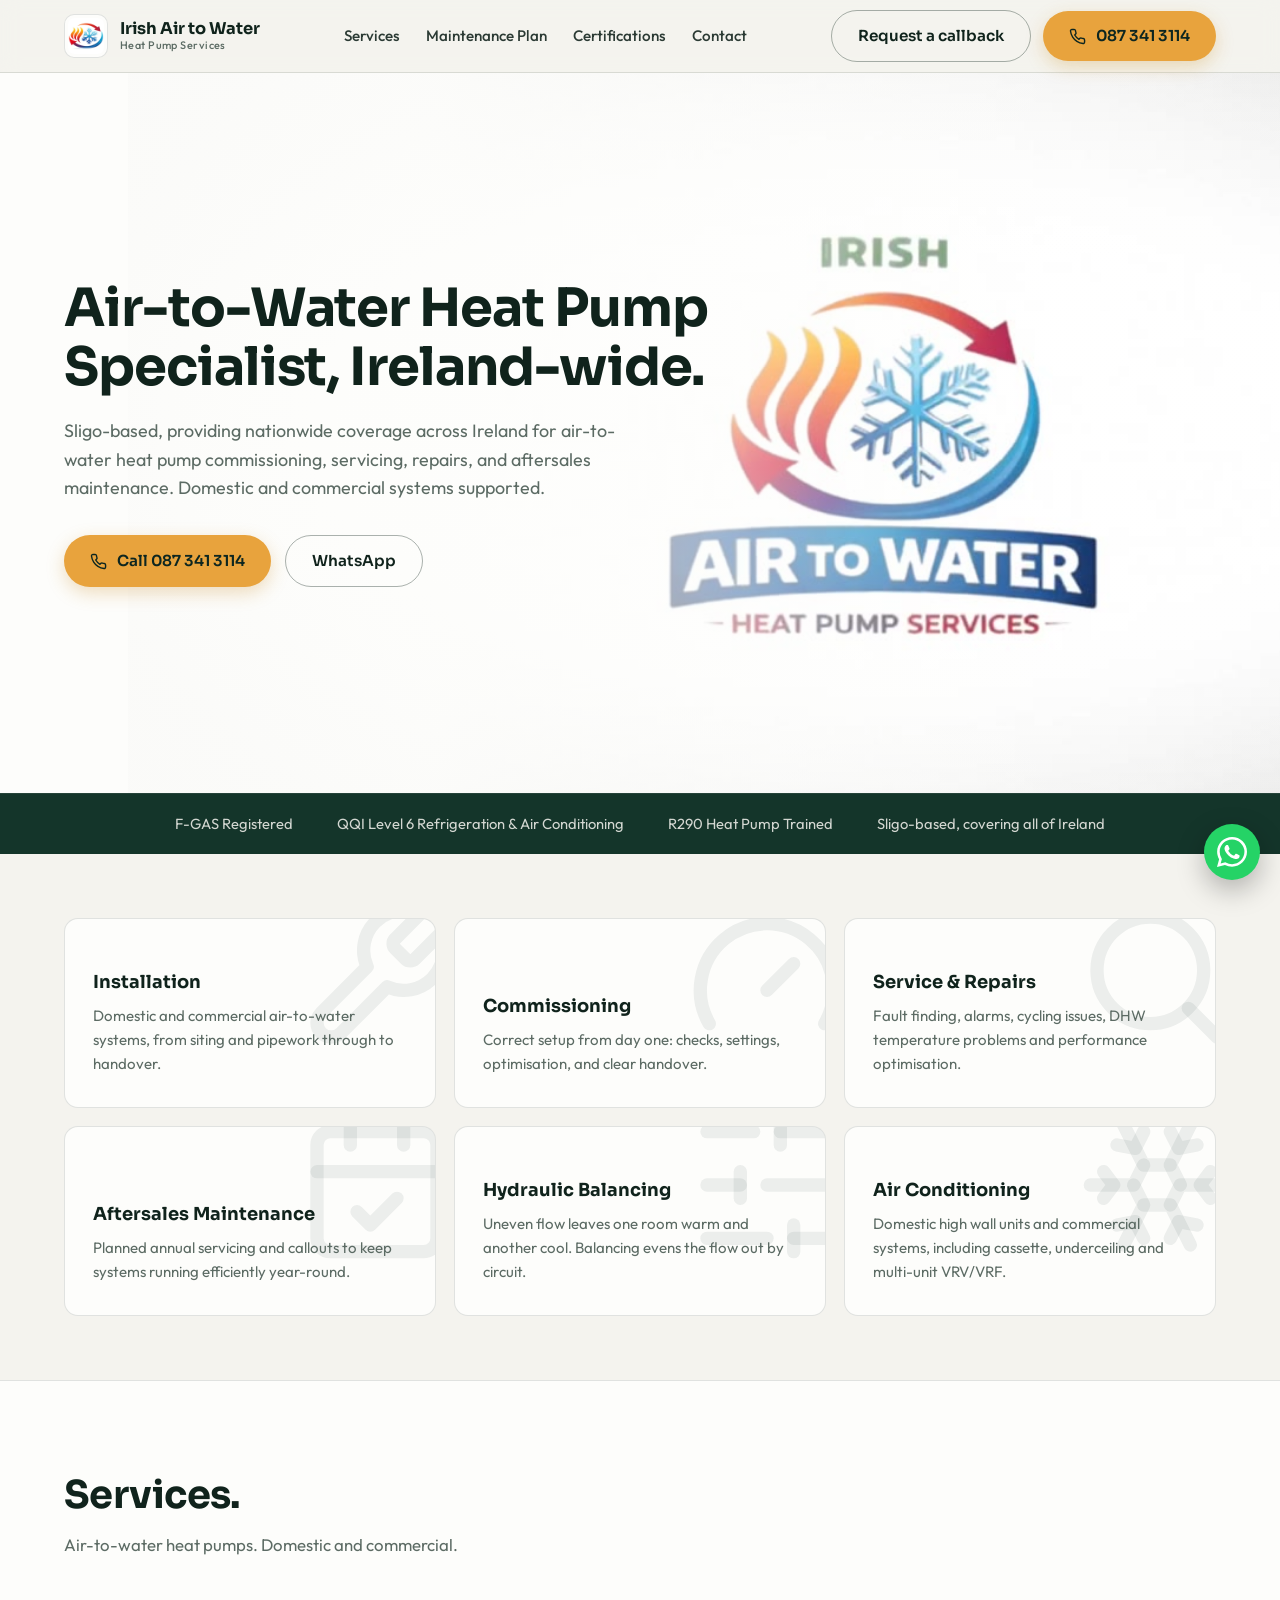
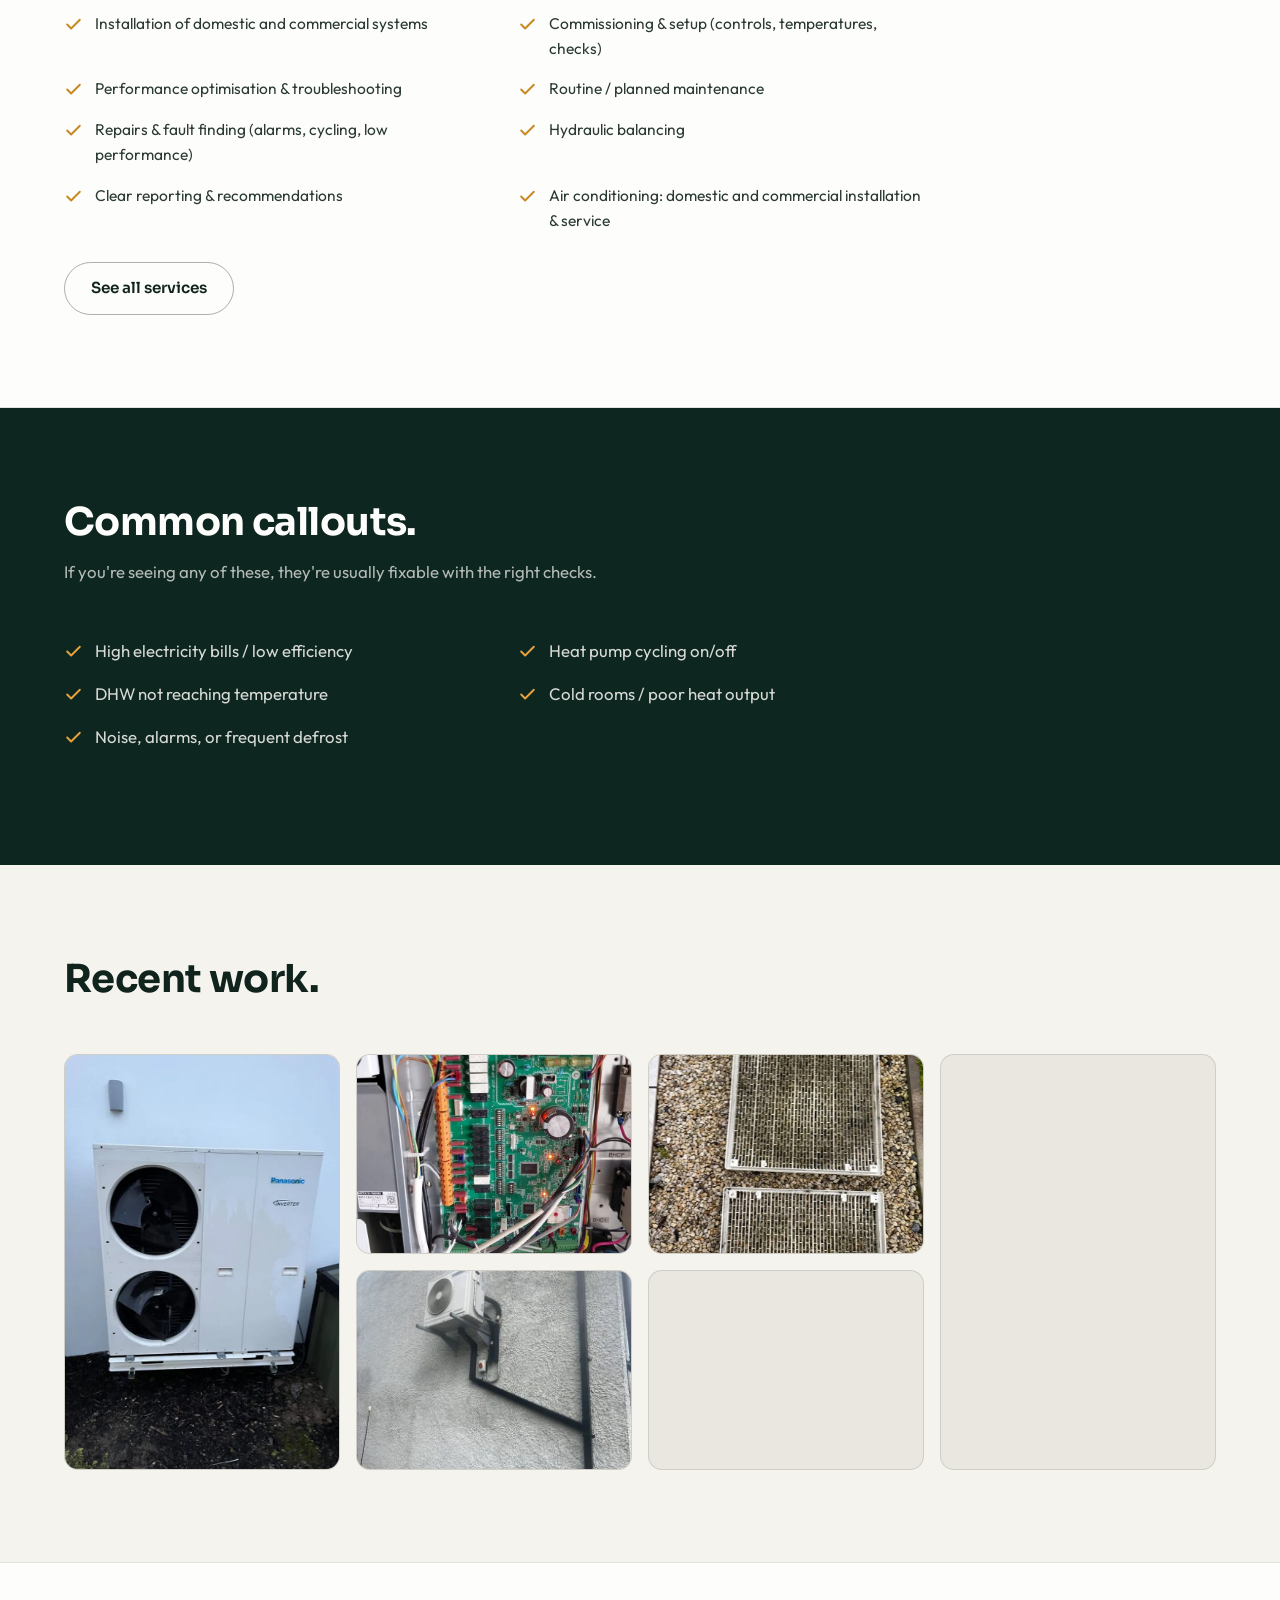
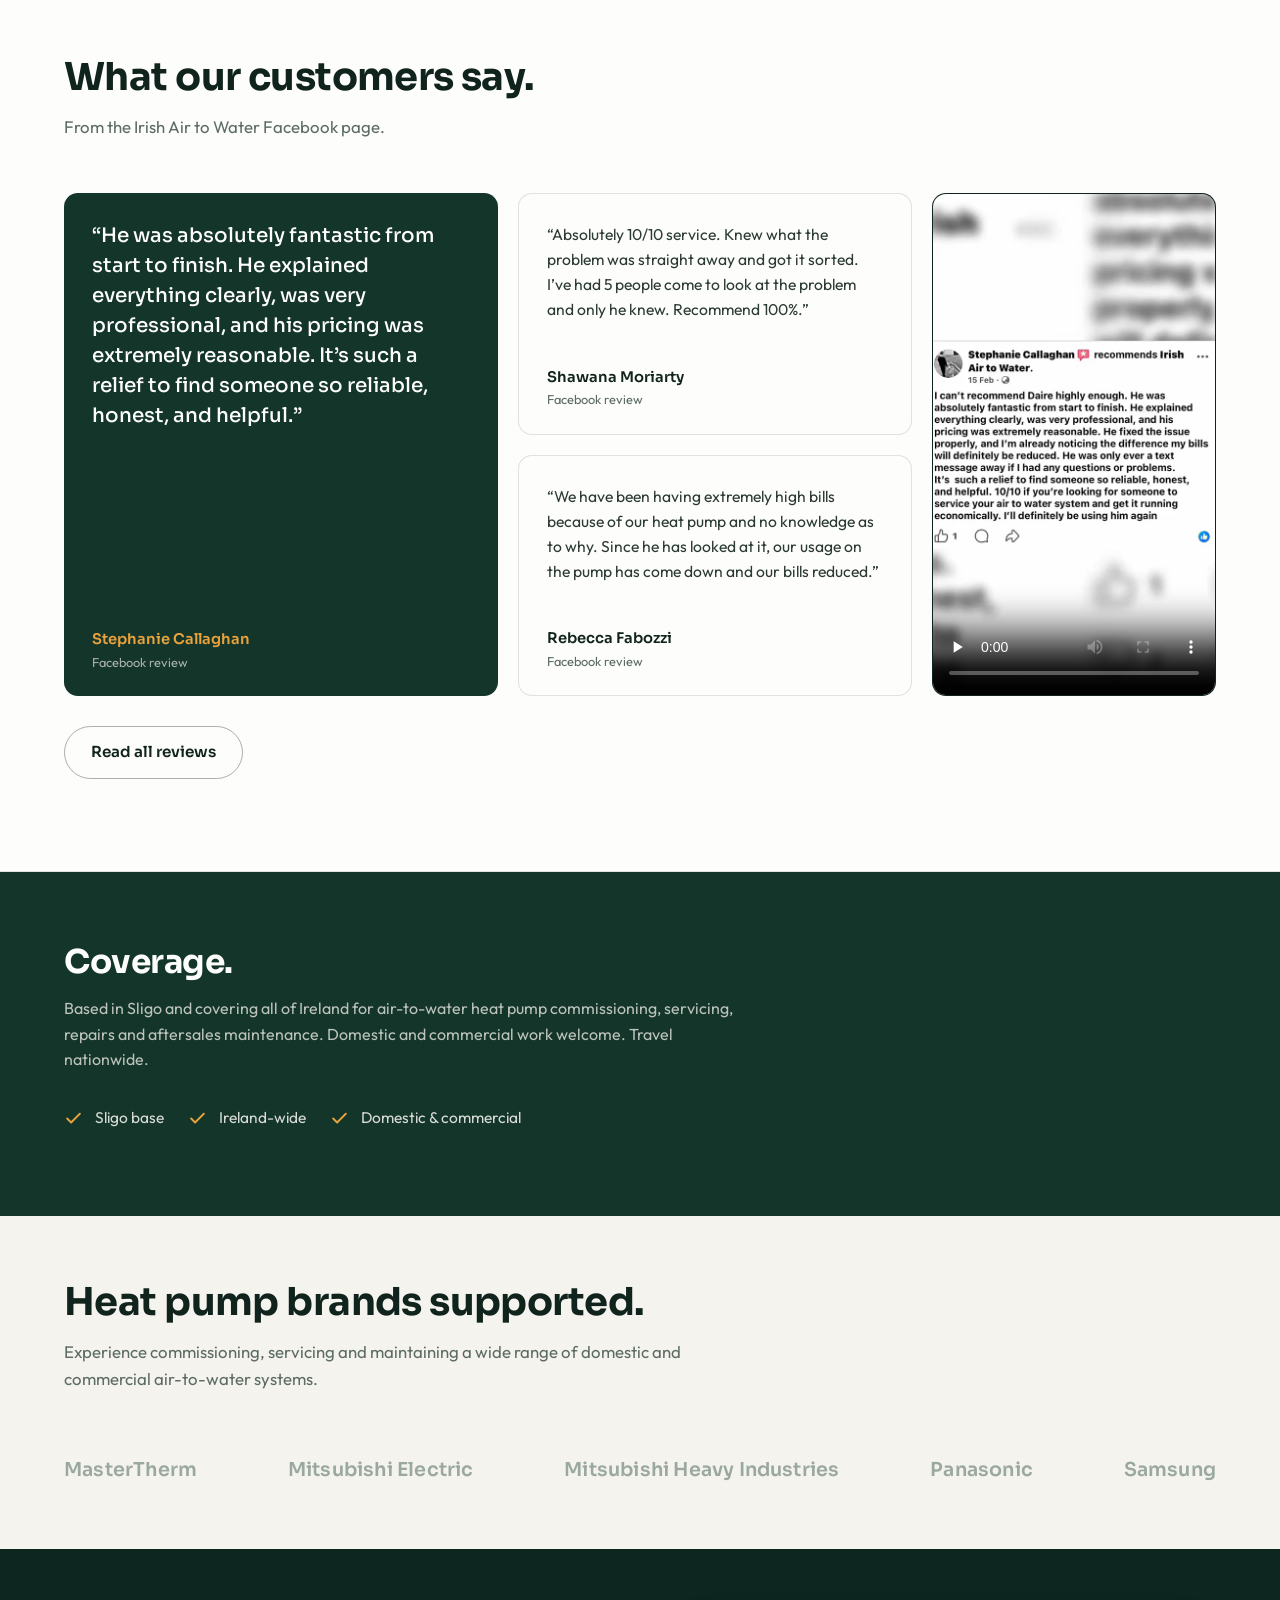
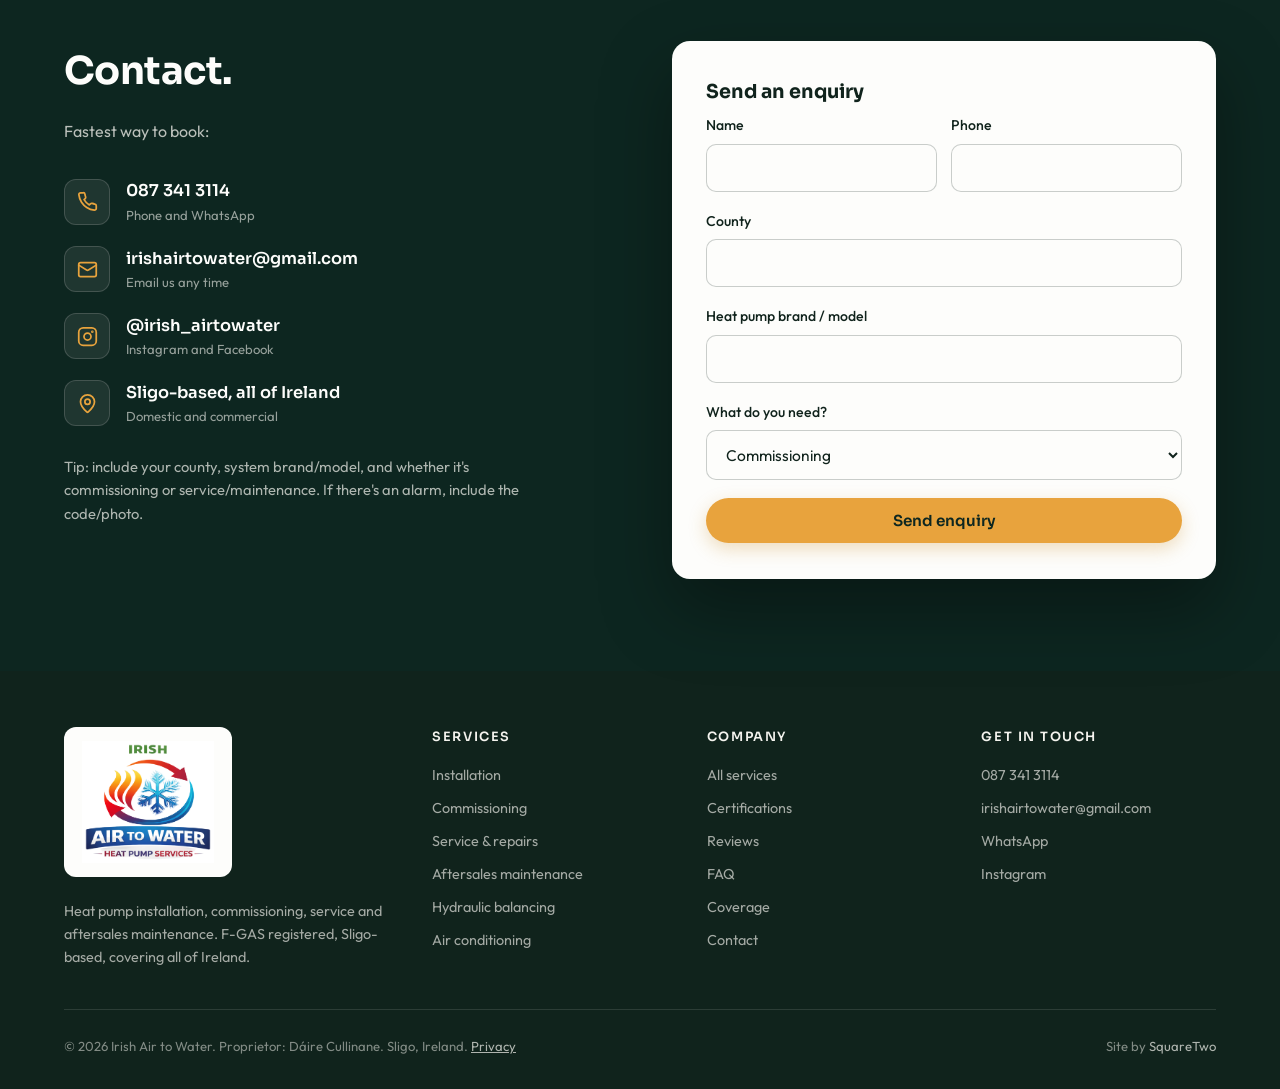
==== commit 59277b19: "Centre the call and callback buttons in the mobile menu" ====
--- a/index.html
+++ b/index.html
@@ -24,7 +24,7 @@
 <link rel="preconnect" href="https://fonts.googleapis.com">
 <link rel="preconnect" href="https://fonts.gstatic.com" crossorigin>
 <link href="https://fonts.googleapis.com/css2?family=Sora:wght@400;500;600;700&family=Outfit:wght@300;400;500;600&display=swap" rel="stylesheet">
-<link rel="stylesheet" href="assets/styles.css?v=16927545">
+<link rel="stylesheet" href="assets/styles.css?v=e7062da5">
 <link rel="preload" as="image" href="media/brand-intro-poster.jpg" fetchpriority="high">
 <script type="application/ld+json">{"@context": "https://schema.org", "@type": "HVACBusiness", "@id": "https://irishairtowater.com/#business", "name": "Irish Air to Water", "description": "Air-to-water heat pump specialist and air conditioning installer. Commissioning, service and repairs, aftersales maintenance, and domestic and commercial air conditioning. F-GAS registered, Sligo-based, covering all of Ireland.", "url": "https://irishairtowater.com", "telephone": "+353 87 341 3114", "email": "irishairtowater@gmail.com", "founder": {"@type": "Person", "name": "Dáire Cullinane", "jobTitle": "Proprietor"}, "address": {"@type": "PostalAddress", "addressLocality": "Sligo", "addressRegion": "County Sligo", "addressCountry": "IE"}, "areaServed": {"@type": "Country", "name": "Ireland"}, "sameAs": ["https://www.instagram.com/irish_airtowater"], "knowsAbout": ["Air to water heat pumps", "F-Gas refrigerant handling", "Heat pump commissioning", "Hydraulic balancing", "R290 propane heat pumps", "Air conditioning installation", "Cassette and underceiling air conditioning", "VRV and VRF systems"], "makesOffer": [{"@type": "Offer", "itemOffered": {"@type": "Service", "name": "Heat pump installation"}}, {"@type": "Offer", "itemOffered": {"@type": "Service", "name": "Heat pump commissioning"}}, {"@type": "Offer", "itemOffered": {"@type": "Service", "name": "Heat pump service and repairs"}}, {"@type": "Offer", "itemOffered": {"@type": "Service", "name": "Aftersales maintenance"}}, {"@type": "Offer", "itemOffered": {"@type": "Service", "name": "Annual maintenance visit"}}, {"@type": "Offer", "itemOffered": {"@type": "Service", "name": "Hydraulic balancing"}}, {"@type": "Offer", "itemOffered": {"@type": "Service", "name": "Domestic air conditioning installation and service"}}, {"@type": "Offer", "itemOffered": {"@type": "Service", "name": "Commercial air conditioning installation and service"}}, {"@type": "Offer", "itemOffered": {"@type": "Service", "name": "VRV and VRF multi-unit air conditioning systems"}}], "hasCredential": [{"@type": "EducationalOccupationalCredential", "name": "F-Gas Registered"}, {"@type": "EducationalOccupationalCredential", "name": "QQI Level 6 Advanced Certificate, Craft - Refrigeration and Air Conditioning"}, {"@type": "EducationalOccupationalCredential", "name": "Grant Aerona R290 Air Source Heat Pump Course"}]}</script>
 </head>
--- a/assets/styles.css
+++ b/assets/styles.css
@@ -244,7 +244,7 @@
 }
 .mobile-panel.open { display: block; }
 .mobile-panel ul { list-style: none; display: grid; gap: 2px; margin-bottom: 18px; }
-.mobile-panel a {
+.mobile-panel ul a {
   display: block;
   text-decoration: none;
   font-family: 'Sora', sans-serif;
@@ -254,9 +254,9 @@
   padding: 12px 0;
   border-bottom: 1px solid var(--line);
 }
-.mobile-panel a[aria-current="page"] { color: var(--amber-text); }
+.mobile-panel ul a[aria-current="page"] { color: var(--amber-text); }
 .mobile-actions { display: grid; gap: 10px; }
-.mobile-actions .btn { justify-content: center; }
+.mobile-actions .btn { display: flex; justify-content: center; width: 100%; }
 
 /* ---------- Hero ---------- */
 .hero { background: var(--pine-deep); color: var(--bone); overflow: hidden; }
